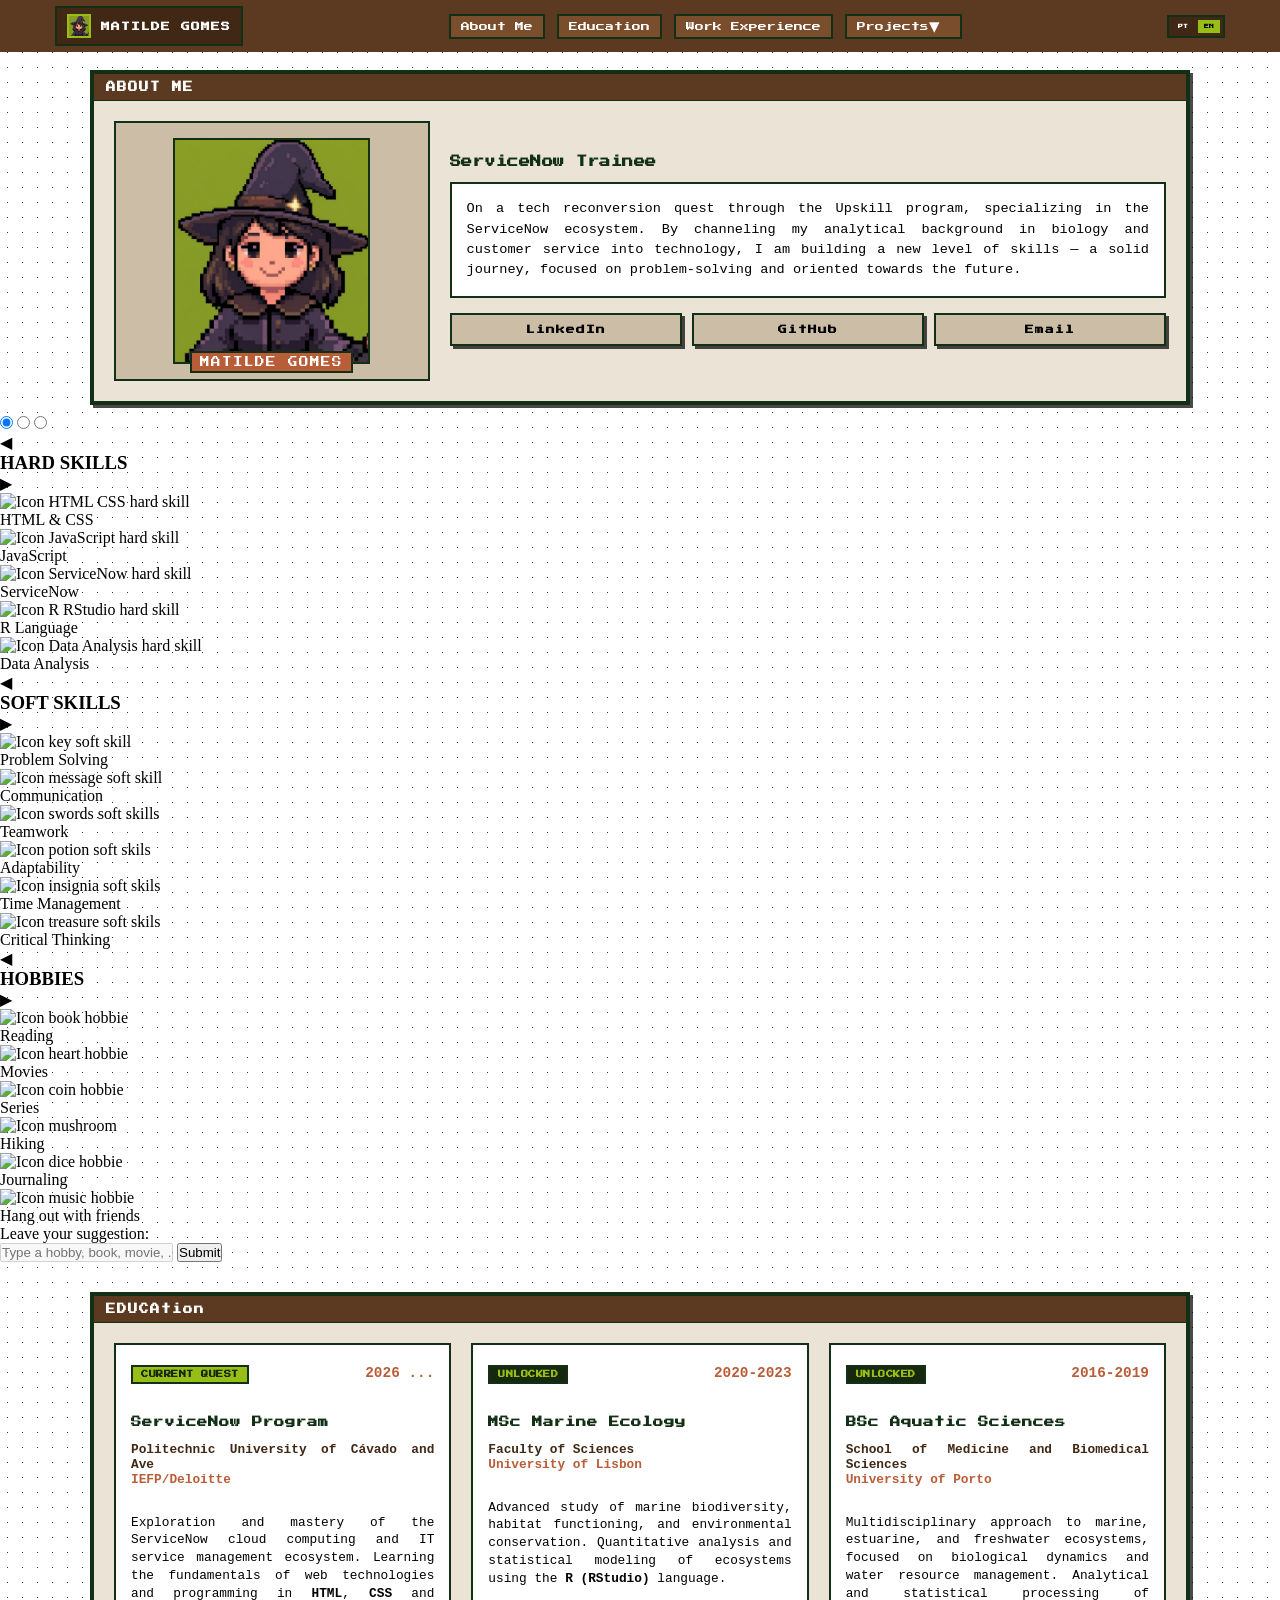
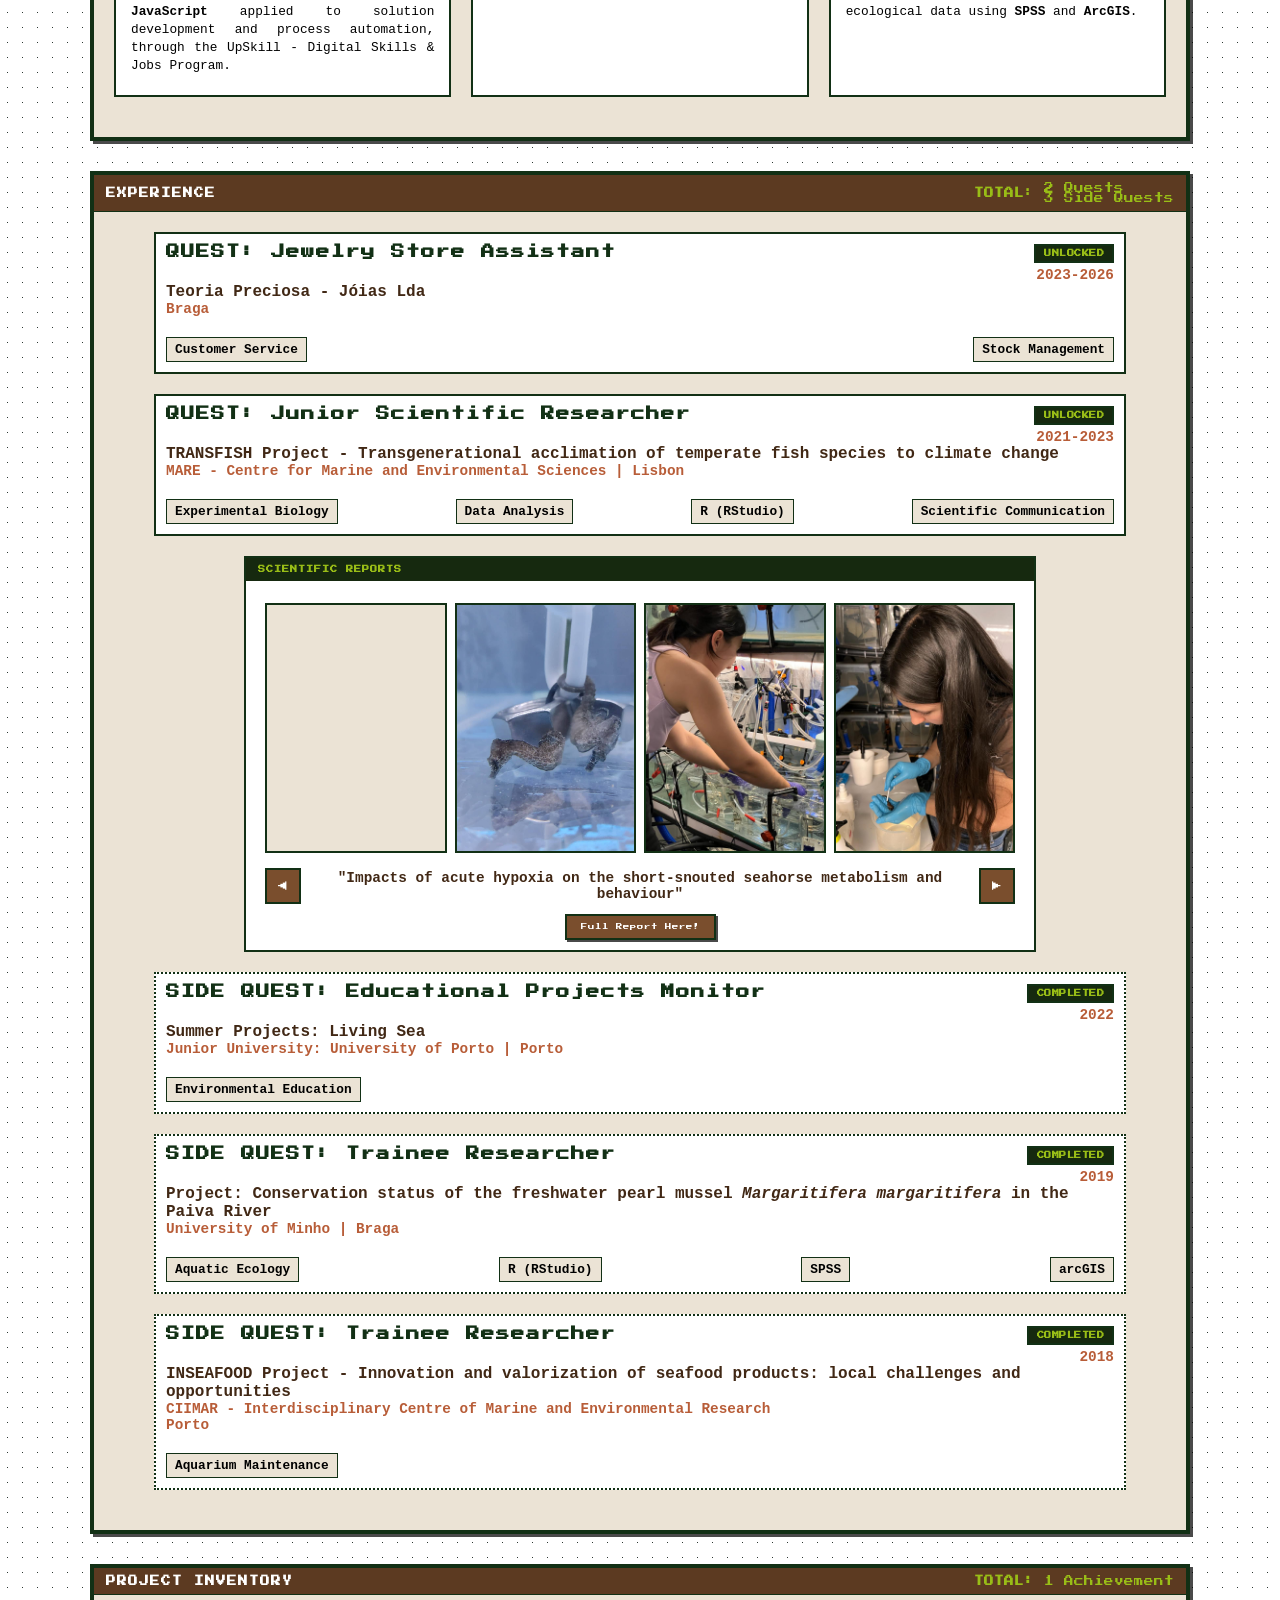
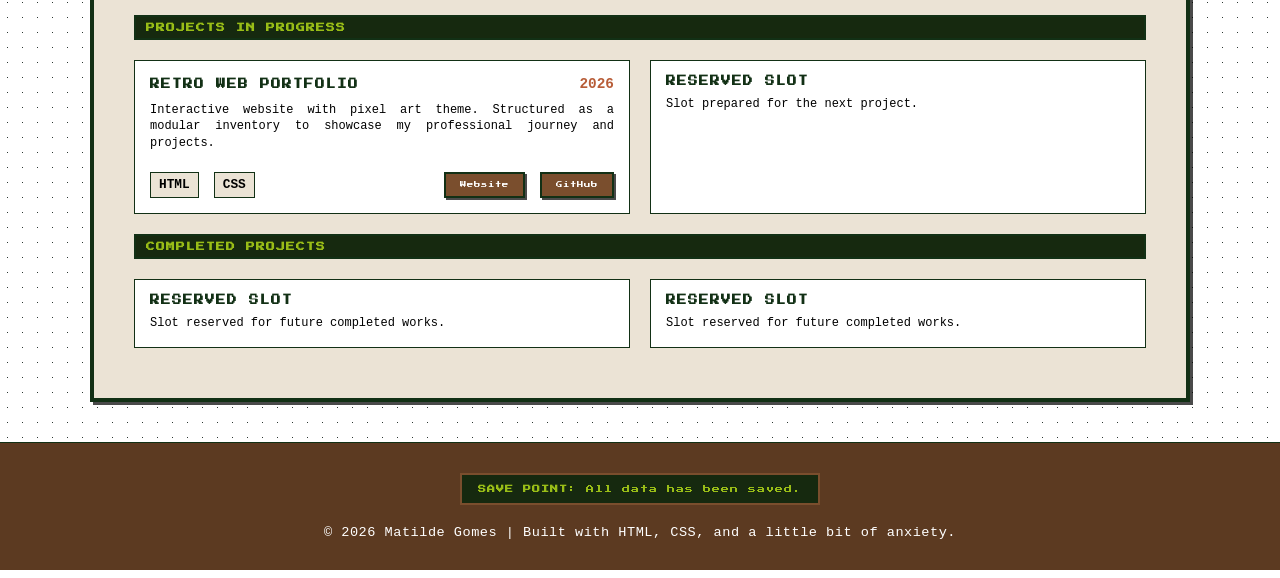
==== index-en.html @ 2640a4d0 "feat: add section skills and hobbies" ====
<!DOCTYPE html>
<html lang="en">

<head>
    <meta charset="UTF-8">
    <meta name="viewport" content="width=device-width, initial-scale=1.0">
    <title>Matilde Gomes | Profile</title>
    <link rel="icon" href="AvatarBruxa.png">
    <link href="https://fonts.googleapis.com/css2?family=Press+Start+2P&display=swap" rel="stylesheet">
    <link rel="stylesheet" href="style.css">
</head>

<body>

    <!-- HEADER -->
    <header class="site-header">
        <div class="header-container">

            <h1 class="header-name">
                <img src="AvatarBruxa.png" alt="Image Avatar Witch" class="header-avatar">
                MATILDE GOMES
            </h1>

            <!-- Navigation Menu  -->
            <nav class="header-nav">

                <!-- Mobile Menu -->
                <a href="#mobile-menu" class="menu-btn">MENU ☰</a>

                <div id="mobile-menu" class="nav-links-wrapper">

                    <a href="#" class="nav-link">About Me</a>
                    <a href="#education" class="nav-link">Education</a>
                    <a href="#experience" class="nav-link">Work Experience</a>

                    <!-- Projects Dropdown Menu -->
                    <div class="nav-dropdown">
                        <a href="#projects" class="nav-link dropdown">Projects <span class="dropdown-arrow">▾</span>
                        </a>
                        <div class="dropdown-menu">
                            <a href="#in-progress" class="dropdown-item">
                                <span>In Progress</span> <span class="item-counter">1</span>
                            </a>
                            <a href="#completed" class="dropdown-item">
                                <span>Completed</span> <span class="item-counter">0</span>
                            </a>
                        </div>
                    </div>
                </div>
            </nav>

            <!-- Languages -->
            <div class="header-lang">
                <a href="index.html" class="lang-btn-inactive">PT</a>
                <a href="index-en.html" class="lang-btn-active">EN</a>
            </div>
        </div>
    </header>

    <!-- ABOUT ME SECTION -->
    <section id="about-me" class="about-section">

        <div class="section-title">
            <h2>ABOUT ME</h2>
        </div>

        <div class="about-container">

            <div class="about-avatar-box">
                <div class="avatar-placeholder">
                    <img class="about-me-image" src="AvatarBruxa.png" lab="profile-picture">
                </div>
                <span class="avatar-tag">MATILDE GOMES</span>
            </div>

            <div class="about-content">
                <h3 class="about-name">ServiceNow Trainee</h3>

                <div class="about-bio-box">
                    <p>On a tech reconversion quest through the Upskill program, specializing in the ServiceNow
                        ecosystem.
                        By channeling my analytical background in biology and customer service into technology, I am
                        building
                        a new level of skills — a solid journey, focused on problem-solving and oriented towards the
                        future.</p>
                </div>

                <!-- Social Media -->
                <div class="about-links">
                    <a href="https://www.linkedin.com/in/matildegomes98/?locale=pt" target="_blank"
                        class="pixel-btn">LinkedIn</a>
                    <a href="https://github.com/mjuliana98g" target="_blank" class="pixel-btn">GitHub</a>
                    <a href="https://mail.google.com/mail/?view=cm&fs=1&to=m.juliana.98.g@gmail.com&&su=Contacto%20via%20Portfólio"
                        target="_blank" class="pixel-btn">Email</a>
                </div>
            </div>
        </div>
    </section>

    <!-- SKILLS SECTION --> 
        <section class="extra-skills-section" id="skills-section">
            <input type="radio" name="skills-slider" id="slide-hard" checked>
            <input type="radio" name="skills-slider" id="slide-soft">
            <input type="radio" name="skills-slider" id="slide-hobbies">
            <div class="skills-carousel-wrapper">
                <!-- hard skills -->
                <div class="skills-slide pane-hard">
                    <div class="pane-header">
                        <label for="slide-hobbies" class="slide-arrow" title="Previous">◀</label>
                        <h3>HARD SKILLS</h3>
                        <label for="slide-soft" class="slide-arrow" title="Next">▶</label>
                    </div>
                    <div class="skills-grid-box">
                        <div class="skill-item-wrapper">
                            <div class="skill-card-item">
                                <div class="skill-icon-box">
                                    <img src="HardSkills1.png" alt="Icon HTML CSS hard skill" class="skill-img">
                                </div>
                            </div>
                            <span class="skill-name">HTML & CSS</span>
                        </div>
                        <div class="skill-item-wrapper">
                            <div class="skill-card-item">
                                <div class="skill-icon-box">
                                    <img src="HardSkills2.png" alt="Icon JavaScript hard skill" class="skill-img">
                                </div>
                            </div>
                            <span class="skill-name">JavaScript</span>
                        </div>
                        <div class="skill-item-wrapper">
                            <div class="skill-card-item">
                                <div class="skill-icon-box">
                                    <img src="HardSkills3.png" alt="Icon ServiceNow hard skill" class="skill-img">
                                </div>
                            </div>
                            <span class="skill-name">ServiceNow</span>
                        </div>
                        <div class="skill-item-wrapper">
                            <div class="skill-card-item">
                                <div class="skill-icon-box">
                                    <img src="HardSkills4.png" alt="Icon R RStudio hard skill" class="skill-img">
                                </div>
                            </div>
                            <span class="skill-name">R Language</span>
                        </div>
                        <div class="skill-item-wrapper">
                            <div class="skill-card-item">
                                <div class="skill-icon-box">
                                    <img src="HardSkills5.png" alt="Icon Data Analysis hard skill" class="skill-img">
                                </div>
                            </div>
                            <span class="skill-name">Data Analysis</span>
                        </div>
                    </div>
                </div>
                <!-- soft skills -->
                <div class="skills-slide pane-soft">
                    <div class="pane-header">
                        <label for="slide-hard" class="slide-arrow" title="Previous">◀</label>
                        <h3>SOFT SKILLS</h3>
                        <label for="slide-hobbies" class="slide-arrow" title="Next">▶</label>
                    </div>
                    <div class="skills-grid-box">
                        <div class="skill-item-wrapper">
                            <div class="skill-card-item">
                                <div class="skill-icon-box">
                                    <img src="SoftSkill1.png" alt="Icon key soft skill" class="skill-img">
                                </div>
                            </div>
                            <span class="skill-name">Problem Solving</span>
                        </div>
                        <div class="skill-item-wrapper">
                            <div class="skill-card-item">
                                <div class="skill-icon-box"><img src="SoftSkill2.png" alt="Icon message soft skill"
                                        class="skill-img">
                                </div>
                            </div>
                            <span class="skill-name">Communication</span>
                        </div>
                        <div class="skill-item-wrapper">
                            <div class="skill-card-item">
                                <div class="skill-icon-box"><img src="SoftSkill3.png" alt="Icon swords soft skills"
                                        class="skill-img">
                                </div>
                            </div>
                            <span class="skill-name">Teamwork</span>
                        </div>
                        <div class="skill-item-wrapper">
                            <div class="skill-card-item">
                                <div class="skill-icon-box"><img src="SoftSkills4.png" alt="Icon potion soft skils"
                                        class="skill-img">
                                </div>
                            </div>
                            <span class="skill-name">Adaptability</span>
                        </div>
                        <div class="skill-item-wrapper">
                            <div class="skill-card-item">
                                <div class="skill-icon-box"><img src="SoftSkills5.png" alt="Icon insignia soft skils"
                                        class="skill-img">
                                </div>
                            </div>
                            <span class="skill-name">Time Management</span>
                        </div>
                        <div class="skill-item-wrapper">
                            <div class="skill-card-item">
                                <div class="skill-icon-box"><img src="SoftSkills6.png" alt="Icon treasure soft skils"
                                        class="skill-img">
                                </div>
                            </div>
                            <span class="skill-name">Critical Thinking</span>
                        </div>
                    </div>
                </div>
                <!-- hobbies -->
                <div class="skills-slide pane-hobbies">
                    <div class="pane-header">
                        <label for="slide-soft" class="slide-arrow" title="Previous">◀</label>
                        <h3>HOBBIES</h3>
                        <label for="slide-hard" class="slide-arrow" title="Next">▶</label>
                    </div>
                    <div class="skills-grid-box">
                        <div class="skill-item-wrapper">
                            <div class="skill-card-item">
                                <div class="skill-icon-box"><img src="Hobbie1.png" alt="Icon book hobbie"
                                        class="skill-img">
                                </div>
                            </div>
                            <span class="skill-name">Reading</span>
                        </div>
                        <div class="skill-item-wrapper">
                            <div class="skill-card-item">
                                <div class="skill-icon-box"><img src="Hobbie2.png" alt="Icon heart hobbie"
                                        class="skill-img">
                                </div>
                            </div>
                            <span class="skill-name">Movies</span>
                        </div>
                        <div class="skill-item-wrapper">
                            <div class="skill-card-item">
                                <div class="skill-icon-box"><img src="Hobbie3.png" alt="Icon coin hobbie"
                                        class="skill-img">
                                </div>
                            </div>
                            <span class="skill-name">Series</span>
                        </div>
                        <div class="skill-item-wrapper">
                            <div class="skill-card-item">
                                <div class="skill-icon-box"><img src="Hobbie4.png" alt="Icon mushroom"
                                        class="skill-img">
                                </div>
                            </div>
                            <span class="skill-name">Hiking</span>
                        </div>
                        <div class="skill-item-wrapper">
                            <div class="skill-card-item">
                                <div class="skill-icon-box"><img src="Hobbie5.png" alt="Icon dice hobbie"
                                        class="skill-img">
                                </div>
                            </div>
                            <span class="skill-name">Journaling</span>
                        </div>
                        <div class="skill-item-wrapper">
                            <div class="skill-card-item">
                                <div class="skill-icon-box"><img src="Hobbie6.png" alt="Icon music hobbie"
                                        class="skill-img">
                                </div>
                            </div>
                            <span class="skill-name">Hang out with friends</span>
                        </div>
                    </div>
                    <!-- Suggestions -->
                    <div class="suggestion-form-box">
                        <p class="suggestion-label">Leave your suggestion:</p>
                        <div class="suggestion-input-row">
                            <input type="text" placeholder="Type a hobby, book, movie, ..."
                                class="suggestion-text-input" disabled>
                            <button type="button" class="pixel-btn suggestion-submit-btn">Submit</button>
                        </div>
                    </div>
                </div>
            </div>
        </section>

    <section class="education-section" id="education">
        <div class="section-title">
            <h2>EDUCAtion</h2>
        </div>
        <div class="education-container">

            <!-- Card 1 -->
            <div class="education-card">

                <div class="education-card-container">
                    <p class="edu-tag-incomp">CURRENT QUEST</p>
                    <p class="edu-date">2026 ...</p>
                </div>
                <h3>ServiceNow Program</h3>
                <div class="inst-container">
                    <p class="edu-institution">Politechnic University of Cávado and Ave</p>
                    <p class="edu-institution-spec">IEFP/Deloitte</p>
                </div>
                <p class="edu-desc">Exploration and mastery of the ServiceNow cloud computing and IT
                    service management ecosystem. Learning the fundamentals of web technologies and
                    programming in <strong>HTML</strong>, <strong>CSS</strong> and <strong>JavaScript</strong> applied
                    to solution development and process automation, through the UpSkill - Digital Skills & Jobs Program.
                </p>
            </div>

            <!-- Card 2 -->
            <div class="education-card">
                <div class="education-card-container">
                    <p class="edu-tag-comp">UNLOCKED</p>
                    <p class="edu-date">2020-2023</p>
                </div>
                <h3>MSc Marine Ecology</h3>
                <div class="inst-container">
                    <p class="edu-institution">Faculty of Sciences</p>
                    <p class="edu-institution-spec">University of Lisbon</p>
                </div>
                <p class="edu-desc">Advanced study of marine biodiversity, habitat functioning, and environmental
                    conservation.
                    Quantitative analysis and statistical modeling of ecosystems using the <strong>R (RStudio)</strong>
                    language.</p>
            </div>

            <!-- Card 3 -->
            <div class="education-card">
                <div class="education-card-container">
                    <p class="edu-tag-comp">UNLOCKED</p>
                    <p class="edu-date">2016-2019</p>
                </div>
                <h3>BSc Aquatic Sciences</h3>
                <div class="inst-container">
                    <p class="edu-institution">School of Medicine and Biomedical Sciences</p>
                    <p class="edu-institution-spec">University of Porto</p>
                </div>
                <p class="edu-desc">Multidisciplinary approach to marine, estuarine, and freshwater
                    ecosystems, focused on biological dynamics and water resource management.
                    Analytical and statistical processing of ecological data using <strong>SPSS</strong> and
                    <strong>ArcGIS</strong>.
                </p>
            </div>
        </div>
    </section>

    <!-- EXPERIENCE SECTION -->
    <section class="experience-section" id="experience">
        <div class="section-title">
            <h2>EXPERIENCE</h2>
            <div class="title-comp">
                <p><strong>TOTAL</strong>:</p>
                <div class="title-comp2">
                    <p>2 Quests</p>
                    <p>3 Side Quests</p>
                </div>
            </div>
        </div>
        <div class="experience-container">
            <!-- Card 1 -->
            <div class="experience-card">
                <div class="experience-card-top">
                    <h3>QUEST: Jewelry Store Assistant</h3>
                    <div class="experience-card-meta">
                        <p class="edu-tag-comp">UNLOCKED</p>
                        <p class="edu-date">2023-2026</p>
                    </div>
                </div>
                <div class="inst-container">
                    <p class="exp-institution">Teoria Preciosa - Jóias Lda</p>
                    <p class="exp-institution-spec">Braga</p>
                </div>
                <div class="card-tags">
                    <p class="pixel-tag">Customer Service</p>
                    <p class="pixel-tag">Stock Management</p>
                </div>
            </div>
            <!-- Card 2 -->
            <div class="experience-card">
                <div class="experience-card-top">
                    <h3>QUEST: Junior Scientific Researcher</h3>
                    <div class="experience-card-meta">
                        <p class="edu-tag-comp">UNLOCKED</p>
                        <p class="edu-date">2021-2023</p>
                    </div>
                </div>
                <div class="inst-container">
                    <p class="exp-institution"><strong>TRANSFISH</strong> Project - Transgenerational acclimation of
                        temperate fish species to climate change</p>
                    <p class="exp-institution-spec">MARE - Centre for Marine and Environmental Sciences | Lisbon</p>
                </div>
                <div class="card-tags">
                    <p class="pixel-tag">Experimental Biology</p>
                    <p class="pixel-tag">Data Analysis</p>
                    <p class="pixel-tag">R (RStudio)</p>
                    <p class="pixel-tag">Scientific Communication</p>
                </div>
            </div>
            <!-- scientific reports -->
            <div class="scientific-articles-section">
                <h4 class="articles-section-title">SCIENTIFIC REPORTS</h4>
                <!-- hidden carousel control inputs -->
                <input type="radio" name="article-slider" id="article-1" checked>
                <input type="radio" name="article-slider" id="article-2">
                <div class="articles-carousel-container">
                    <div class="article-images-row">
                        <div class="article-image-box">
                            <video src="VID_seahorse.mp4" autoplay muted loop playsinline class="article-video"></video>
                        </div>
                        <div class="article-image-box">
                            <img src="seahorse.jpg" alt="Article 1 - Image 1" class="article-img">
                        </div>
                        <div class="article-image-box">
                            <img src="seahorse3.jpg" alt="Article 1 - Image 2" class="article-img">
                        </div>
                        <div class="article-image-box">
                            <img src="seahorse4.jpg" alt="Article 1 - Image 3" class="article-img">
                        </div>
                    </div>
                    <div class="article-slide slide-1">
                        <div class="article-title-row">
                            <label for="article-2" class="article-arrow" title="Previous Article">◀</label>
                            <h5 class="article-title">"Impacts of acute hypoxia on the short-snouted seahorse metabolism
                                and behaviour"</h5>
                            <label for="article-2" class="article-arrow" title="Next Article">▶</label>
                        </div>
                        <a href="https://www.sciencedirect.com/science/article/pii/S0048969723055183?via%3Dihub"
                            target="_blank" class="article-doi-box">
                            <span>Full Report Here!</span>
                        </a>
                    </div>
                    <div class="article-slide slide-2">
                        <div class="article-title-row">
                            <label for="article-1" class="article-arrow" title="Previous Article">◀</label>
                            <h5 class="article-title">"Physiological and behavioral responses of seahorse newborns to
                                acute hypoxia"</h5>
                            <label for="article-1" class="article-arrow" title="Next Article">▶</label>
                        </div>
                        <a href="https://www.sciencedirect.com/science/article/abs/pii/S0141113625004015"
                            target="_blank" class="article-doi-box">
                            <span>Full Report Here!</span>
                        </a>
                    </div>
                </div>
            </div>
            <!-- Card 3 -->
            <div class="experience-card side-quest">
                <div class="experience-card-top">
                    <h3>SIDE QUEST: Educational Projects Monitor</h3>
                    <div class="experience-card-meta">
                        <p class="edu-tag-comp">COMPLETED</p>
                        <p class="edu-date">2022</p>
                    </div>
                </div>
                <div class="inst-container">
                    <p class="exp-institution">Summer Projects: Living Sea</p>
                    <p class="exp-institution-spec">Junior University: University of Porto | Porto</p>
                </div>
                <div class="card-tags">
                    <p class="pixel-tag">Environmental Education</p>
                </div>
            </div>
            <!-- Card 4 -->
            <div class="experience-card side-quest">
                <div class="experience-card-top">
                    <h3>SIDE QUEST: Trainee Researcher</h3>
                    <div class="experience-card-meta">
                        <p class="edu-tag-comp">COMPLETED</p>
                        <p class="edu-date">2019</p>
                    </div>
                </div>
                <div class="inst-container">
                    <p class="exp-institution">Project: Conservation status of the freshwater pearl mussel
                        <i>Margaritifera margaritifera</i> in the Paiva River
                    </p>
                    <p class="exp-institution-spec">University of Minho | Braga</p>
                </div>
                <div class="card-tags">
                    <p class="pixel-tag">Aquatic Ecology</p>
                    <p class="pixel-tag">R (RStudio)</p>
                    <p class="pixel-tag">SPSS</p>
                    <p class="pixel-tag">arcGIS</p>
                </div>
            </div>
            <!-- Card 5 -->
            <div class="experience-card side-quest">
                <div class="experience-card-top">
                    <h3>SIDE QUEST: Trainee Researcher</h3>
                    <div class="experience-card-meta">
                        <p class="edu-tag-comp">COMPLETED</p>
                        <p class="edu-date">2018</p>
                    </div>
                </div>
                <div class="inst-container">
                    <p class="exp-institution"><strong>INSEAFOOD</strong> Project - Innovation and valorization of
                        seafood products: local challenges and opportunities</p>
                    <p class="exp-institution-spec">CIIMAR - Interdisciplinary Centre of Marine and Environmental
                        Research</p>
                    <p class="exp-institution-spec">Porto</p>
                </div>
                <div class="card-tags">
                    <p class="pixel-tag">Aquarium Maintenance</p>
                </div>
            </div>
        </div>
    </section>

    <!-- PROJECTS SECTION -->
        <section class="projects-section" id="projects">
            <div class="section-title">
                <h2>PROJECT INVENTORY</h2>
                <div class="title-comp">
                    <p><strong>TOTAL:</strong> 1 Achievement</p>
                </div>
            </div>
            <div class="projects-category-wrapper">
                <!-- in progress -->
                <div id="in-progress" class="project-category-title">
                    <h3>PROJECTS IN PROGRESS</h3>
                </div>
                <div class="projects-container">
                    <!-- SLOT 1-->
                    <div class="project-card">
                        <div class="project-card-header">
                            <h4 class="project-title">RETRO WEB PORTFOLIO</h4>
                            <p class="edu-date">2026</p>
                        </div>
                        <div class="project-info">
                            <p class="project-desc">Interactive website with pixel art theme. 
                                Structured as a modular inventory to showcase my professional journey and projects.</p>
                            <div class="card-tags">
                                <div class="card-web-tags">
                                    <span class="pixel-tag">HTML</span>
                                    <span class="pixel-tag">CSS</span>
                                </div>
                                <div class="card-web-tags">
                                    <a href="http://127.0.0.1:5500/matilde-gomes-portfolio/matilde-gomes-portfolio/index.html"
                                        target="_blank" class="article-doi-box">
                                        <span>Website</span>
                                    </a>
                                    <a href="https://github.com/mjuliana98g/matilde-gomes-portfolio" target="_blank"
                                        class="article-doi-box">
                                        <span>GitHub</span>
                                    </a>
                                </div>
                            </div>
                        </div>
                    </div>
                    <!-- SLOT 2-->
                    <div class="project-card">
                        <div class="project-card-header">
                            <h3 class="project-title">RESERVED SLOT</h3>
                        </div>
                        <div class="project-info">
                            <p class="project-desc">Slot prepared for the next project.</p>
                        </div>
                    </div>
                </div>
                <!-- completed -->
                <div id="completed" class="project-category-title">
                    <h3>COMPLETED PROJECTS</h3>
                </div>
                <div class="projects-container">
                    <!-- SLOT 3-->
                    <div class="project-card">
                        <div class="project-card-header">
                            <h3 class="project-title">RESERVED SLOT</h3>
                        </div>
                        <div class="project-info">
                            <p class="project-desc">Slot reserved for future completed works.</p>
                        </div>
                    </div>
                    <!-- SLOT 4-->
                    <div class="project-card">
                        <div class="project-card-header">
                            <h3 class="project-title">RESERVED SLOT</h3>
                        </div>
                        <div class="project-info">
                            <p class="project-desc">Slot reserved for future completed works.</p>
                        </div>
                    </div>
                </div>
            </div>
        </section>

    <!-- FOOTER -->
    <footer class="site-footer">
        <div class="footer-container">
            <p class="save-title"><strong>SAVE POINT</strong>: All data has been saved.</p>
            <p class="footer-copy">&copy; 2026 Matilde Gomes | Built with HTML, CSS, and a little bit of anxiety.</p>
        </div>
    </footer>

</body>

</html>
---- style.css ----
/* COLOR VARIABLES  */

:root {
    --dark-brown: #412815;
    --medium-brown: #5C3A21;
    --light-brown: #7a4e2d;
    --lime-green: #99bd17;
    --dark-green: #123015;
    --medium-green: #16290f;
    --light-green: #457236;
    --shadow: rgba(0, 0, 0, 0.711);
    --light-pink: #ebe3d5;
    --medium-pink: #ccbea6;
    --orange: #b85d38;
}

* {
    margin: 0;
    padding: 0;
    box-sizing: border-box;
    scroll-behavior: smooth;
}

body {
    background-color: white;
    background-image: radial-gradient(circle, #2d3732 0.5px, transparent 0.5px);
    background-size: 15px 15px;
}

/* --- HEADER --- */

.site-header {
    background-color: var(--medium-brown);
    font-family: 'Press Start 2P', monospace;
    position: fixed;
    top: 0;
    left: 0;
    width: 100%;
    z-index: 1000;
}

.header-container {
    max-width: 1200px;
    margin: 0 auto;
    padding: 6px 15px;
    display: flex;
    justify-content: space-between;
    align-items: center;
}

.header-avatar {
    width: 24px;
    display: block;
    border: 2px solid var(--lime-green);
}

.header-name {
    color: white;
    background-color: var(--dark-brown);
    font-size: 0.55rem;
    letter-spacing: 1px;
    padding: 6px 10px;
    border: 2px solid var(--dark-green);
    display: flex;
    align-items: center;
    gap: 10px;
}

.header-nav {
    display: flex;
    align-items: center;
    gap: 8px;
}

.nav-links-wrapper {
    display: flex;
    align-items: center;
    gap: 12px;
}

.nav-link {
    background-color: var(--light-brown);
    color: white;
    font-size: 0.55rem;
    text-decoration: none;
    padding: 6px 10px;
    border: 2px solid var(--dark-green);
    display: flex;
    align-items: center;
    justify-content: center;
    transition: transform 0.1s ease, box-shadow 0.1s ease;
}

.nav-link:hover {
    background-color: var(--lime-green);
    color: black;
    transform: translate(-1px, -1px);
    box-shadow: 3px 3px 0px var(--dark-green);
}

.nav-dropdown {
    position: relative;
}

.dropdown-arrow {
    margin-right: 10px;
    font-size: 1.3rem;
    line-height: 0;
    transform: translateY(-3px);
    transition: transform 0.6s ease;
}

.nav-dropdown:hover .dropdown-arrow {
    transform: translateY(3px) rotate(180deg);
}

.menu-btn {
    display: none;
}

.dropdown-menu {
    display: none;
    position: absolute;
    top: 100%;
    left: 0;
    background-color: var(--medium-green);
    min-width: 160px;
    z-index: 100;
    gap: 4px;
    padding: 6px;
}

.nav-dropdown:hover .dropdown-menu {
    display: flex;
    flex-direction: column;
}

.dropdown-item {
    background-color: var(--light-green);
    color: white;
    font-size: 0.50rem;
    padding: 8px 5px;
    text-decoration: none;
    display: flex;
    justify-content: space-between;
    align-items: center;
    transition: background-color 0.1s ease;
}

.dropdown-item:hover {
    background-color: var(--lime-green);
    color: black;
}

.item-counter {
    font-size: 0.7rem;
    background-color: var(--dark-green);
    color: var(--lime-green);
    padding: 2px 5px;
    border: 0.5px solid var(--lime-green);
}

.header-lang {
    display: flex;
    background-color: var(--dark-brown);
    border: 2px solid var(--dark-green);
    padding: 2px;
    gap: 2px;
}

.lang-btn-active {
    background-color: var(--lime-green);
    color: black;
    border: 1px solid var(--dark-brown);
    font-family: 'Press Start 2P', monospace;
    font-size: 0.30rem;
    padding: 4px 6px;
    cursor: pointer;
    font-weight: bold;
    text-decoration: none;
}

.lang-btn-inactive {
    background-color: transparent;
    color: white;
    border: 1px solid transparent;
    font-size: 0.30rem;
    padding: 4px 6px;
    cursor: pointer;
    font-weight: bold;
    font-family: 'Press Start 2P', monospace;
    text-decoration: none;
}

.lang-btn-inactive:hover {
    background-color: var(--light-brown);
    color: white;
}

/* Main */
/* Section About Me  */
.about-section {
    width: 100%;
    max-width: 1100px;
    margin: 70px auto 10px auto;
    background-color: var(--light-pink);
    border: 4px solid var(--dark-green);
    padding-bottom: 20px;
    box-shadow: 3px 3px 0px var(--shadow);
}

.section-title {
    background-color: var(--medium-brown);
    border-bottom: 1px solid var(--dark-green);
    padding: 8px 12px;
    margin-bottom: 20px;
}

.section-title h2 {
    color: white;
    font-family: 'Press Start 2P', monospace;
    font-size: 0.6rem;
    letter-spacing: 1px;
    margin: 0;
}

.about-container {
    display: flex;
    align-items: center;
    gap: 20px;
    margin: auto 20px;
}

.about-avatar-box {
    position: relative;
    background-color: var(--medium-pink);
    border: 2px solid var(--dark-green);
    width: 30%;
    height: 260px;
    display: flex;
    flex-direction: column;
    justify-content: center;
    align-items: center;
    flex-shrink: 0;
    padding: 15px;
}

.avatar-placeholder {
    width: 70%;
    height: 100%;
    border: 2px solid var(--dark-green);
    display: flex;
    justify-content: center;
    align-items: center;
    overflow: hidden;
    background-image: url('AvatarBruxa.png');
    background-size: cover;
    background-position: center;
    transition: background-image 0.2s ease;
}

.about-avatar-box:hover .avatar-placeholder {
    background-image: url('ProfilePicture.jpeg');
}

.about-me-image {
    display: none;
    width: 100%;
    height: 100%;
    object-fit: cover;
}

.avatar-tag {
    position: absolute;
    bottom: 6px;
    background-color: var(--orange);
    color: white;
    font-family: 'Press Start 2P', monospace;
    letter-spacing: 1px;
    font-size: 0.6rem;
    letter-spacing: 1px;
    padding: 4px 8px;
    border: 2px solid var(--dark-green);
}

.about-content {
    flex: 1;
    display: flex;
    flex-direction: column;
    gap: 15px;
}

.about-name {
    font-family: 'Press Start 2P', monospace;
    font-size: 0.7rem;
    color: var(--dark-green);
    letter-spacing: 0.5px;
}

.about-bio-box {
    background-color: white;
    border: 2px solid var(--dark-green);
    padding: 15px;
    color: black;
    font-family: monospace;
    font-size: 0.85rem;
    line-height: 1.5;
    text-align: justify;
}

.about-links {
    display: flex;
    gap: 10px;
}

.about-links .pixel-btn {
    flex: 1;
    background-color: var(--medium-pink);
    color: black;
    border: 2px solid var(--dark-green);
    padding: 10px;
    text-align: center;
    font-family: 'Press Start 2P', monospace;
    font-size: 0.55rem;
    letter-spacing: 1px;
    text-decoration: none;
    font-weight: bold;
    box-shadow: 3px 3px 0px var(--shadow);
    transition: transform 0.1s ease, box-shadow 0.1s ease;
}

.about-links .pixel-btn:hover {
    transform: translate(-1px, -1px);
    box-shadow: 4px 4px 0px var(--dark-green);
    background-color: var(--lime-green);
}

/* --- SECTION EDUCAÇÃO --- */

.education-section {
    width: 100%;
    max-width: 1100px;
    margin: 30px auto 10px auto;
    background-color: var(--light-pink);
    border: 4px solid var(--dark-green);
    box-shadow: 3px 3px 0px var(--shadow);
    padding-bottom: 20px;
    scroll-margin-top: 90px;
}

.education-container {
    display: grid;
    grid-template-columns: repeat(3, 1fr);
    gap: 20px;
    margin: 20px;
}

.education-card {
    background-color: white;
    border: 2px solid var(--dark-green);
    padding: 20px 15px;
    display: flex;
    flex-direction: column;
    gap: 12px;
    position: relative;
}

.education-card-container {
    display: flex;
    justify-content: space-between;
}

.edu-tag-comp {
    align-self: flex-start;
    background-color: var(--medium-green);
    color: var(--lime-green);
    font-family: 'Press Start 2P', monospace;
    font-size: 0.45rem;
    padding: 4px 8px;
    border: 2px solid var(--dark-green);
    font-weight: bold;
    letter-spacing: 0.5px;
}

.edu-tag-incomp {
    align-self: flex-start;
    background-color: var(--lime-green);
    color: var(--medium-green);
    font-family: 'Press Start 2P', monospace;
    font-size: 0.45rem;
    padding: 4px 8px;
    border: 2px solid var(--dark-green);
    font-weight: bold;
    letter-spacing: 0.5px;
}

.edu-date {
    font-family: monospace;
    font-size: 0.9rem;
    color: var(--orange);
    font-weight: bold;
}

.education-card h3 {
    margin-top: 20px;
    font-family: 'Press Start 2P', monospace;
    font-size: 0.65rem;
    color: var(--dark-green);
    line-height: 1.3;
    letter-spacing: 1px;
    text-align: justify;
}

.inst-container {
    display: flex;
    flex-direction: column;

}

.edu-institution {
    font-family: monospace;
    font-size: 0.8rem;
    font-weight: bold;
    color: var(--dark-brown);
    text-align: justify;
}

.edu-institution-spec {
    font-family: monospace;
    font-size: 0.8rem;
    font-weight: bold;
    color: var(--orange);
    text-align: justify;
}

.edu-desc {
    margin-top: 15px;
    font-family: monospace;
    font-size: 0.8rem;
    line-height: 1.4;
    color: black;
    text-align: justify;
}

/* --- SECTION EXPERIENCE --- */

.experience-section {
    width: 95%;
    max-width: 1100px;
    margin: 30px auto 10px auto;
    background-color: var(--light-pink);
    border: 4px solid var(--dark-green);
    box-shadow: 3px 3px 0px var(--shadow);
    padding-bottom: 20px;
}

.experience-section .section-title {
    display: flex;
    justify-content: space-between;
    align-items: center;
}

.title-comp {
    display: flex;
    align-items: center;
    gap: 10px;
    font-family: 'Press Start 2P', monospace;
    font-size: 0.6rem;
    color: var(--lime-green);
}

.experience-container {
    display: flex;
    flex-direction: column;
    gap: 20px;
    margin: 20px 60px;
}

.experience-card,
.experience-card.side-quest {
    display: flex;
    flex-direction: column;
    background-color: white;
    padding: 10px;
    border: 2px solid var(--dark-green);
}

.experience-card.side-quest {
    border: 2px dotted var(--dark-green);
}

.experience-card-top {
    display: flex;
    justify-content: space-between;
    align-items: flex-start;
    width: 100%;
    gap: 15px;
}

.experience-card h3 {
    font-family: 'Press Start 2P', monospace;
    font-size: 0.85rem;
    color: var(--dark-green);
    line-height: 1.3;
    letter-spacing: 1px;
}

.experience-card-meta {
    display: flex;
    flex-direction: column;
    align-items: flex-end;
    gap: 4px;
}

.experience-card-meta .edu-date {
    font-family: monospace;
    font-size: 0.9rem;
    color: var(--orange);
    font-weight: bold;
}

.exp-institution {
    font-family: monospace;
    font-size: 1rem;
    font-weight: bold;
    color: var(--dark-brown);
}

.exp-institution-spec {
    font-family: monospace;
    font-size: 0.9rem;
    font-weight: bold;
    color: var(--orange);
    text-align: justify;
}

.card-tags {
    display: flex;
    gap: 10px;
    margin-top: 20px;
    flex-wrap: wrap;
}

.pixel-tag {
    background-color: var(--light-pink);
    border: 1px solid var(--dark-green);
    font-family: monospace;
    font-size: 0.8rem;
    padding: 4px 8px;
    color: black;
    font-weight: bold;
}

/* --- Scientific Reports Section --- */

.scientific-articles-section {
    background-color: white;
    border: 2px solid var(--dark-green);
    display: flex;
    flex-direction: column;
    margin: auto 90px;
}

.articles-section-title {
    font-family: 'Press Start 2P', monospace;
    font-size: 0.45rem;
    background-color: var(--medium-green);
    color: var(--lime-green);
    padding: 8px 12px;
    margin-bottom: 12px;
    letter-spacing: 1px;
}

.scientific-articles-section input[type="radio"] {
    display: none;
}

.articles-carousel-container {
    display: flex;
    flex-direction: column;
    align-items: center;
    padding: 10px;
    gap: 15px;
    position: relative;
    overflow: hidden;
    width: 100%;
}

.article-images-row {
    display: grid;
    grid-template-columns: repeat(4, 1fr);
    align-items: center;
    justify-items: center;
    width: 100%;
    max-width: 750px;
    margin: 0 auto;
    gap: 8px;
}

.article-video,
.article-img {
    width: 100%;
    height: 100%;
    object-fit: cover;
}

.article-image-box {
    display: flex;
    justify-content: center;
    align-items: center;
    overflow: hidden;
    width: 100%;
    height: 250px;
    border: 2px solid var(--dark-green);
    background-color: var(--light-pink);
}

.article-slide {
    display: none;
    flex-direction: column;
    align-items: center;
    gap: 10px;
    text-align: center;
    width: 100%;
}

#article-1:checked~.articles-carousel-container .slide-1,
#article-2:checked~.articles-carousel-container .slide-2 {
    display: flex;
}

.article-title-row {
    display: grid;
    grid-template-columns: 36px 1fr 36px;
    align-items: center;
    justify-items: center;
    width: 100%;
    max-width: 750px;
    margin: 0 auto;
}

.article-title {
    font-family: monospace;
    font-size: 0.9rem;
    font-weight: bold;
    color: var(--dark-brown);
    text-align: center;
    width: 100%;
    padding: 0 10px;
}

.article-arrow {
    background-color: var(--light-brown);
    color: white;
    font-family: 'Press Start 2P', monospace;
    font-size: 0.60rem;
    width: 36px;
    height: 36px;
    display: flex;
    align-items: center;
    justify-content: center;
    border: 2px solid var(--dark-green);
    cursor: pointer;
    transition: transform 0.1s ease, background-color 0.1s ease;
}

.article-arrow:hover {
    background-color: var(--lime-green);
    color: black;
    transform: translate(-1px, -1px);
}

.article-doi-box {
    background-color: var(--light-brown);
    border: 2px solid var(--dark-green);
    padding: 8px 14px;
    color: white;
    font-family: 'Press Start 2P', monospace;
    font-size: 0.40rem;
    letter-spacing: 1px;
    text-decoration: none;
    box-shadow: 2px 2px 0px var(--shadow);
    transition: transform 0.1s ease, background-color 0.1s ease;
}

.article-doi-box:hover {
    background-color: var(--lime-green);
    color: black;
    transform: translate(-1px, -1px);
    box-shadow: 3px 3px 0px var(--dark-green);
}

/* --- PROJECTS SECTION --- */

.projects-section {
    width: 95%;
    max-width: 1100px;
    margin: 30px auto 10px auto;
    background-color: var(--light-pink);
    border: 4px solid var(--dark-green);
    box-shadow: 3px 3px 0px var(--shadow);
    padding-bottom: 30px;
    scroll-margin-top: 90px;
}

.projects-category-wrapper {
    display: flex;
    flex-direction: column;
    margin: 20px 40px;
    gap: 20px;
}

.section-title {
    display: flex;
    justify-content: space-between;
}

.project-category-title h3 {
    font-family: 'Press Start 2P', monospace;
    font-size: 0.55rem;
    color: var(--lime-green);
    background-color: var(--medium-green);
    padding: 6px 10px;
    border: 2px solid var(--dark-green);
    letter-spacing: 1px;
}

.projects-container {
    display: grid;
    grid-template-columns: repeat(2, 1fr);
    gap: 20px;
}

.project-card {
    display: flex;
    flex-direction: column;
    padding: 15px;
    background-color: white;
    border: 1.5px solid var(--dark-green);
}

.project-card-header {
    display: flex;
    justify-content: space-between;
    align-items: center;
    margin-bottom: 10px;
}

.project-title {
    font-family: 'Press Start 2P', monospace;
    font-size: 0.60rem;
    color: var(--dark-green);
    letter-spacing: 1px;
}

.card-tags {
    display: flex;
    justify-content: space-between;
    
}

.card-web-tags {
    display: flex;
    gap: 15px;
}

.project-desc {
    font-family: monospace;
    font-size: 0.75rem;
    line-height: 1.4;
    color: black;
    text-align: justify;
}

/* --- FOOTER --- */

.site-footer {
    background-color: var(--medium-brown);
    border-top: 1px solid var(--dark-green);
    width: 100%;
    margin-top: 40px;
}

.footer-container {
    max-width: 1100px;
    margin: 0 auto;
    display: flex;
    flex-direction: column;
    align-items: center;
    justify-content: center;
    padding: 30px 20px;
    gap: 20px;
}

.save-title {
    background-color: var(--medium-green);
    border: 2px solid var(--light-brown);
    color: var(--lime-green);
    font-family: 'Press Start 2P', monospace;
    font-size: 0.50rem;
    padding: 10px 16px;
    letter-spacing: 1px;
    text-align: center;
}

.footer-copy {
    font-family: monospace;
    font-size: 0.85rem;
    color: white;
    text-align: center;
    letter-spacing: 0.5px;
}

/* RESPONSIVE DESIGN  */

@media screen and (max-width: 767px) {

    /* Header */
    .header-container {
        margin: 0 10px;
        flex-wrap: wrap;
        align-items: baseline;
        justify-content: space-between;
        gap: 8px;
        padding: 10px 5px;
    }

    .header-name {
        font-size: 0.75rem;
        padding: 10px 12px;
        width: 100%;
        justify-content: center;
    }

    .header-nav {
        flex-grow: 1;
        flex-direction: column;
        align-items: stretch;
    }

    .menu-btn {
        display: flex;
        justify-content: center;
        align-items: center;
        background-color: var(--light-brown);
        color: white;
        font-size: 0.70rem;
        font-family: 'Press Start 2P', monospace;
        padding: 10px 12px;
        border: 2px solid var(--dark-green);
        cursor: pointer;
        text-align: center;
        text-decoration: none;
        width: 100%;
        transition: all 0.2s ease;
    }

    .menu-btn:hover {
        background-color: var(--lime-green);
        color: black;
        transform: translateY(-2px);
        box-shadow: 0 4px 0 var(--dark-green);
    }

    .menu-btn:active {
        transform: translateY(0);
        box-shadow: 0 2px 0 var(--dark-green);
    }

    .nav-links-wrapper {
        display: none;
    }

    .header-container:has(.nav-links-wrapper:target) .menu-btn {
        background-color: var(--lime-green);
        color: black;
        transform: translateY(-2px);
        box-shadow: 0 2px 0 var(--dark-green);
    }

    .nav-links-wrapper:target {
        display: flex;
        position: static;
        width: 100%;
        max-width: 100%;
        background-color: var(--dark-brown);
        border: 2px solid var(--lime-green);
        border-top: none;
        box-shadow: none;
        flex-direction: column;
        gap: 10px;
        padding: 15px 10px;
        margin-top: 0;
        z-index: 2000;
    }

    .nav-links-wrapper:target .nav-link {
        width: 100%;
        font-size: 0.7rem;
        padding: 10px;
        justify-content: space-between;
    }

    .nav-links-wrapper:target .nav-dropdown {
        width: 100%;
    }

    .nav-links-wrapper:target .dropdown-menu {
        position: static;
        top: 100%;
        left: 0;
        width: 100%;
        background-color: var(--medium-green);
    }

    /* Section About Me */
    .about-section {
        width: 92%;
        padding-bottom: 15px;
        margin: 130px auto 0 auto;
        scroll-margin-top: 140px;
    }

    .about-container {
        flex-direction: column;
        align-items: center;
        gap: 15px;
        margin: 15px;
    }

    .about-avatar-box {
        width: 100%;
        max-width: 200px;
        height: 220px;
    }

    .about-name {
        text-align: center;
        font-size: 0.6rem;
    }

    .about-links {
        flex-direction: column;
    }

    /* Section Education */
    .education-section {
        width: 92%;
        margin: 20px auto 0 auto;
        scroll-margin-top: 140px;
    }

    .education-container {
        grid-template-columns: 1fr;
        margin: 15px;
        gap: 15px;
    }

    /* Section Experience */
    .experience-section {
        width: calc(100% - 20px);
        margin: 20px auto 0 auto;
        scroll-margin-top: 140px;
    }

    .experience-container {
        margin: 15px;
        gap: 15px;
    }

    .experience-section .section-title {
        display: flex;
        flex-direction: row;
        justify-content: space-between;
        align-items: center;
        width: 100%;
    }

    .experience-card-top {
        flex-direction: column;
        align-items: flex-start;
        gap: 8px;
    }

    .experience-card-meta {
        align-items: flex-start;
        width: 100%;
        flex-direction: column;
        gap: 4px;
    }

    .scientific-articles-section {
        margin: 0;
    }

    .article-images-row {
        grid-template-columns: repeat(2, 1fr);
        max-width: 100%;
    }

    .article-image-box {
        height: 180px;
    }

    .article-title-row {
        max-width: 100%;
        padding: 0 5px;
    }

    .article-title {
        font-size: 0.75rem;
    }

    /* Footer */
    .site-footer {
        margin-top: 30px;
    }

    .footer-container {
        padding: 20px 10px;
        gap: 15px;
    }

    .save-title {
        font-size: 0.45rem;
        padding: 8px 12px;
    }

    .footer-copy {
        font-size: 0.75rem;
        padding: 0 10px;
    }

    /* Section Projects */
    .projects-section {
        width: calc(100% - 20px);
        margin: 20px auto 0 auto;
        scroll-margin-top: 140px;
    }

    .projects-category-wrapper {
        margin: 15px;
        gap: 15px;
    }

    .projects-container {
        grid-template-columns: 1fr;
        gap: 15px;
    }
}

@media screen and (min-width: 768px) and (max-width: 1200px) {

    /* Section About Me */
    .about-section {
        width: 90%;
        padding-bottom: 15px;
        margin: 120px auto 0 auto;
    }

    .about-container {
        gap: 15px;
        margin: 15px;
        align-items: center;
    }

    .about-avatar-box {
        width: 30%;
    }

    .education-section {
        width: 90%;
        margin: 30px auto 0 auto;
    }

    .education-container {
        display: flex;
        flex-direction: column;
        margin: 15px;
        gap: 15px;
    }

    /* Section Experience */
    .experience-section {
        width: 90%;
        margin: 30px auto 0 auto;
    }

    .experience-container {
        margin: 15px;
    }

    .experience-card-top {
        flex-direction: column;
        align-items: flex-start;
        gap: 8px;
    }

    .experience-card-meta {
        align-items: flex-start;
        width: 100%;
        flex-direction: column;
        gap: 4px;
    }

    .scientific-articles-section {
        margin: 0;
    }

    /* Footer */
    .site-footer {
        margin-top: 35px;
    }

    .footer-container {
        max-width: 90%;
        padding: 25px 15px;
    }

    /* Section Projects */
    .projects-section {
        width: 90%;
        margin: 30px auto 0 auto;
    }

    .projects-category-wrapper {
        margin: 15px;
        gap: 15px;
    }
}
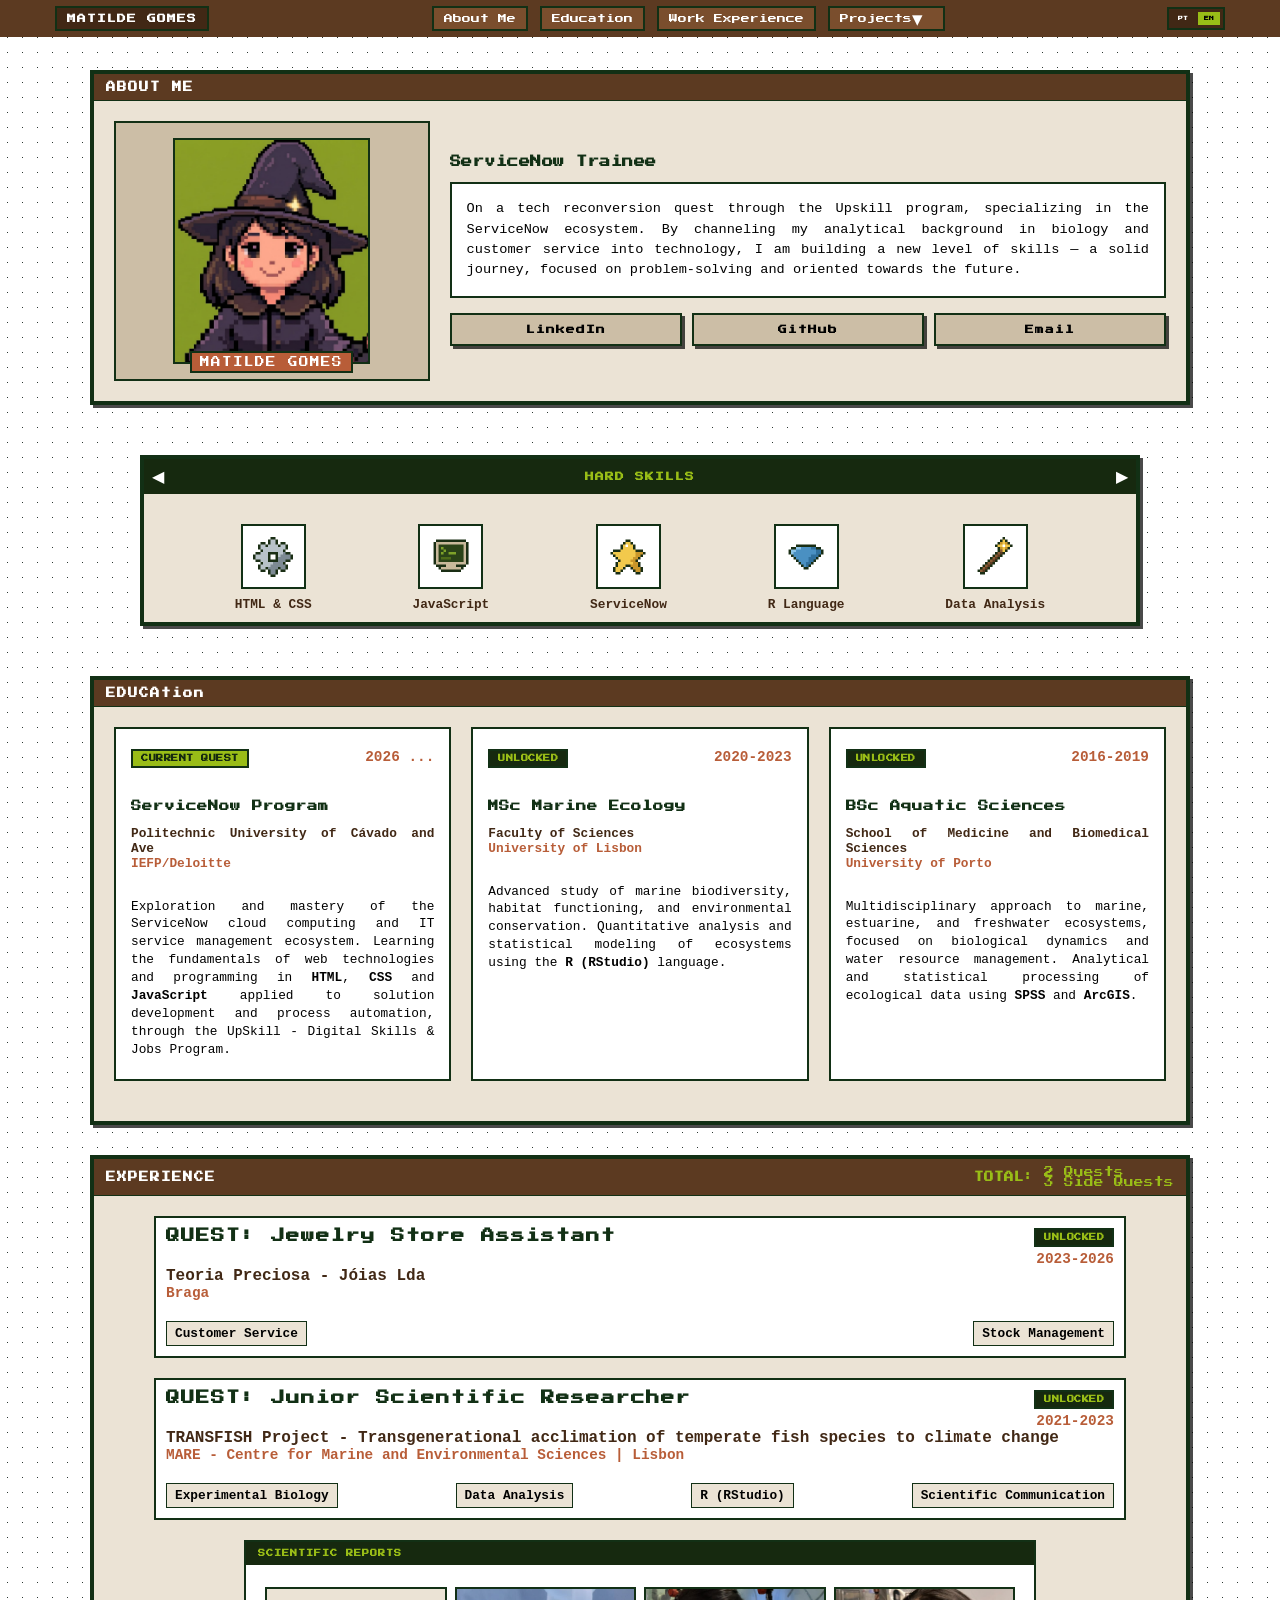
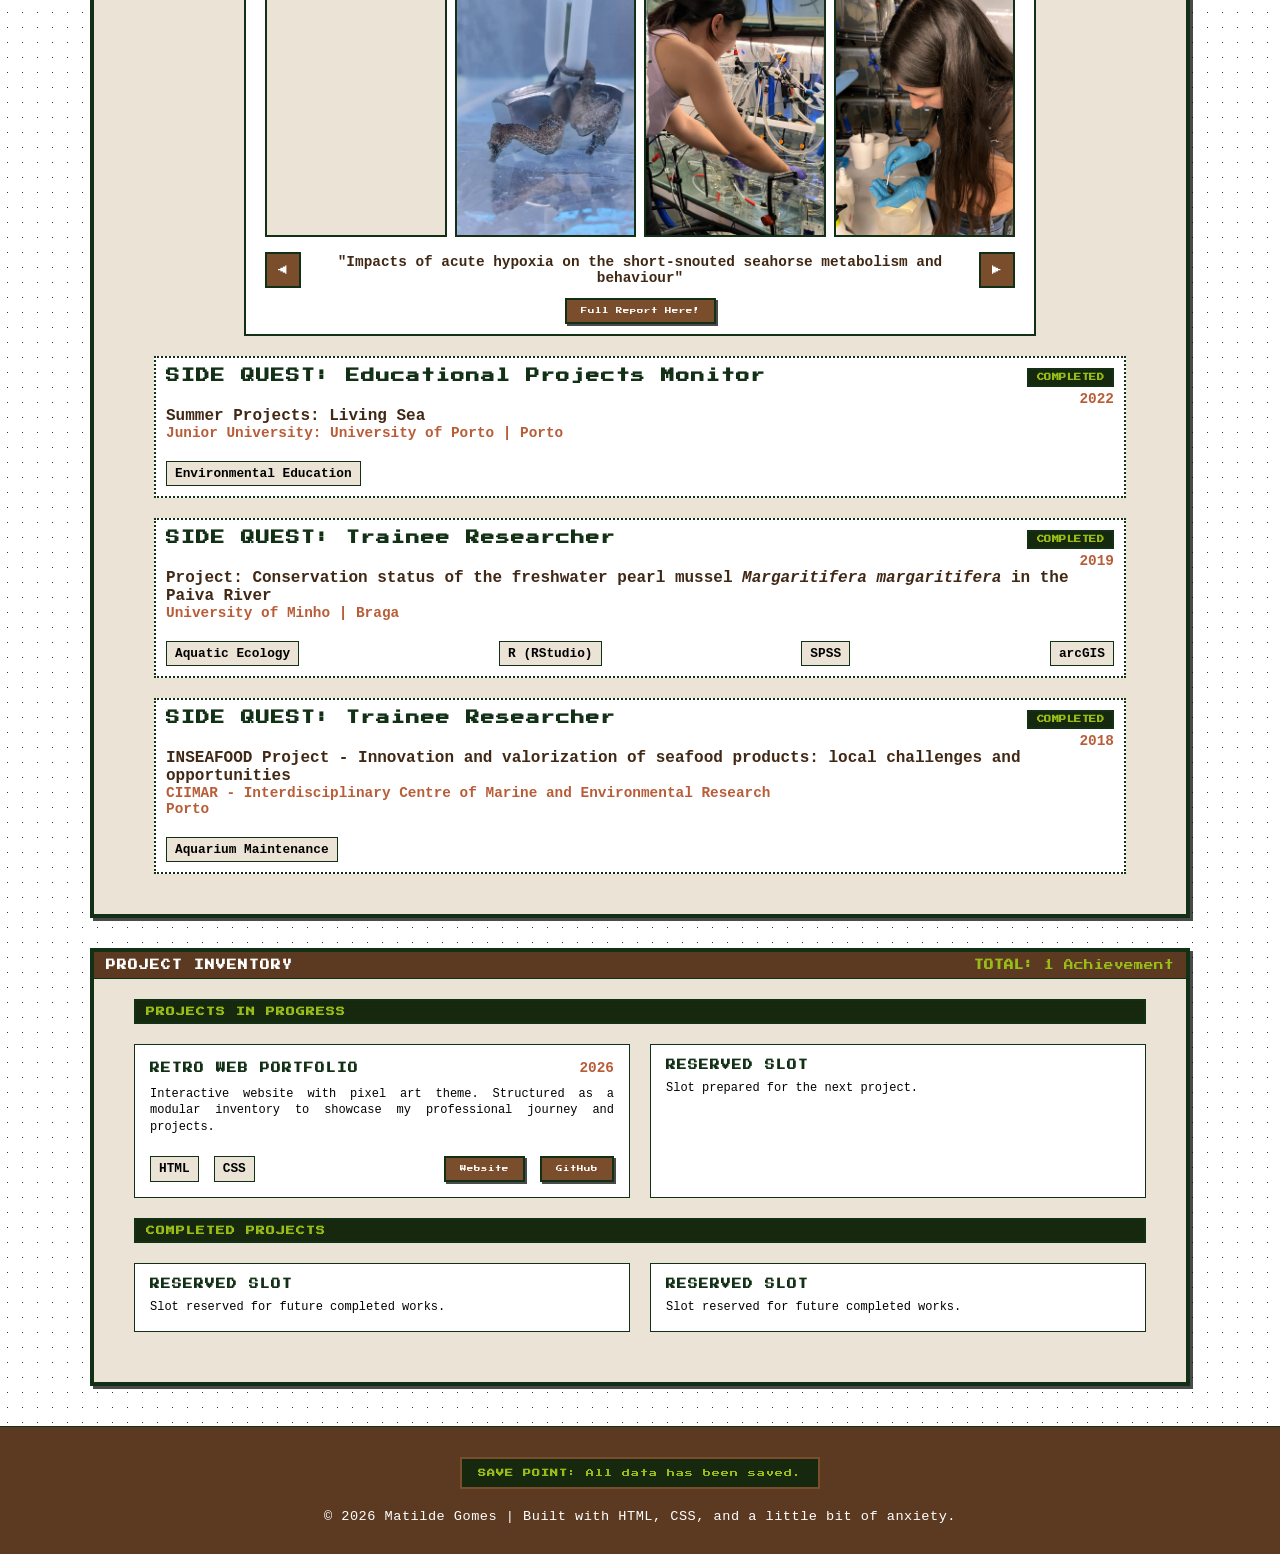
==== commit da1b5829: "chore: remove header icon" ====
--- a/index-en.html
+++ b/index-en.html
@@ -16,10 +16,7 @@
     <header class="site-header">
         <div class="header-container">
 
-            <h1 class="header-name">
-                <img src="AvatarBruxa.png" alt="Image Avatar Witch" class="header-avatar">
-                MATILDE GOMES
-            </h1>
+            <h1 class="header-name">MATILDE GOMES</h1>
 
             <!-- Navigation Menu  -->
             <nav class="header-nav">
--- a/style.css
+++ b/style.css
@@ -442,6 +442,164 @@
     text-align: justify;
 }
 
+/* SKILLS SECTION */
+
+.extra-skills-section {
+    width: 95%;
+    max-width: 1000px;
+    margin: 50px auto 50px auto;
+    background-color: var(--light-pink);
+    border: 4px solid var(--dark-green);
+    box-shadow: 3px 3px 0px var(--shadow);
+    scroll-margin-top: 90px;
+}
+
+.extra-skills-section input[type="radio"] {
+    display: none;
+}
+
+.skills-slide {
+    display: none;
+    flex-direction: column;
+    gap: 20px;
+}
+
+#slide-hard:checked~.skills-carousel-wrapper .pane-hard,
+#slide-soft:checked~.skills-carousel-wrapper .pane-soft,
+#slide-hobbies:checked~.skills-carousel-wrapper .pane-hobbies {
+    display: flex;
+}
+
+.pane-header {
+    display: flex;
+    justify-content: space-between;
+    align-items: center;
+    background-color: var(--medium-green);
+    padding: 8px 8px;
+}
+
+.pane-header h3 {
+    font-family: 'Press Start 2P', monospace;
+    font-size: 0.55rem;
+    color: var(--lime-green);
+    letter-spacing: 1px;
+}
+
+.skills-grid-box {
+    display: flex;
+    justify-content: space-evenly;
+    align-items: center;
+    gap: 20px 30px;
+    flex-wrap: wrap;
+    padding: 10px 20px;
+}
+
+.skill-item-wrapper {
+    display: flex;
+    flex-direction: column;
+    align-items: center;
+    gap: 8px;
+}
+
+.skill-card-item {
+    background-color: white;
+    border: 2px solid var(--dark-green);
+    padding: 10px;
+    display: flex;
+    justify-content: center;
+    align-items: center;
+    width: 65px;
+    height: 65px;
+}
+
+.skill-icon-box {
+    width: 40px;
+    height: 40px;
+    display: flex;
+    justify-content: center;
+    align-items: center;
+    overflow: hidden;
+}
+
+.skill-img {
+    width: 100%;
+    height: 100%;
+    object-fit: cover;
+}
+
+.skill-name {
+    font-family: monospace;
+    font-size: 0.80rem;
+    font-weight: bold;
+    color: var(--dark-brown);
+    text-align: center;
+}
+
+.suggestion-form-box {
+    border-top: 2px dashed var(--dark-green);
+    padding-top: 15px;
+    margin: 10px;
+    display: flex;
+    flex-direction: column;
+    gap: 8px;
+}
+
+.suggestion-label {
+    font-family: monospace;
+    font-size: 0.85rem;
+    font-weight: bold;
+    color: var(--dark-green);
+}
+
+.suggestion-input-row {
+    display: flex;
+    gap: 10px;
+}
+
+.suggestion-text-input {
+    flex: 1;
+    background-color: white;
+    border: 2px solid var(--dark-green);
+    padding: 8px;
+    font-family: monospace;
+    font-size: 0.8rem;
+    color: gray;
+}
+
+.suggestion-submit-btn {
+    background-color: var(--light-brown);
+    border: 2px solid var(--dark-green);
+    padding: 8px 14px;
+    color: white;
+    font-family: 'Press Start 2P', monospace;
+    font-size: 0.40rem;
+    letter-spacing: 1px;
+    text-decoration: none;
+    box-shadow: 2px 2px 0px var(--shadow);
+    transition: transform 0.1s ease, background-color 0.1s ease;
+}
+
+.suggestion-submit-btn:hover {
+    background-color: var(--lime-green);
+    color: black;
+    transform: translate(-1px, -1px);
+    box-shadow: 3px 3px 0px var(--dark-green);
+}
+
+.slide-arrow {
+    color: white;
+    display: flex;
+    align-items: center;
+    justify-content: center;
+    cursor: pointer;
+    transition: transform 0.1s ease, background-color 0.1s ease;
+}
+
+.slide-arrow:hover {
+    color: var(--lime-green);
+    transform: translate(-2px, -2px);
+}
+
 /* --- SECTION EXPERIENCE --- */
 
 .experience-section {
@@ -756,7 +914,7 @@
 .card-tags {
     display: flex;
     justify-content: space-between;
-    
+
 }
 
 .card-web-tags {
@@ -943,6 +1101,48 @@
         flex-direction: column;
     }
 
+    /* Section Extra Skills & Hobbies (Mobile) */
+    .extra-skills-section {
+        width: calc(100% - 20px);
+        margin: 20px auto 0 auto;
+        scroll-margin-top: 140px;
+    }
+
+    .skills-grid-box {
+        gap: 15px 10px;
+        padding: 10px 5px;
+    }
+
+    .skill-card-item {
+        width: 55px;
+        height: 55px;
+        padding: 6px;
+    }
+
+    .skill-icon-box {
+        width: 32px;
+        height: 32px;
+    }
+
+    .skill-name {
+        font-size: 0.7rem;
+    }
+
+    .suggestion-form-box {
+        margin: 10px 5px;
+    }
+
+    .suggestion-input-row {
+        flex-direction: column;
+        gap: 8px;
+    }
+
+    .suggestion-submit-btn {
+        width: 100%;
+        text-align: center;
+        padding: 10px;
+    }
+
     /* Section Education */
     .education-section {
         width: 92%;
@@ -1068,6 +1268,11 @@
         width: 30%;
     }
 
+    .extra-skills-section {
+        width: 90%;
+        margin: 30px auto 0 auto;
+    }
+
     .education-section {
         width: 90%;
         margin: 30px auto 0 auto;
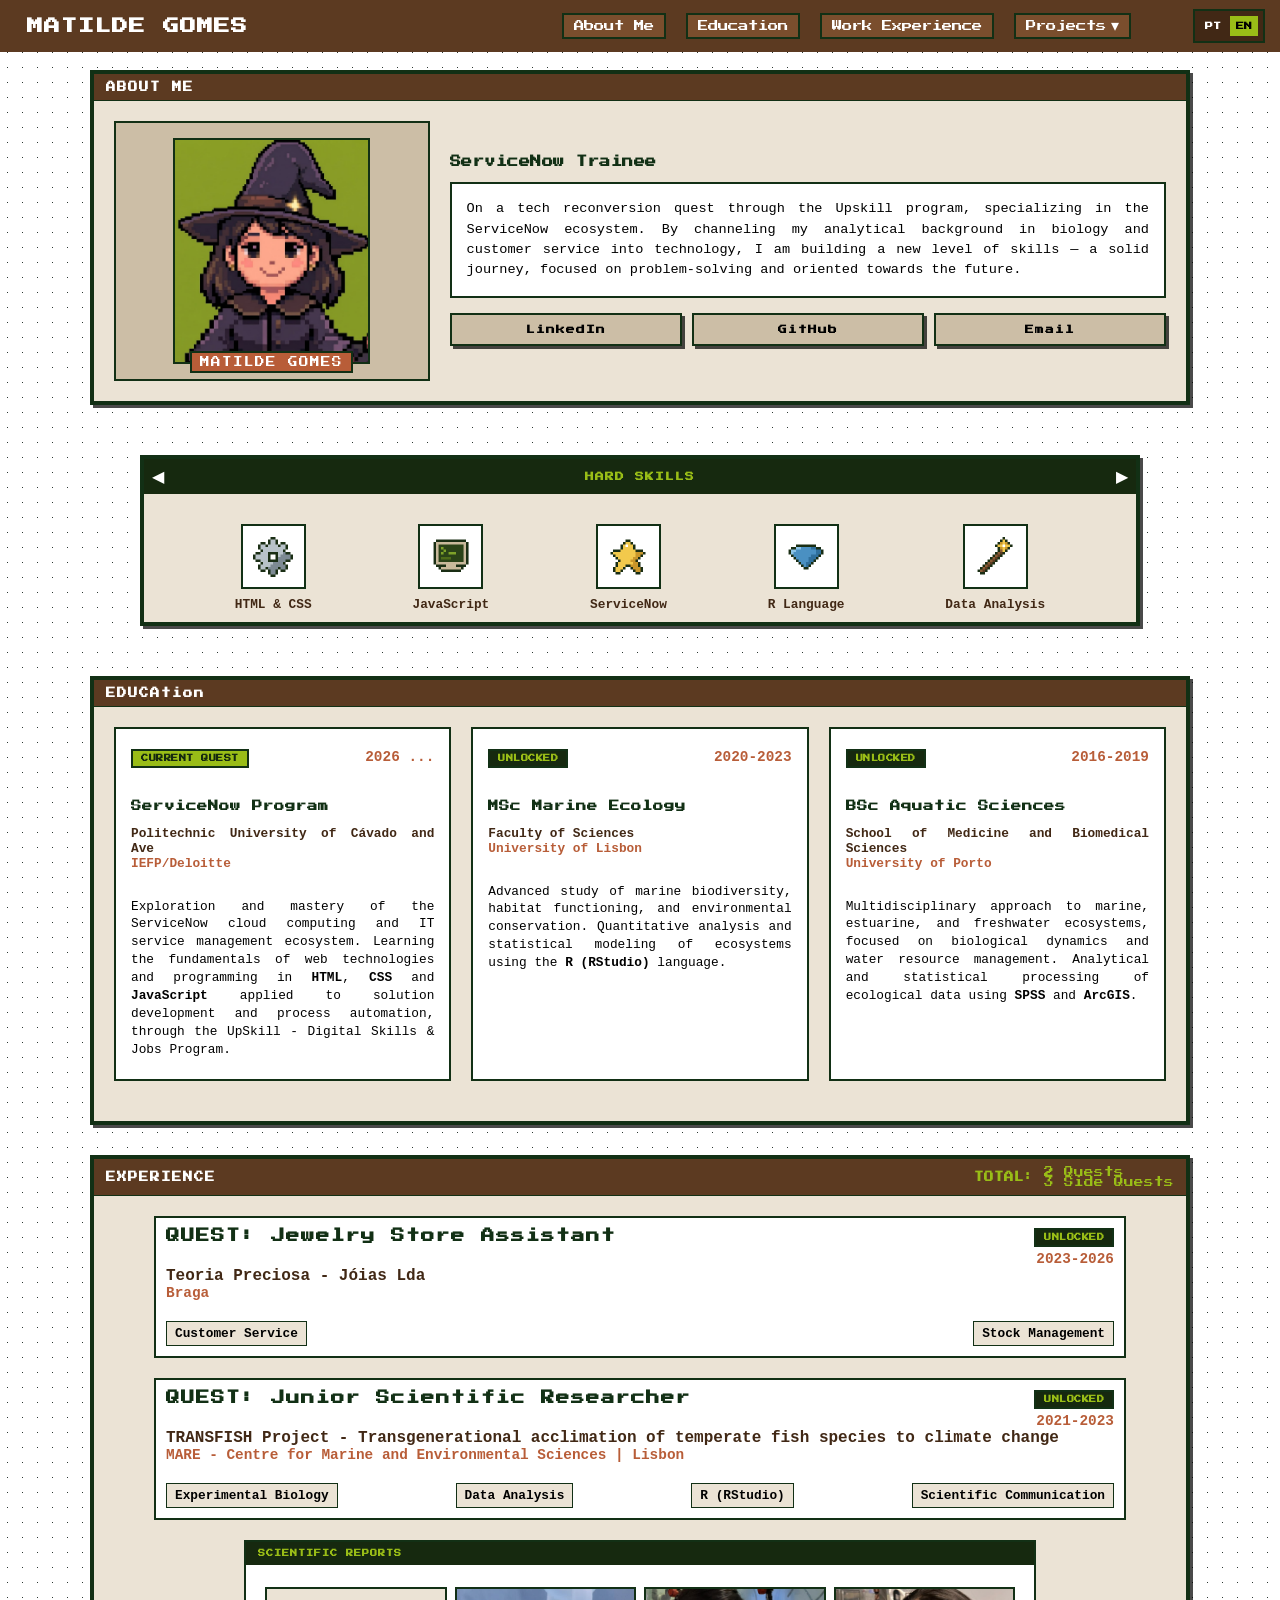
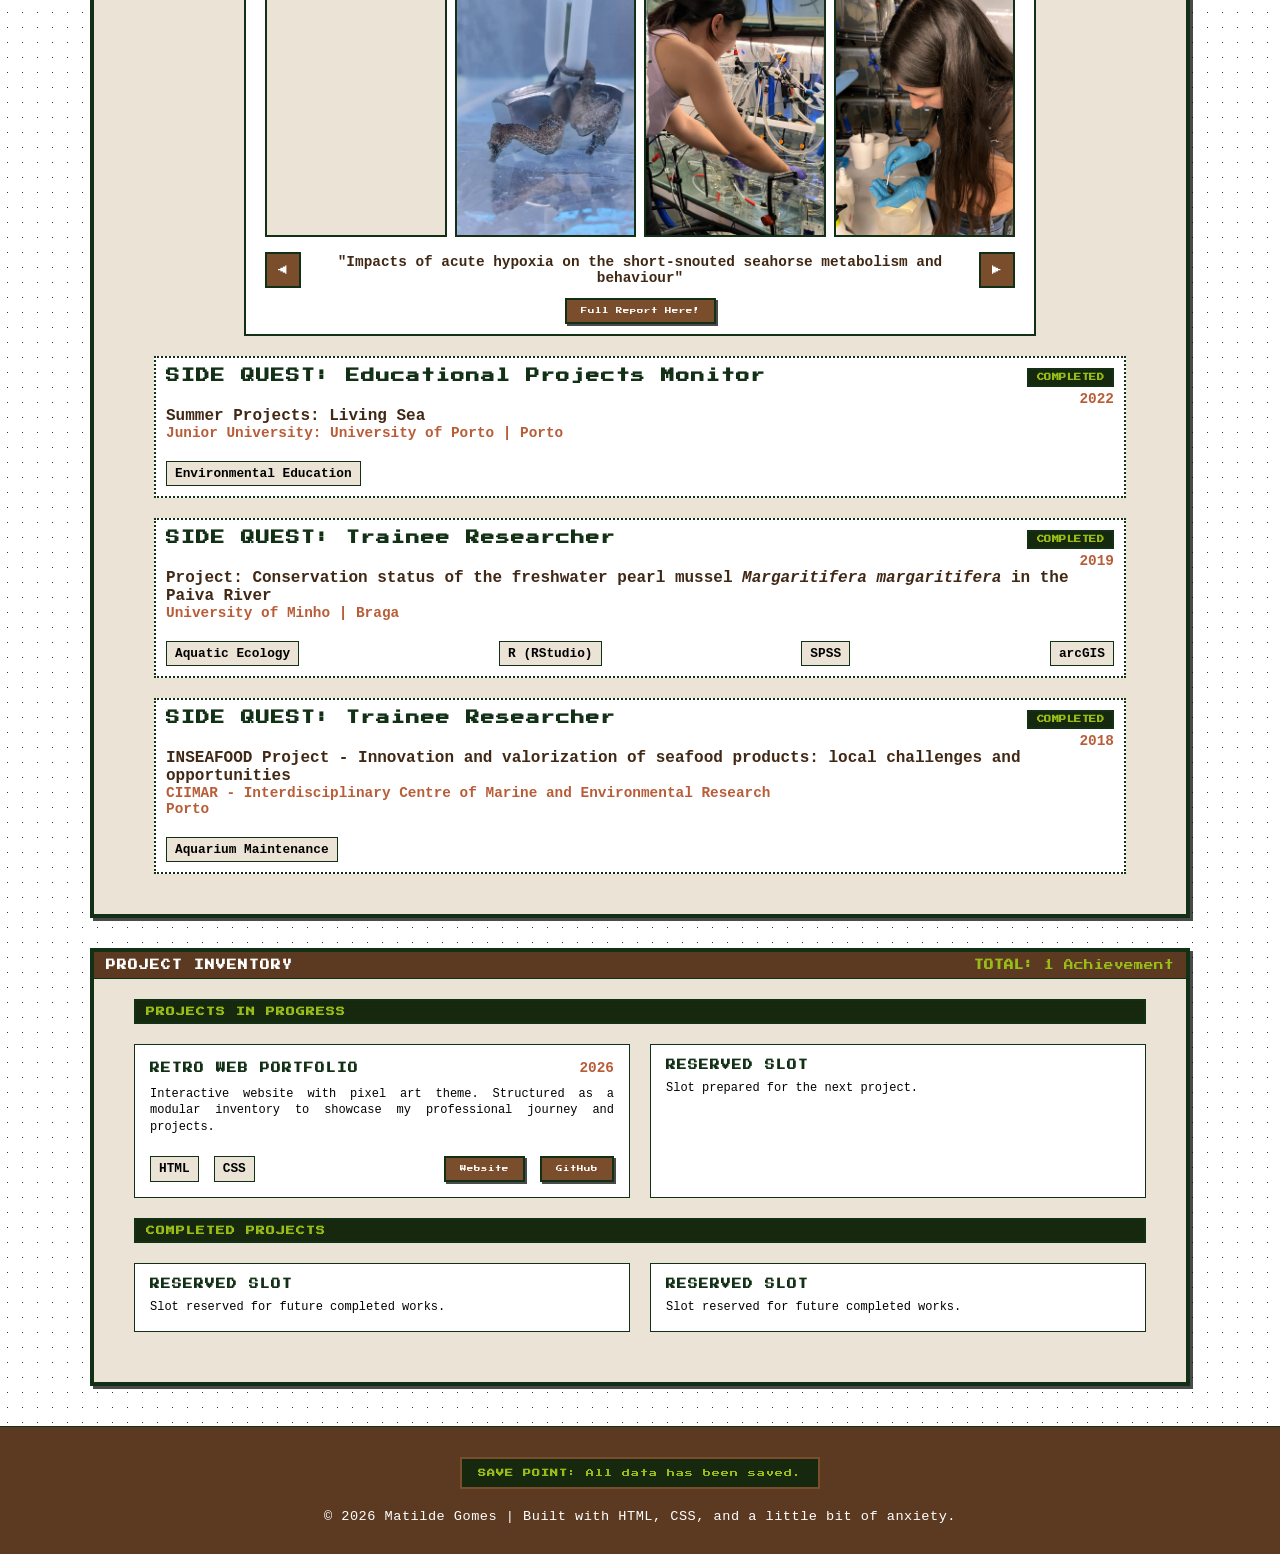
==== commit 13fa8f13: "chore: clean header code" ====
--- a/index-en.html
+++ b/index-en.html
@@ -11,25 +11,18 @@
 </head>
 
 <body>
-
     <!-- HEADER -->
     <header class="site-header">
         <div class="header-container">
-
             <h1 class="header-name">MATILDE GOMES</h1>
-
             <!-- Navigation Menu  -->
             <nav class="header-nav">
-
                 <!-- Mobile Menu -->
                 <a href="#mobile-menu" class="menu-btn">MENU ☰</a>
-
                 <div id="mobile-menu" class="nav-links-wrapper">
-
                     <a href="#" class="nav-link">About Me</a>
                     <a href="#education" class="nav-link">Education</a>
                     <a href="#experience" class="nav-link">Work Experience</a>
-
                     <!-- Projects Dropdown Menu -->
                     <div class="nav-dropdown">
                         <a href="#projects" class="nav-link dropdown">Projects <span class="dropdown-arrow">▾</span>
@@ -45,7 +38,6 @@
                     </div>
                 </div>
             </nav>
-
             <!-- Languages -->
             <div class="header-lang">
                 <a href="index.html" class="lang-btn-inactive">PT</a>
@@ -94,189 +86,185 @@
         </div>
     </section>
 
-    <!-- SKILLS SECTION --> 
-        <section class="extra-skills-section" id="skills-section">
-            <input type="radio" name="skills-slider" id="slide-hard" checked>
-            <input type="radio" name="skills-slider" id="slide-soft">
-            <input type="radio" name="skills-slider" id="slide-hobbies">
-            <div class="skills-carousel-wrapper">
-                <!-- hard skills -->
-                <div class="skills-slide pane-hard">
-                    <div class="pane-header">
-                        <label for="slide-hobbies" class="slide-arrow" title="Previous">◀</label>
-                        <h3>HARD SKILLS</h3>
-                        <label for="slide-soft" class="slide-arrow" title="Next">▶</label>
-                    </div>
-                    <div class="skills-grid-box">
-                        <div class="skill-item-wrapper">
-                            <div class="skill-card-item">
-                                <div class="skill-icon-box">
-                                    <img src="HardSkills1.png" alt="Icon HTML CSS hard skill" class="skill-img">
-                                </div>
-                            </div>
-                            <span class="skill-name">HTML & CSS</span>
-                        </div>
-                        <div class="skill-item-wrapper">
-                            <div class="skill-card-item">
-                                <div class="skill-icon-box">
-                                    <img src="HardSkills2.png" alt="Icon JavaScript hard skill" class="skill-img">
-                                </div>
-                            </div>
-                            <span class="skill-name">JavaScript</span>
-                        </div>
-                        <div class="skill-item-wrapper">
-                            <div class="skill-card-item">
-                                <div class="skill-icon-box">
-                                    <img src="HardSkills3.png" alt="Icon ServiceNow hard skill" class="skill-img">
-                                </div>
-                            </div>
-                            <span class="skill-name">ServiceNow</span>
-                        </div>
-                        <div class="skill-item-wrapper">
-                            <div class="skill-card-item">
-                                <div class="skill-icon-box">
-                                    <img src="HardSkills4.png" alt="Icon R RStudio hard skill" class="skill-img">
-                                </div>
-                            </div>
-                            <span class="skill-name">R Language</span>
-                        </div>
-                        <div class="skill-item-wrapper">
-                            <div class="skill-card-item">
-                                <div class="skill-icon-box">
-                                    <img src="HardSkills5.png" alt="Icon Data Analysis hard skill" class="skill-img">
-                                </div>
-                            </div>
-                            <span class="skill-name">Data Analysis</span>
-                        </div>
-                    </div>
-                </div>
-                <!-- soft skills -->
-                <div class="skills-slide pane-soft">
-                    <div class="pane-header">
-                        <label for="slide-hard" class="slide-arrow" title="Previous">◀</label>
-                        <h3>SOFT SKILLS</h3>
-                        <label for="slide-hobbies" class="slide-arrow" title="Next">▶</label>
-                    </div>
-                    <div class="skills-grid-box">
-                        <div class="skill-item-wrapper">
-                            <div class="skill-card-item">
-                                <div class="skill-icon-box">
-                                    <img src="SoftSkill1.png" alt="Icon key soft skill" class="skill-img">
-                                </div>
-                            </div>
-                            <span class="skill-name">Problem Solving</span>
-                        </div>
-                        <div class="skill-item-wrapper">
-                            <div class="skill-card-item">
-                                <div class="skill-icon-box"><img src="SoftSkill2.png" alt="Icon message soft skill"
-                                        class="skill-img">
-                                </div>
-                            </div>
-                            <span class="skill-name">Communication</span>
-                        </div>
-                        <div class="skill-item-wrapper">
-                            <div class="skill-card-item">
-                                <div class="skill-icon-box"><img src="SoftSkill3.png" alt="Icon swords soft skills"
-                                        class="skill-img">
-                                </div>
-                            </div>
-                            <span class="skill-name">Teamwork</span>
-                        </div>
-                        <div class="skill-item-wrapper">
-                            <div class="skill-card-item">
-                                <div class="skill-icon-box"><img src="SoftSkills4.png" alt="Icon potion soft skils"
-                                        class="skill-img">
-                                </div>
-                            </div>
-                            <span class="skill-name">Adaptability</span>
-                        </div>
-                        <div class="skill-item-wrapper">
-                            <div class="skill-card-item">
-                                <div class="skill-icon-box"><img src="SoftSkills5.png" alt="Icon insignia soft skils"
-                                        class="skill-img">
-                                </div>
-                            </div>
-                            <span class="skill-name">Time Management</span>
-                        </div>
-                        <div class="skill-item-wrapper">
-                            <div class="skill-card-item">
-                                <div class="skill-icon-box"><img src="SoftSkills6.png" alt="Icon treasure soft skils"
-                                        class="skill-img">
-                                </div>
-                            </div>
-                            <span class="skill-name">Critical Thinking</span>
-                        </div>
-                    </div>
-                </div>
-                <!-- hobbies -->
-                <div class="skills-slide pane-hobbies">
-                    <div class="pane-header">
-                        <label for="slide-soft" class="slide-arrow" title="Previous">◀</label>
-                        <h3>HOBBIES</h3>
-                        <label for="slide-hard" class="slide-arrow" title="Next">▶</label>
-                    </div>
-                    <div class="skills-grid-box">
-                        <div class="skill-item-wrapper">
-                            <div class="skill-card-item">
-                                <div class="skill-icon-box"><img src="Hobbie1.png" alt="Icon book hobbie"
-                                        class="skill-img">
-                                </div>
-                            </div>
-                            <span class="skill-name">Reading</span>
-                        </div>
-                        <div class="skill-item-wrapper">
-                            <div class="skill-card-item">
-                                <div class="skill-icon-box"><img src="Hobbie2.png" alt="Icon heart hobbie"
-                                        class="skill-img">
-                                </div>
-                            </div>
-                            <span class="skill-name">Movies</span>
-                        </div>
-                        <div class="skill-item-wrapper">
-                            <div class="skill-card-item">
-                                <div class="skill-icon-box"><img src="Hobbie3.png" alt="Icon coin hobbie"
-                                        class="skill-img">
-                                </div>
-                            </div>
-                            <span class="skill-name">Series</span>
-                        </div>
-                        <div class="skill-item-wrapper">
-                            <div class="skill-card-item">
-                                <div class="skill-icon-box"><img src="Hobbie4.png" alt="Icon mushroom"
-                                        class="skill-img">
-                                </div>
-                            </div>
-                            <span class="skill-name">Hiking</span>
-                        </div>
-                        <div class="skill-item-wrapper">
-                            <div class="skill-card-item">
-                                <div class="skill-icon-box"><img src="Hobbie5.png" alt="Icon dice hobbie"
-                                        class="skill-img">
-                                </div>
-                            </div>
-                            <span class="skill-name">Journaling</span>
-                        </div>
-                        <div class="skill-item-wrapper">
-                            <div class="skill-card-item">
-                                <div class="skill-icon-box"><img src="Hobbie6.png" alt="Icon music hobbie"
-                                        class="skill-img">
-                                </div>
-                            </div>
-                            <span class="skill-name">Hang out with friends</span>
-                        </div>
-                    </div>
-                    <!-- Suggestions -->
-                    <div class="suggestion-form-box">
-                        <p class="suggestion-label">Leave your suggestion:</p>
-                        <div class="suggestion-input-row">
-                            <input type="text" placeholder="Type a hobby, book, movie, ..."
-                                class="suggestion-text-input" disabled>
-                            <button type="button" class="pixel-btn suggestion-submit-btn">Submit</button>
-                        </div>
-                    </div>
-                </div>
-            </div>
-        </section>
+    <!-- SKILLS SECTION -->
+    <section class="extra-skills-section" id="skills-section">
+        <input type="radio" name="skills-slider" id="slide-hard" checked>
+        <input type="radio" name="skills-slider" id="slide-soft">
+        <input type="radio" name="skills-slider" id="slide-hobbies">
+        <div class="skills-carousel-wrapper">
+            <!-- hard skills -->
+            <div class="skills-slide pane-hard">
+                <div class="pane-header">
+                    <label for="slide-hobbies" class="slide-arrow" title="Previous">◀</label>
+                    <h3>HARD SKILLS</h3>
+                    <label for="slide-soft" class="slide-arrow" title="Next">▶</label>
+                </div>
+                <div class="skills-grid-box">
+                    <div class="skill-item-wrapper">
+                        <div class="skill-card-item">
+                            <div class="skill-icon-box">
+                                <img src="HardSkills1.png" alt="Icon HTML CSS hard skill" class="skill-img">
+                            </div>
+                        </div>
+                        <span class="skill-name">HTML & CSS</span>
+                    </div>
+                    <div class="skill-item-wrapper">
+                        <div class="skill-card-item">
+                            <div class="skill-icon-box">
+                                <img src="HardSkills2.png" alt="Icon JavaScript hard skill" class="skill-img">
+                            </div>
+                        </div>
+                        <span class="skill-name">JavaScript</span>
+                    </div>
+                    <div class="skill-item-wrapper">
+                        <div class="skill-card-item">
+                            <div class="skill-icon-box">
+                                <img src="HardSkills3.png" alt="Icon ServiceNow hard skill" class="skill-img">
+                            </div>
+                        </div>
+                        <span class="skill-name">ServiceNow</span>
+                    </div>
+                    <div class="skill-item-wrapper">
+                        <div class="skill-card-item">
+                            <div class="skill-icon-box">
+                                <img src="HardSkills4.png" alt="Icon R RStudio hard skill" class="skill-img">
+                            </div>
+                        </div>
+                        <span class="skill-name">R Language</span>
+                    </div>
+                    <div class="skill-item-wrapper">
+                        <div class="skill-card-item">
+                            <div class="skill-icon-box">
+                                <img src="HardSkills5.png" alt="Icon Data Analysis hard skill" class="skill-img">
+                            </div>
+                        </div>
+                        <span class="skill-name">Data Analysis</span>
+                    </div>
+                </div>
+            </div>
+            <!-- soft skills -->
+            <div class="skills-slide pane-soft">
+                <div class="pane-header">
+                    <label for="slide-hard" class="slide-arrow" title="Previous">◀</label>
+                    <h3>SOFT SKILLS</h3>
+                    <label for="slide-hobbies" class="slide-arrow" title="Next">▶</label>
+                </div>
+                <div class="skills-grid-box">
+                    <div class="skill-item-wrapper">
+                        <div class="skill-card-item">
+                            <div class="skill-icon-box">
+                                <img src="SoftSkill1.png" alt="Icon key soft skill" class="skill-img">
+                            </div>
+                        </div>
+                        <span class="skill-name">Problem Solving</span>
+                    </div>
+                    <div class="skill-item-wrapper">
+                        <div class="skill-card-item">
+                            <div class="skill-icon-box"><img src="SoftSkill2.png" alt="Icon message soft skill"
+                                    class="skill-img">
+                            </div>
+                        </div>
+                        <span class="skill-name">Communication</span>
+                    </div>
+                    <div class="skill-item-wrapper">
+                        <div class="skill-card-item">
+                            <div class="skill-icon-box"><img src="SoftSkill3.png" alt="Icon swords soft skills"
+                                    class="skill-img">
+                            </div>
+                        </div>
+                        <span class="skill-name">Teamwork</span>
+                    </div>
+                    <div class="skill-item-wrapper">
+                        <div class="skill-card-item">
+                            <div class="skill-icon-box"><img src="SoftSkills4.png" alt="Icon potion soft skils"
+                                    class="skill-img">
+                            </div>
+                        </div>
+                        <span class="skill-name">Adaptability</span>
+                    </div>
+                    <div class="skill-item-wrapper">
+                        <div class="skill-card-item">
+                            <div class="skill-icon-box"><img src="SoftSkills5.png" alt="Icon insignia soft skils"
+                                    class="skill-img">
+                            </div>
+                        </div>
+                        <span class="skill-name">Time Management</span>
+                    </div>
+                    <div class="skill-item-wrapper">
+                        <div class="skill-card-item">
+                            <div class="skill-icon-box"><img src="SoftSkills6.png" alt="Icon treasure soft skils"
+                                    class="skill-img">
+                            </div>
+                        </div>
+                        <span class="skill-name">Critical Thinking</span>
+                    </div>
+                </div>
+            </div>
+            <!-- hobbies -->
+            <div class="skills-slide pane-hobbies">
+                <div class="pane-header">
+                    <label for="slide-soft" class="slide-arrow" title="Previous">◀</label>
+                    <h3>HOBBIES</h3>
+                    <label for="slide-hard" class="slide-arrow" title="Next">▶</label>
+                </div>
+                <div class="skills-grid-box">
+                    <div class="skill-item-wrapper">
+                        <div class="skill-card-item">
+                            <div class="skill-icon-box"><img src="Hobbie1.png" alt="Icon book hobbie" class="skill-img">
+                            </div>
+                        </div>
+                        <span class="skill-name">Reading</span>
+                    </div>
+                    <div class="skill-item-wrapper">
+                        <div class="skill-card-item">
+                            <div class="skill-icon-box"><img src="Hobbie2.png" alt="Icon heart hobbie"
+                                    class="skill-img">
+                            </div>
+                        </div>
+                        <span class="skill-name">Movies</span>
+                    </div>
+                    <div class="skill-item-wrapper">
+                        <div class="skill-card-item">
+                            <div class="skill-icon-box"><img src="Hobbie3.png" alt="Icon coin hobbie" class="skill-img">
+                            </div>
+                        </div>
+                        <span class="skill-name">Series</span>
+                    </div>
+                    <div class="skill-item-wrapper">
+                        <div class="skill-card-item">
+                            <div class="skill-icon-box"><img src="Hobbie4.png" alt="Icon mushroom" class="skill-img">
+                            </div>
+                        </div>
+                        <span class="skill-name">Hiking</span>
+                    </div>
+                    <div class="skill-item-wrapper">
+                        <div class="skill-card-item">
+                            <div class="skill-icon-box"><img src="Hobbie5.png" alt="Icon dice hobbie" class="skill-img">
+                            </div>
+                        </div>
+                        <span class="skill-name">Journaling</span>
+                    </div>
+                    <div class="skill-item-wrapper">
+                        <div class="skill-card-item">
+                            <div class="skill-icon-box"><img src="Hobbie6.png" alt="Icon music hobbie"
+                                    class="skill-img">
+                            </div>
+                        </div>
+                        <span class="skill-name">Hang out with friends</span>
+                    </div>
+                </div>
+                <!-- Suggestions -->
+                <div class="suggestion-form-box">
+                    <p class="suggestion-label">Leave your suggestion:</p>
+                    <div class="suggestion-input-row">
+                        <input type="text" placeholder="Type a hobby, book, movie, ..." class="suggestion-text-input"
+                            disabled>
+                        <button type="button" class="pixel-btn suggestion-submit-btn">Submit</button>
+                    </div>
+                </div>
+            </div>
+        </div>
+    </section>
 
     <section class="education-section" id="education">
         <div class="section-title">
@@ -502,82 +490,82 @@
     </section>
 
     <!-- PROJECTS SECTION -->
-        <section class="projects-section" id="projects">
-            <div class="section-title">
-                <h2>PROJECT INVENTORY</h2>
-                <div class="title-comp">
-                    <p><strong>TOTAL:</strong> 1 Achievement</p>
-                </div>
-            </div>
-            <div class="projects-category-wrapper">
-                <!-- in progress -->
-                <div id="in-progress" class="project-category-title">
-                    <h3>PROJECTS IN PROGRESS</h3>
-                </div>
-                <div class="projects-container">
-                    <!-- SLOT 1-->
-                    <div class="project-card">
-                        <div class="project-card-header">
-                            <h4 class="project-title">RETRO WEB PORTFOLIO</h4>
-                            <p class="edu-date">2026</p>
-                        </div>
-                        <div class="project-info">
-                            <p class="project-desc">Interactive website with pixel art theme. 
-                                Structured as a modular inventory to showcase my professional journey and projects.</p>
-                            <div class="card-tags">
-                                <div class="card-web-tags">
-                                    <span class="pixel-tag">HTML</span>
-                                    <span class="pixel-tag">CSS</span>
-                                </div>
-                                <div class="card-web-tags">
-                                    <a href="http://127.0.0.1:5500/matilde-gomes-portfolio/matilde-gomes-portfolio/index.html"
-                                        target="_blank" class="article-doi-box">
-                                        <span>Website</span>
-                                    </a>
-                                    <a href="https://github.com/mjuliana98g/matilde-gomes-portfolio" target="_blank"
-                                        class="article-doi-box">
-                                        <span>GitHub</span>
-                                    </a>
-                                </div>
-                            </div>
-                        </div>
-                    </div>
-                    <!-- SLOT 2-->
-                    <div class="project-card">
-                        <div class="project-card-header">
-                            <h3 class="project-title">RESERVED SLOT</h3>
-                        </div>
-                        <div class="project-info">
-                            <p class="project-desc">Slot prepared for the next project.</p>
-                        </div>
-                    </div>
-                </div>
-                <!-- completed -->
-                <div id="completed" class="project-category-title">
-                    <h3>COMPLETED PROJECTS</h3>
-                </div>
-                <div class="projects-container">
-                    <!-- SLOT 3-->
-                    <div class="project-card">
-                        <div class="project-card-header">
-                            <h3 class="project-title">RESERVED SLOT</h3>
-                        </div>
-                        <div class="project-info">
-                            <p class="project-desc">Slot reserved for future completed works.</p>
-                        </div>
-                    </div>
-                    <!-- SLOT 4-->
-                    <div class="project-card">
-                        <div class="project-card-header">
-                            <h3 class="project-title">RESERVED SLOT</h3>
-                        </div>
-                        <div class="project-info">
-                            <p class="project-desc">Slot reserved for future completed works.</p>
-                        </div>
-                    </div>
-                </div>
-            </div>
-        </section>
+    <section class="projects-section" id="projects">
+        <div class="section-title">
+            <h2>PROJECT INVENTORY</h2>
+            <div class="title-comp">
+                <p><strong>TOTAL:</strong> 1 Achievement</p>
+            </div>
+        </div>
+        <div class="projects-category-wrapper">
+            <!-- in progress -->
+            <div id="in-progress" class="project-category-title">
+                <h3>PROJECTS IN PROGRESS</h3>
+            </div>
+            <div class="projects-container">
+                <!-- SLOT 1-->
+                <div class="project-card">
+                    <div class="project-card-header">
+                        <h4 class="project-title">RETRO WEB PORTFOLIO</h4>
+                        <p class="edu-date">2026</p>
+                    </div>
+                    <div class="project-info">
+                        <p class="project-desc">Interactive website with pixel art theme.
+                            Structured as a modular inventory to showcase my professional journey and projects.</p>
+                        <div class="card-tags">
+                            <div class="card-web-tags">
+                                <span class="pixel-tag">HTML</span>
+                                <span class="pixel-tag">CSS</span>
+                            </div>
+                            <div class="card-web-tags">
+                                <a href="http://127.0.0.1:5500/matilde-gomes-portfolio/matilde-gomes-portfolio/index.html"
+                                    target="_blank" class="article-doi-box">
+                                    <span>Website</span>
+                                </a>
+                                <a href="https://github.com/mjuliana98g/matilde-gomes-portfolio" target="_blank"
+                                    class="article-doi-box">
+                                    <span>GitHub</span>
+                                </a>
+                            </div>
+                        </div>
+                    </div>
+                </div>
+                <!-- SLOT 2-->
+                <div class="project-card">
+                    <div class="project-card-header">
+                        <h3 class="project-title">RESERVED SLOT</h3>
+                    </div>
+                    <div class="project-info">
+                        <p class="project-desc">Slot prepared for the next project.</p>
+                    </div>
+                </div>
+            </div>
+            <!-- completed -->
+            <div id="completed" class="project-category-title">
+                <h3>COMPLETED PROJECTS</h3>
+            </div>
+            <div class="projects-container">
+                <!-- SLOT 3-->
+                <div class="project-card">
+                    <div class="project-card-header">
+                        <h3 class="project-title">RESERVED SLOT</h3>
+                    </div>
+                    <div class="project-info">
+                        <p class="project-desc">Slot reserved for future completed works.</p>
+                    </div>
+                </div>
+                <!-- SLOT 4-->
+                <div class="project-card">
+                    <div class="project-card-header">
+                        <h3 class="project-title">RESERVED SLOT</h3>
+                    </div>
+                    <div class="project-info">
+                        <p class="project-desc">Slot reserved for future completed works.</p>
+                    </div>
+                </div>
+            </div>
+        </div>
+    </section>
 
     <!-- FOOTER -->
     <footer class="site-footer">
--- a/style.css
+++ b/style.css
@@ -1,5 +1,3 @@
-/* COLOR VARIABLES  */
-
 :root {
     --dark-brown: #412815;
     --medium-brown: #5C3A21;
@@ -34,68 +32,58 @@
     font-family: 'Press Start 2P', monospace;
     position: fixed;
     top: 0;
-    left: 0;
     width: 100%;
     z-index: 1000;
 }
 
 .header-container {
-    max-width: 1200px;
+    display: flex;
+    justify-content: space-between;
+    align-items: center;
     margin: 0 auto;
     padding: 6px 15px;
-    display: flex;
-    justify-content: space-between;
-    align-items: center;
-}
-
-.header-avatar {
-    width: 24px;
-    display: block;
-    border: 2px solid var(--lime-green);
+    max-width: 1400px;
 }
 
 .header-name {
+    display: flex;
+    justify-content: center;
+    align-items: center;
+    padding: 12px 12px;
     color: white;
-    background-color: var(--dark-brown);
-    font-size: 0.55rem;
+    font-size: 1rem;
     letter-spacing: 1px;
+}
+
+.header-nav {
+    margin-left: auto;
+    margin-right: 5%;
+}
+
+.nav-links-wrapper {
+    display: flex;
+    align-items: center;
+    gap: 20px;
+}
+
+.nav-link {
+    display: flex;
+    align-items: center;
+    justify-content: center;
     padding: 6px 10px;
-    border: 2px solid var(--dark-green);
-    display: flex;
-    align-items: center;
-    gap: 10px;
-}
-
-.header-nav {
-    display: flex;
-    align-items: center;
-    gap: 8px;
-}
-
-.nav-links-wrapper {
-    display: flex;
-    align-items: center;
-    gap: 12px;
-}
-
-.nav-link {
+    color: white;
+    font-size: 0.65rem;
+    text-decoration: none;
     background-color: var(--light-brown);
-    color: white;
-    font-size: 0.55rem;
-    text-decoration: none;
-    padding: 6px 10px;
-    border: 2px solid var(--dark-green);
-    display: flex;
-    align-items: center;
-    justify-content: center;
+    border: 2px solid var(--dark-green);
     transition: transform 0.1s ease, box-shadow 0.1s ease;
 }
 
 .nav-link:hover {
+    color: black;
     background-color: var(--lime-green);
-    color: black;
+    box-shadow: 3px 3px 0px var(--dark-green);
     transform: translate(-1px, -1px);
-    box-shadow: 3px 3px 0px var(--dark-green);
 }
 
 .nav-dropdown {
@@ -103,8 +91,8 @@
 }
 
 .dropdown-arrow {
-    margin-right: 10px;
-    font-size: 1.3rem;
+    margin-left: 5px;
+    font-size: 1rem;
     line-height: 0;
     transform: translateY(-3px);
     transition: transform 0.6s ease;
@@ -122,12 +110,11 @@
     display: none;
     position: absolute;
     top: 100%;
-    left: 0;
+    gap: 4px;
+    padding: 6px;
     background-color: var(--medium-green);
     min-width: 160px;
     z-index: 100;
-    gap: 4px;
-    padding: 6px;
 }
 
 .nav-dropdown:hover .dropdown-menu {
@@ -136,65 +123,66 @@
 }
 
 .dropdown-item {
+    display: flex;
+    justify-content: space-between;
+    align-items: center;
+    padding: 8px 5px;
+    color: white;
+    font-size: 0.55rem;
+    text-decoration: none;
     background-color: var(--light-green);
-    color: white;
-    font-size: 0.50rem;
-    padding: 8px 5px;
-    text-decoration: none;
-    display: flex;
-    justify-content: space-between;
-    align-items: center;
     transition: background-color 0.1s ease;
 }
 
 .dropdown-item:hover {
+    color: black;
     background-color: var(--lime-green);
-    color: black;
 }
 
 .item-counter {
+    padding: 5px 10px;
+    color: var(--lime-green);
     font-size: 0.7rem;
     background-color: var(--dark-green);
-    color: var(--lime-green);
-    padding: 2px 5px;
     border: 0.5px solid var(--lime-green);
 }
 
 .header-lang {
     display: flex;
+    justify-content: center;
+    align-items: center;
+    padding: 4px;
+    gap: 2px;
     background-color: var(--dark-brown);
     border: 2px solid var(--dark-green);
-    padding: 2px;
-    gap: 2px;
 }
 
 .lang-btn-active {
+    padding: 6px 6px;
+    color: black;
+    font-family: 'Press Start 2P', monospace;
+    font-size: 0.5rem;
+    font-weight: bold;
+    text-decoration: none;
     background-color: var(--lime-green);
-    color: black;
     border: 1px solid var(--dark-brown);
-    font-family: 'Press Start 2P', monospace;
-    font-size: 0.30rem;
-    padding: 4px 6px;
     cursor: pointer;
-    font-weight: bold;
+}
+
+.lang-btn-inactive {
+    padding: 6px 6px;
+    color: white;
+    font-size: 0.5rem;
+    font-weight: bold;
+    font-family: 'Press Start 2P', monospace;
     text-decoration: none;
-}
-
-.lang-btn-inactive {
-    background-color: transparent;
+    cursor: pointer;
+}
+
+.lang-btn-inactive:hover {
+    padding: 6px 6px;
     color: white;
-    border: 1px solid transparent;
-    font-size: 0.30rem;
-    padding: 4px 6px;
-    cursor: pointer;
-    font-weight: bold;
-    font-family: 'Press Start 2P', monospace;
-    text-decoration: none;
-}
-
-.lang-btn-inactive:hover {
     background-color: var(--light-brown);
-    color: white;
 }
 
 /* Main */
@@ -974,362 +962,367 @@
 @media screen and (max-width: 767px) {
 
     /* Header */
-    .header-container {
-        margin: 0 10px;
-        flex-wrap: wrap;
-        align-items: baseline;
-        justify-content: space-between;
-        gap: 8px;
-        padding: 10px 5px;
+        .header-container {
+            flex-wrap: wrap;
+            margin: 0 10px;
+            padding: 10px 5px;
+            gap: 6px;
+        }
+
+        .header-name {
+            justify-content: flex-start;
+            width: 100%;
+            padding: 10px 12px;
+            font-size: 1.1rem;
+        }
+
+        .header-nav {
+            flex-grow: 1;
+            margin: 0;
+            position: relative;
+        }
+
+        .menu-btn {
+            display: flex;
+            justify-content: center;
+            align-items: center;
+            padding: 10px 12px;
+            color: white;
+            font-size: 0.7rem;
+            text-decoration: none;
+            background-color: var(--light-brown);
+            border: 2px solid var(--dark-green);
+            transition: all 0.2s ease;
+        }
+
+        .menu-btn:hover {
+            color: black;
+            background-color: var(--lime-green);
+            box-shadow: 0 2px 0 var(--dark-green);
+            transform: translateY(-2px);
+        }
+
+        .nav-links-wrapper {
+            display: none;
+        }
+
+        .nav-links-wrapper:target {
+            display: flex;
+            flex-direction: column;
+            align-items: stretch;
+            gap: 10px;
+            padding: 15px 10px;
+            position: absolute;
+            top: 100%;
+            left: 0;
+            width: 100%;
+            background-color: var(--dark-brown);
+        }
+
+        .nav-link {
+            padding: 10px;
+            font-size: 0.7rem;
+            justify-content: space-between;
+        }
+
+        .dropdown-menu {
+            position: static;
+            background-color: var(--medium-green);
+        }
+
+        /* Section About Me */
+        .about-section {
+            width: 92%;
+            padding-bottom: 15px;
+            margin: 130px auto 0 auto;
+            scroll-margin-top: 140px;
+        }
+
+        .about-container {
+            flex-direction: column;
+            align-items: center;
+            gap: 15px;
+            margin: 15px;
+        }
+
+        .about-avatar-box {
+            width: 100%;
+            max-width: 200px;
+            height: 220px;
+        }
+
+        .about-name {
+            text-align: center;
+            font-size: 0.6rem;
+        }
+
+        .about-links {
+            flex-direction: column;
+        }
+
+        /* Section Extra Skills & Hobbies (Mobile) */
+        .extra-skills-section {
+            width: calc(100% - 20px);
+            margin: 20px auto 0 auto;
+            scroll-margin-top: 140px;
+        }
+
+        .skills-grid-box {
+            gap: 15px 10px;
+            padding: 10px 5px;
+        }
+
+        .skill-card-item {
+            width: 55px;
+            height: 55px;
+            padding: 6px;
+        }
+
+        .skill-icon-box {
+            width: 32px;
+            height: 32px;
+        }
+
+        .skill-name {
+            font-size: 0.7rem;
+        }
+
+        .suggestion-form-box {
+            margin: 10px 5px;
+        }
+
+        .suggestion-input-row {
+            flex-direction: column;
+            gap: 8px;
+        }
+
+        .suggestion-submit-btn {
+            width: 100%;
+            text-align: center;
+            padding: 10px;
+        }
+
+        /* Section Education */
+        .education-section {
+            width: 92%;
+            margin: 20px auto 0 auto;
+            scroll-margin-top: 140px;
+        }
+
+        .education-container {
+            grid-template-columns: 1fr;
+            margin: 15px;
+            gap: 15px;
+        }
+
+        /* Section Experience */
+        .experience-section {
+            width: calc(100% - 20px);
+            margin: 20px auto 0 auto;
+            scroll-margin-top: 140px;
+        }
+
+        .experience-container {
+            margin: 15px;
+            gap: 15px;
+        }
+
+        .experience-section .section-title {
+            display: flex;
+            flex-direction: row;
+            justify-content: space-between;
+            align-items: center;
+            width: 100%;
+        }
+
+        .experience-card-top {
+            flex-direction: column;
+            align-items: flex-start;
+            gap: 8px;
+        }
+
+        .experience-card-meta {
+            align-items: flex-start;
+            width: 100%;
+            flex-direction: column;
+            gap: 4px;
+        }
+
+        .scientific-articles-section {
+            margin: 0;
+        }
+
+        .article-images-row {
+            grid-template-columns: repeat(2, 1fr);
+            max-width: 100%;
+        }
+
+        .article-image-box {
+            height: 180px;
+        }
+
+        .article-title-row {
+            max-width: 100%;
+            padding: 0 5px;
+        }
+
+        .article-title {
+            font-size: 0.75rem;
+        }
+
+        /* Footer */
+        .site-footer {
+            margin-top: 30px;
+        }
+
+        .footer-container {
+            padding: 20px 10px;
+            gap: 15px;
+        }
+
+        .save-title {
+            font-size: 0.45rem;
+            padding: 8px 12px;
+        }
+
+        .footer-copy {
+            font-size: 0.75rem;
+            padding: 0 10px;
+        }
+
+        /* Section Projects */
+        .projects-section {
+            width: calc(100% - 20px);
+            margin: 20px auto 0 auto;
+            scroll-margin-top: 140px;
+        }
+
+        .projects-category-wrapper {
+            margin: 15px;
+            gap: 15px;
+        }
+
+        .projects-container {
+            grid-template-columns: 1fr;
+            gap: 15px;
+        }
     }
 
-    .header-name {
-        font-size: 0.75rem;
-        padding: 10px 12px;
-        width: 100%;
-        justify-content: center;
-    }
-
-    .header-nav {
-        flex-grow: 1;
-        flex-direction: column;
-        align-items: stretch;
-    }
-
-    .menu-btn {
-        display: flex;
-        justify-content: center;
-        align-items: center;
-        background-color: var(--light-brown);
-        color: white;
-        font-size: 0.70rem;
-        font-family: 'Press Start 2P', monospace;
-        padding: 10px 12px;
-        border: 2px solid var(--dark-green);
-        cursor: pointer;
-        text-align: center;
-        text-decoration: none;
-        width: 100%;
-        transition: all 0.2s ease;
-    }
-
-    .menu-btn:hover {
-        background-color: var(--lime-green);
-        color: black;
-        transform: translateY(-2px);
-        box-shadow: 0 4px 0 var(--dark-green);
-    }
-
-    .menu-btn:active {
-        transform: translateY(0);
-        box-shadow: 0 2px 0 var(--dark-green);
-    }
-
-    .nav-links-wrapper {
-        display: none;
-    }
-
-    .header-container:has(.nav-links-wrapper:target) .menu-btn {
-        background-color: var(--lime-green);
-        color: black;
-        transform: translateY(-2px);
-        box-shadow: 0 2px 0 var(--dark-green);
-    }
-
-    .nav-links-wrapper:target {
-        display: flex;
-        position: static;
-        width: 100%;
-        max-width: 100%;
-        background-color: var(--dark-brown);
-        border: 2px solid var(--lime-green);
-        border-top: none;
-        box-shadow: none;
-        flex-direction: column;
-        gap: 10px;
-        padding: 15px 10px;
-        margin-top: 0;
-        z-index: 2000;
-    }
-
-    .nav-links-wrapper:target .nav-link {
-        width: 100%;
-        font-size: 0.7rem;
-        padding: 10px;
-        justify-content: space-between;
-    }
-
-    .nav-links-wrapper:target .nav-dropdown {
-        width: 100%;
-    }
-
-    .nav-links-wrapper:target .dropdown-menu {
-        position: static;
-        top: 100%;
-        left: 0;
-        width: 100%;
-        background-color: var(--medium-green);
-    }
-
-    /* Section About Me */
-    .about-section {
-        width: 92%;
-        padding-bottom: 15px;
-        margin: 130px auto 0 auto;
-        scroll-margin-top: 140px;
-    }
-
-    .about-container {
-        flex-direction: column;
-        align-items: center;
-        gap: 15px;
-        margin: 15px;
-    }
-
-    .about-avatar-box {
-        width: 100%;
-        max-width: 200px;
-        height: 220px;
-    }
-
-    .about-name {
-        text-align: center;
-        font-size: 0.6rem;
-    }
-
-    .about-links {
-        flex-direction: column;
-    }
-
-    /* Section Extra Skills & Hobbies (Mobile) */
-    .extra-skills-section {
-        width: calc(100% - 20px);
-        margin: 20px auto 0 auto;
-        scroll-margin-top: 140px;
-    }
-
-    .skills-grid-box {
-        gap: 15px 10px;
-        padding: 10px 5px;
-    }
-
-    .skill-card-item {
-        width: 55px;
-        height: 55px;
-        padding: 6px;
-    }
-
-    .skill-icon-box {
-        width: 32px;
-        height: 32px;
-    }
-
-    .skill-name {
-        font-size: 0.7rem;
-    }
-
-    .suggestion-form-box {
-        margin: 10px 5px;
-    }
-
-    .suggestion-input-row {
-        flex-direction: column;
-        gap: 8px;
-    }
-
-    .suggestion-submit-btn {
-        width: 100%;
-        text-align: center;
-        padding: 10px;
-    }
-
-    /* Section Education */
-    .education-section {
-        width: 92%;
-        margin: 20px auto 0 auto;
-        scroll-margin-top: 140px;
-    }
-
-    .education-container {
-        grid-template-columns: 1fr;
-        margin: 15px;
-        gap: 15px;
-    }
-
-    /* Section Experience */
-    .experience-section {
-        width: calc(100% - 20px);
-        margin: 20px auto 0 auto;
-        scroll-margin-top: 140px;
-    }
-
-    .experience-container {
-        margin: 15px;
-        gap: 15px;
-    }
-
-    .experience-section .section-title {
-        display: flex;
-        flex-direction: row;
-        justify-content: space-between;
-        align-items: center;
-        width: 100%;
-    }
-
-    .experience-card-top {
-        flex-direction: column;
-        align-items: flex-start;
-        gap: 8px;
-    }
-
-    .experience-card-meta {
-        align-items: flex-start;
-        width: 100%;
-        flex-direction: column;
-        gap: 4px;
-    }
-
-    .scientific-articles-section {
-        margin: 0;
-    }
-
-    .article-images-row {
-        grid-template-columns: repeat(2, 1fr);
-        max-width: 100%;
-    }
-
-    .article-image-box {
-        height: 180px;
-    }
-
-    .article-title-row {
-        max-width: 100%;
-        padding: 0 5px;
-    }
-
-    .article-title {
-        font-size: 0.75rem;
-    }
-
-    /* Footer */
-    .site-footer {
-        margin-top: 30px;
-    }
-
-    .footer-container {
-        padding: 20px 10px;
-        gap: 15px;
-    }
-
-    .save-title {
-        font-size: 0.45rem;
-        padding: 8px 12px;
-    }
-
-    .footer-copy {
-        font-size: 0.75rem;
-        padding: 0 10px;
-    }
-
-    /* Section Projects */
-    .projects-section {
-        width: calc(100% - 20px);
-        margin: 20px auto 0 auto;
-        scroll-margin-top: 140px;
-    }
-
-    .projects-category-wrapper {
-        margin: 15px;
-        gap: 15px;
-    }
-
-    .projects-container {
-        grid-template-columns: 1fr;
-        gap: 15px;
-    }
-}
-
-@media screen and (min-width: 768px) and (max-width: 1200px) {
-
-    /* Section About Me */
-    .about-section {
-        width: 90%;
-        padding-bottom: 15px;
-        margin: 120px auto 0 auto;
-    }
-
-    .about-container {
-        gap: 15px;
-        margin: 15px;
-        align-items: center;
-    }
-
-    .about-avatar-box {
-        width: 30%;
-    }
-
-    .extra-skills-section {
-        width: 90%;
-        margin: 30px auto 0 auto;
-    }
-
-    .education-section {
-        width: 90%;
-        margin: 30px auto 0 auto;
-    }
-
-    .education-container {
-        display: flex;
-        flex-direction: column;
-        margin: 15px;
-        gap: 15px;
-    }
-
-    /* Section Experience */
-    .experience-section {
-        width: 90%;
-        margin: 30px auto 0 auto;
-    }
-
-    .experience-container {
-        margin: 15px;
-    }
-
-    .experience-card-top {
-        flex-direction: column;
-        align-items: flex-start;
-        gap: 8px;
-    }
-
-    .experience-card-meta {
-        align-items: flex-start;
-        width: 100%;
-        flex-direction: column;
-        gap: 4px;
-    }
-
-    .scientific-articles-section {
-        margin: 0;
-    }
-
-    /* Footer */
-    .site-footer {
-        margin-top: 35px;
-    }
-
-    .footer-container {
-        max-width: 90%;
-        padding: 25px 15px;
-    }
-
-    /* Section Projects */
-    .projects-section {
-        width: 90%;
-        margin: 30px auto 0 auto;
-    }
-
-    .projects-category-wrapper {
-        margin: 15px;
-        gap: 15px;
-    }
-}+    @media screen and (min-width: 768px) and (max-width: 1200px) {
+
+        /* Header  */
+        .header-container {
+            padding: 6px clamp(8px, 1.4vw, 15px);
+        }
+
+        .header-name {
+            font-size: clamp(0.7rem, 1.45vw, 1rem);
+            padding: 12px clamp(6px, 1.1vw, 12px);
+            white-space: nowrap;
+        }
+
+        .header-nav {
+            margin-right: clamp(20px, 6.4vw, 70px);
+        }
+
+        .nav-links-wrapper {
+            gap: clamp(8px, 1.8vw, 20px);
+        }
+
+        .nav-link {
+            font-size: clamp(0.5rem, 0.95vw, 0.65rem);
+            padding: 6px clamp(6px, 0.9vw, 10px);
+            white-space: nowrap;
+        }
+
+        .dropdown-arrow {
+            font-size: clamp(0.7rem, 1.45vw, 1rem);
+        }
+
+        .lang-btn-active,
+        .lang-btn-inactive {
+            font-size: clamp(0.4rem, 0.73vw, 0.5rem);
+        }
+
+        /* Section About Me */
+        .about-section {
+            width: 90%;
+            padding-bottom: 15px;
+            margin: 120px auto 0 auto;
+        }
+
+        .about-container {
+            gap: 15px;
+            margin: 15px;
+            align-items: center;
+        }
+
+        .about-avatar-box {
+            width: 30%;
+        }
+
+        .extra-skills-section {
+            width: 90%;
+            margin: 30px auto 0 auto;
+        }
+
+        .education-section {
+            width: 90%;
+            margin: 30px auto 0 auto;
+        }
+
+        .education-container {
+            display: flex;
+            flex-direction: column;
+            margin: 15px;
+            gap: 15px;
+        }
+
+        /* Section Experience */
+        .experience-section {
+            width: 90%;
+            margin: 30px auto 0 auto;
+        }
+
+        .experience-container {
+            margin: 15px;
+        }
+
+        .experience-card-top {
+            flex-direction: column;
+            align-items: flex-start;
+            gap: 8px;
+        }
+
+        .experience-card-meta {
+            align-items: flex-start;
+            width: 100%;
+            flex-direction: column;
+            gap: 4px;
+        }
+
+        .scientific-articles-section {
+            margin: 0;
+        }
+
+        /* Footer */
+        .site-footer {
+            margin-top: 35px;
+        }
+
+        .footer-container {
+            max-width: 90%;
+            padding: 25px 15px;
+        }
+
+        /* Section Projects */
+        .projects-section {
+            width: 90%;
+            margin: 30px auto 0 auto;
+        }
+
+        .projects-category-wrapper {
+            margin: 15px;
+            gap: 15px;
+        }
+    }
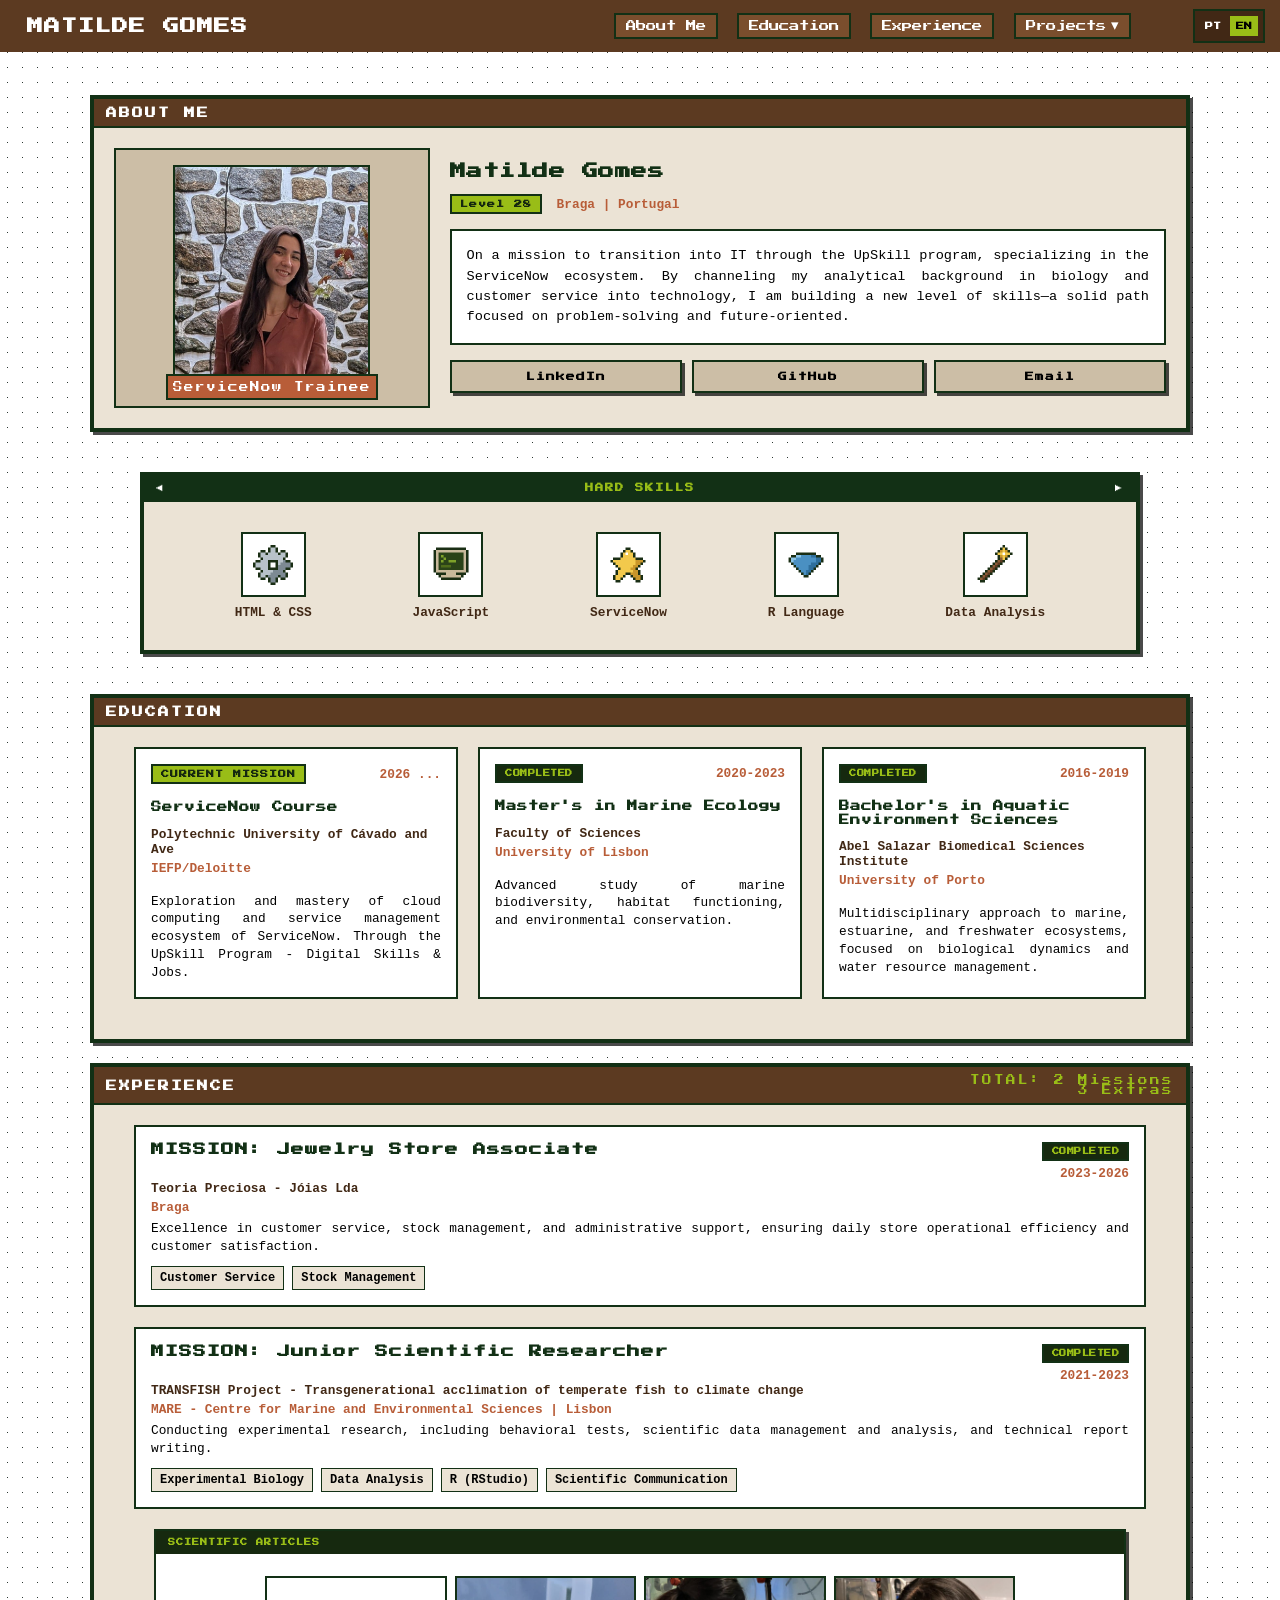
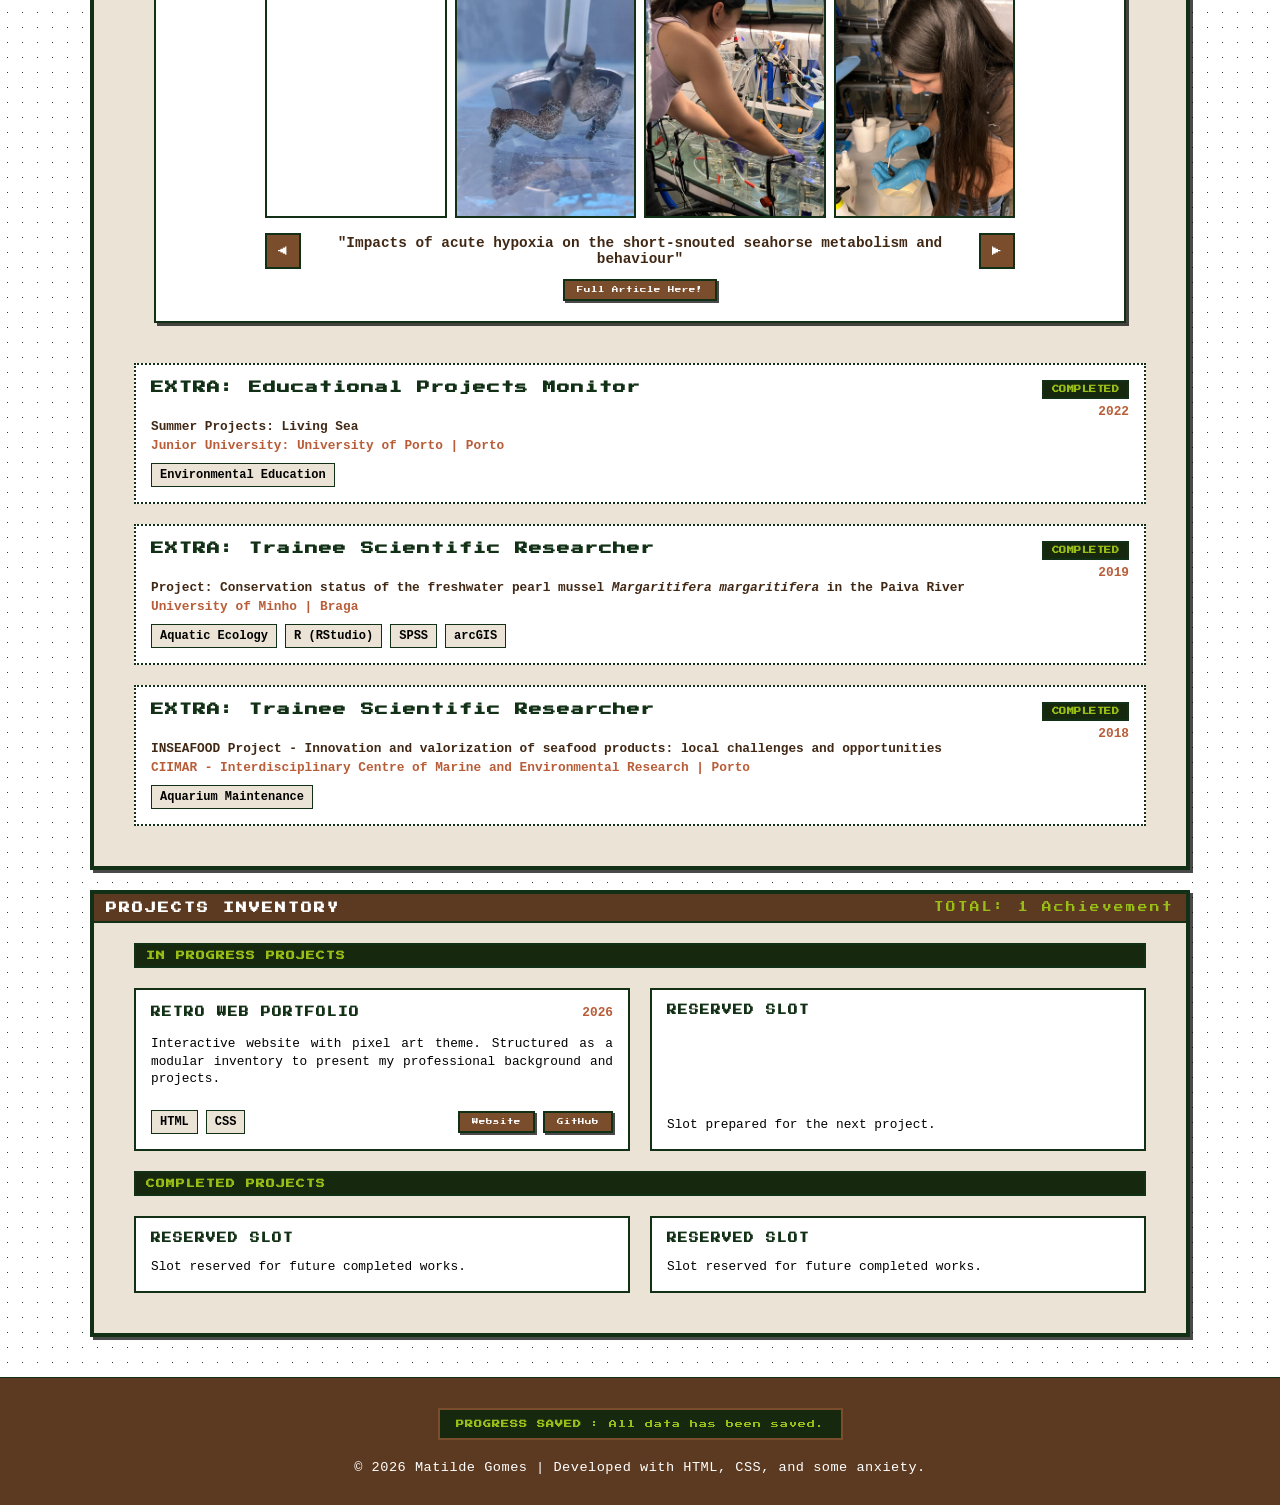
==== commit 71caee76: "chore: update index and index-en structure" ====
--- a/index-en.html
+++ b/index-en.html
@@ -11,7 +11,7 @@
 </head>
 
 <body>
-    <!-- HEADER -->
+   <!-- HEADER -->
     <header class="site-header">
         <div class="header-container">
             <h1 class="header-name">MATILDE GOMES</h1>
@@ -20,12 +20,12 @@
                 <!-- Mobile Menu -->
                 <a href="#mobile-menu" class="menu-btn">MENU ☰</a>
                 <div id="mobile-menu" class="nav-links-wrapper">
-                    <a href="#" class="nav-link">About Me</a>
+                    <a href="#about-me" class="nav-link">About Me</a>
                     <a href="#education" class="nav-link">Education</a>
-                    <a href="#experience" class="nav-link">Work Experience</a>
+                    <a href="#experience" class="nav-link">Experience</a>
                     <!-- Projects Dropdown Menu -->
                     <div class="nav-dropdown">
-                        <a href="#projects" class="nav-link dropdown">Projects <span class="dropdown-arrow">▾</span>
+                        <a href="#projects" class="nav-link">Projects<span class="dropdown-arrow">▾</span>
                         </a>
                         <div class="dropdown-menu">
                             <a href="#in-progress" class="dropdown-item">
@@ -39,542 +39,508 @@
                 </div>
             </nav>
             <!-- Languages -->
-            <div class="header-lang">
-                <a href="index.html" class="lang-btn-inactive">PT</a>
-                <a href="index-en.html" class="lang-btn-active">EN</a>
+            <div class="header-languages">
+                <a href="index.html" class="language-btn-inactive">PT</a>
+                <a href="index-en.html" class="language-btn-active">EN</a>
             </div>
         </div>
     </header>
-
-    <!-- ABOUT ME SECTION -->
-    <section id="about-me" class="about-section">
-
-        <div class="section-title">
-            <h2>ABOUT ME</h2>
-        </div>
-
-        <div class="about-container">
-
-            <div class="about-avatar-box">
-                <div class="avatar-placeholder">
-                    <img class="about-me-image" src="AvatarBruxa.png" lab="profile-picture">
-                </div>
-                <span class="avatar-tag">MATILDE GOMES</span>
-            </div>
-
-            <div class="about-content">
-                <h3 class="about-name">ServiceNow Trainee</h3>
-
-                <div class="about-bio-box">
-                    <p>On a tech reconversion quest through the Upskill program, specializing in the ServiceNow
-                        ecosystem.
-                        By channeling my analytical background in biology and customer service into technology, I am
-                        building
-                        a new level of skills — a solid journey, focused on problem-solving and oriented towards the
-                        future.</p>
-                </div>
-
-                <!-- Social Media -->
-                <div class="about-links">
-                    <a href="https://www.linkedin.com/in/matildegomes98/?locale=pt" target="_blank"
-                        class="pixel-btn">LinkedIn</a>
-                    <a href="https://github.com/mjuliana98g" target="_blank" class="pixel-btn">GitHub</a>
-                    <a href="https://mail.google.com/mail/?view=cm&fs=1&to=m.juliana.98.g@gmail.com&&su=Contacto%20via%20Portfólio"
-                        target="_blank" class="pixel-btn">Email</a>
-                </div>
-            </div>
-        </div>
-    </section>
-
-    <!-- SKILLS SECTION -->
-    <section class="extra-skills-section" id="skills-section">
-        <input type="radio" name="skills-slider" id="slide-hard" checked>
-        <input type="radio" name="skills-slider" id="slide-soft">
-        <input type="radio" name="skills-slider" id="slide-hobbies">
-        <div class="skills-carousel-wrapper">
-            <!-- hard skills -->
-            <div class="skills-slide pane-hard">
-                <div class="pane-header">
-                    <label for="slide-hobbies" class="slide-arrow" title="Previous">◀</label>
-                    <h3>HARD SKILLS</h3>
-                    <label for="slide-soft" class="slide-arrow" title="Next">▶</label>
-                </div>
-                <div class="skills-grid-box">
-                    <div class="skill-item-wrapper">
-                        <div class="skill-card-item">
-                            <div class="skill-icon-box">
-                                <img src="HardSkills1.png" alt="Icon HTML CSS hard skill" class="skill-img">
-                            </div>
-                        </div>
-                        <span class="skill-name">HTML & CSS</span>
-                    </div>
-                    <div class="skill-item-wrapper">
-                        <div class="skill-card-item">
-                            <div class="skill-icon-box">
-                                <img src="HardSkills2.png" alt="Icon JavaScript hard skill" class="skill-img">
-                            </div>
-                        </div>
-                        <span class="skill-name">JavaScript</span>
-                    </div>
-                    <div class="skill-item-wrapper">
-                        <div class="skill-card-item">
-                            <div class="skill-icon-box">
-                                <img src="HardSkills3.png" alt="Icon ServiceNow hard skill" class="skill-img">
-                            </div>
-                        </div>
-                        <span class="skill-name">ServiceNow</span>
-                    </div>
-                    <div class="skill-item-wrapper">
-                        <div class="skill-card-item">
-                            <div class="skill-icon-box">
-                                <img src="HardSkills4.png" alt="Icon R RStudio hard skill" class="skill-img">
-                            </div>
-                        </div>
-                        <span class="skill-name">R Language</span>
-                    </div>
-                    <div class="skill-item-wrapper">
-                        <div class="skill-card-item">
-                            <div class="skill-icon-box">
-                                <img src="HardSkills5.png" alt="Icon Data Analysis hard skill" class="skill-img">
-                            </div>
-                        </div>
-                        <span class="skill-name">Data Analysis</span>
-                    </div>
-                </div>
-            </div>
-            <!-- soft skills -->
-            <div class="skills-slide pane-soft">
-                <div class="pane-header">
-                    <label for="slide-hard" class="slide-arrow" title="Previous">◀</label>
-                    <h3>SOFT SKILLS</h3>
-                    <label for="slide-hobbies" class="slide-arrow" title="Next">▶</label>
-                </div>
-                <div class="skills-grid-box">
-                    <div class="skill-item-wrapper">
-                        <div class="skill-card-item">
-                            <div class="skill-icon-box">
-                                <img src="SoftSkill1.png" alt="Icon key soft skill" class="skill-img">
-                            </div>
-                        </div>
-                        <span class="skill-name">Problem Solving</span>
-                    </div>
-                    <div class="skill-item-wrapper">
-                        <div class="skill-card-item">
-                            <div class="skill-icon-box"><img src="SoftSkill2.png" alt="Icon message soft skill"
-                                    class="skill-img">
-                            </div>
-                        </div>
-                        <span class="skill-name">Communication</span>
-                    </div>
-                    <div class="skill-item-wrapper">
-                        <div class="skill-card-item">
-                            <div class="skill-icon-box"><img src="SoftSkill3.png" alt="Icon swords soft skills"
-                                    class="skill-img">
-                            </div>
-                        </div>
-                        <span class="skill-name">Teamwork</span>
-                    </div>
-                    <div class="skill-item-wrapper">
-                        <div class="skill-card-item">
-                            <div class="skill-icon-box"><img src="SoftSkills4.png" alt="Icon potion soft skils"
-                                    class="skill-img">
-                            </div>
-                        </div>
-                        <span class="skill-name">Adaptability</span>
-                    </div>
-                    <div class="skill-item-wrapper">
-                        <div class="skill-card-item">
-                            <div class="skill-icon-box"><img src="SoftSkills5.png" alt="Icon insignia soft skils"
-                                    class="skill-img">
-                            </div>
-                        </div>
-                        <span class="skill-name">Time Management</span>
-                    </div>
-                    <div class="skill-item-wrapper">
-                        <div class="skill-card-item">
-                            <div class="skill-icon-box"><img src="SoftSkills6.png" alt="Icon treasure soft skils"
-                                    class="skill-img">
-                            </div>
-                        </div>
-                        <span class="skill-name">Critical Thinking</span>
-                    </div>
-                </div>
-            </div>
-            <!-- hobbies -->
-            <div class="skills-slide pane-hobbies">
-                <div class="pane-header">
-                    <label for="slide-soft" class="slide-arrow" title="Previous">◀</label>
-                    <h3>HOBBIES</h3>
-                    <label for="slide-hard" class="slide-arrow" title="Next">▶</label>
-                </div>
-                <div class="skills-grid-box">
-                    <div class="skill-item-wrapper">
-                        <div class="skill-card-item">
-                            <div class="skill-icon-box"><img src="Hobbie1.png" alt="Icon book hobbie" class="skill-img">
-                            </div>
-                        </div>
-                        <span class="skill-name">Reading</span>
-                    </div>
-                    <div class="skill-item-wrapper">
-                        <div class="skill-card-item">
-                            <div class="skill-icon-box"><img src="Hobbie2.png" alt="Icon heart hobbie"
-                                    class="skill-img">
-                            </div>
-                        </div>
-                        <span class="skill-name">Movies</span>
-                    </div>
-                    <div class="skill-item-wrapper">
-                        <div class="skill-card-item">
-                            <div class="skill-icon-box"><img src="Hobbie3.png" alt="Icon coin hobbie" class="skill-img">
-                            </div>
-                        </div>
-                        <span class="skill-name">Series</span>
-                    </div>
-                    <div class="skill-item-wrapper">
-                        <div class="skill-card-item">
-                            <div class="skill-icon-box"><img src="Hobbie4.png" alt="Icon mushroom" class="skill-img">
-                            </div>
-                        </div>
-                        <span class="skill-name">Hiking</span>
-                    </div>
-                    <div class="skill-item-wrapper">
-                        <div class="skill-card-item">
-                            <div class="skill-icon-box"><img src="Hobbie5.png" alt="Icon dice hobbie" class="skill-img">
-                            </div>
-                        </div>
-                        <span class="skill-name">Journaling</span>
-                    </div>
-                    <div class="skill-item-wrapper">
-                        <div class="skill-card-item">
-                            <div class="skill-icon-box"><img src="Hobbie6.png" alt="Icon music hobbie"
-                                    class="skill-img">
-                            </div>
-                        </div>
-                        <span class="skill-name">Hang out with friends</span>
-                    </div>
-                </div>
-                <!-- Suggestions -->
-                <div class="suggestion-form-box">
-                    <p class="suggestion-label">Leave your suggestion:</p>
-                    <div class="suggestion-input-row">
-                        <input type="text" placeholder="Type a hobby, book, movie, ..." class="suggestion-text-input"
-                            disabled>
-                        <button type="button" class="pixel-btn suggestion-submit-btn">Submit</button>
-                    </div>
-                </div>
-            </div>
-        </div>
-    </section>
-
-    <section class="education-section" id="education">
-        <div class="section-title">
-            <h2>EDUCAtion</h2>
-        </div>
-        <div class="education-container">
-
-            <!-- Card 1 -->
-            <div class="education-card">
-
-                <div class="education-card-container">
-                    <p class="edu-tag-incomp">CURRENT QUEST</p>
-                    <p class="edu-date">2026 ...</p>
-                </div>
-                <h3>ServiceNow Program</h3>
-                <div class="inst-container">
-                    <p class="edu-institution">Politechnic University of Cávado and Ave</p>
-                    <p class="edu-institution-spec">IEFP/Deloitte</p>
-                </div>
-                <p class="edu-desc">Exploration and mastery of the ServiceNow cloud computing and IT
-                    service management ecosystem. Learning the fundamentals of web technologies and
-                    programming in <strong>HTML</strong>, <strong>CSS</strong> and <strong>JavaScript</strong> applied
-                    to solution development and process automation, through the UpSkill - Digital Skills & Jobs Program.
-                </p>
-            </div>
-
-            <!-- Card 2 -->
-            <div class="education-card">
-                <div class="education-card-container">
-                    <p class="edu-tag-comp">UNLOCKED</p>
-                    <p class="edu-date">2020-2023</p>
-                </div>
-                <h3>MSc Marine Ecology</h3>
-                <div class="inst-container">
-                    <p class="edu-institution">Faculty of Sciences</p>
-                    <p class="edu-institution-spec">University of Lisbon</p>
-                </div>
-                <p class="edu-desc">Advanced study of marine biodiversity, habitat functioning, and environmental
-                    conservation.
-                    Quantitative analysis and statistical modeling of ecosystems using the <strong>R (RStudio)</strong>
-                    language.</p>
-            </div>
-
-            <!-- Card 3 -->
-            <div class="education-card">
-                <div class="education-card-container">
-                    <p class="edu-tag-comp">UNLOCKED</p>
-                    <p class="edu-date">2016-2019</p>
-                </div>
-                <h3>BSc Aquatic Sciences</h3>
-                <div class="inst-container">
-                    <p class="edu-institution">School of Medicine and Biomedical Sciences</p>
-                    <p class="edu-institution-spec">University of Porto</p>
-                </div>
-                <p class="edu-desc">Multidisciplinary approach to marine, estuarine, and freshwater
-                    ecosystems, focused on biological dynamics and water resource management.
-                    Analytical and statistical processing of ecological data using <strong>SPSS</strong> and
-                    <strong>ArcGIS</strong>.
-                </p>
-            </div>
-        </div>
-    </section>
-
-    <!-- EXPERIENCE SECTION -->
-    <section class="experience-section" id="experience">
-        <div class="section-title">
-            <h2>EXPERIENCE</h2>
-            <div class="title-comp">
-                <p><strong>TOTAL</strong>:</p>
-                <div class="title-comp2">
-                    <p>2 Quests</p>
-                    <p>3 Side Quests</p>
-                </div>
-            </div>
-        </div>
-        <div class="experience-container">
-            <!-- Card 1 -->
-            <div class="experience-card">
-                <div class="experience-card-top">
-                    <h3>QUEST: Jewelry Store Assistant</h3>
-                    <div class="experience-card-meta">
-                        <p class="edu-tag-comp">UNLOCKED</p>
-                        <p class="edu-date">2023-2026</p>
-                    </div>
-                </div>
-                <div class="inst-container">
-                    <p class="exp-institution">Teoria Preciosa - Jóias Lda</p>
-                    <p class="exp-institution-spec">Braga</p>
-                </div>
-                <div class="card-tags">
-                    <p class="pixel-tag">Customer Service</p>
-                    <p class="pixel-tag">Stock Management</p>
-                </div>
-            </div>
-            <!-- Card 2 -->
-            <div class="experience-card">
-                <div class="experience-card-top">
-                    <h3>QUEST: Junior Scientific Researcher</h3>
-                    <div class="experience-card-meta">
-                        <p class="edu-tag-comp">UNLOCKED</p>
-                        <p class="edu-date">2021-2023</p>
-                    </div>
-                </div>
-                <div class="inst-container">
-                    <p class="exp-institution"><strong>TRANSFISH</strong> Project - Transgenerational acclimation of
-                        temperate fish species to climate change</p>
-                    <p class="exp-institution-spec">MARE - Centre for Marine and Environmental Sciences | Lisbon</p>
-                </div>
-                <div class="card-tags">
-                    <p class="pixel-tag">Experimental Biology</p>
-                    <p class="pixel-tag">Data Analysis</p>
-                    <p class="pixel-tag">R (RStudio)</p>
-                    <p class="pixel-tag">Scientific Communication</p>
-                </div>
-            </div>
-            <!-- scientific reports -->
-            <div class="scientific-articles-section">
-                <h4 class="articles-section-title">SCIENTIFIC REPORTS</h4>
-                <!-- hidden carousel control inputs -->
-                <input type="radio" name="article-slider" id="article-1" checked>
-                <input type="radio" name="article-slider" id="article-2">
-                <div class="articles-carousel-container">
-                    <div class="article-images-row">
-                        <div class="article-image-box">
-                            <video src="VID_seahorse.mp4" autoplay muted loop playsinline class="article-video"></video>
-                        </div>
-                        <div class="article-image-box">
-                            <img src="seahorse.jpg" alt="Article 1 - Image 1" class="article-img">
-                        </div>
-                        <div class="article-image-box">
-                            <img src="seahorse3.jpg" alt="Article 1 - Image 2" class="article-img">
-                        </div>
-                        <div class="article-image-box">
-                            <img src="seahorse4.jpg" alt="Article 1 - Image 3" class="article-img">
-                        </div>
-                    </div>
-                    <div class="article-slide slide-1">
-                        <div class="article-title-row">
-                            <label for="article-2" class="article-arrow" title="Previous Article">◀</label>
-                            <h5 class="article-title">"Impacts of acute hypoxia on the short-snouted seahorse metabolism
-                                and behaviour"</h5>
-                            <label for="article-2" class="article-arrow" title="Next Article">▶</label>
-                        </div>
-                        <a href="https://www.sciencedirect.com/science/article/pii/S0048969723055183?via%3Dihub"
-                            target="_blank" class="article-doi-box">
-                            <span>Full Report Here!</span>
-                        </a>
-                    </div>
-                    <div class="article-slide slide-2">
-                        <div class="article-title-row">
-                            <label for="article-1" class="article-arrow" title="Previous Article">◀</label>
-                            <h5 class="article-title">"Physiological and behavioral responses of seahorse newborns to
-                                acute hypoxia"</h5>
-                            <label for="article-1" class="article-arrow" title="Next Article">▶</label>
-                        </div>
-                        <a href="https://www.sciencedirect.com/science/article/abs/pii/S0141113625004015"
-                            target="_blank" class="article-doi-box">
-                            <span>Full Report Here!</span>
-                        </a>
-                    </div>
-                </div>
-            </div>
-            <!-- Card 3 -->
-            <div class="experience-card side-quest">
-                <div class="experience-card-top">
-                    <h3>SIDE QUEST: Educational Projects Monitor</h3>
-                    <div class="experience-card-meta">
-                        <p class="edu-tag-comp">COMPLETED</p>
-                        <p class="edu-date">2022</p>
-                    </div>
-                </div>
-                <div class="inst-container">
-                    <p class="exp-institution">Summer Projects: Living Sea</p>
-                    <p class="exp-institution-spec">Junior University: University of Porto | Porto</p>
-                </div>
-                <div class="card-tags">
-                    <p class="pixel-tag">Environmental Education</p>
-                </div>
-            </div>
-            <!-- Card 4 -->
-            <div class="experience-card side-quest">
-                <div class="experience-card-top">
-                    <h3>SIDE QUEST: Trainee Researcher</h3>
-                    <div class="experience-card-meta">
-                        <p class="edu-tag-comp">COMPLETED</p>
-                        <p class="edu-date">2019</p>
-                    </div>
-                </div>
-                <div class="inst-container">
-                    <p class="exp-institution">Project: Conservation status of the freshwater pearl mussel
-                        <i>Margaritifera margaritifera</i> in the Paiva River
+    <main>
+        <!-- SECTION ABOUT ME -->
+        <section id="about-me" class="section-box">
+            <div class="section-title">
+                <h2>ABOUT ME</h2>
+            </div>
+            <div class="about-container">
+                <div class="about-avatar-box">
+                    <div class="avatar-placeholder">
+                        <img class="avatar-photo" src="ProfilePicture.jpeg" alt="Profile Picture">
+                        <img class="avatar-icon" src="AvatarBruxa.png" alt="Avatar Picture">
+                    </div>
+                    <span class="profile-photo-tag">ServiceNow Trainee</span>
+                </div>
+                <div class="about-content">
+                    <h3>Matilde Gomes</h3>
+                    <div class="age-city-data">
+                        <span class="lime-green-box">Level 28</span>
+                        <span class="complementary-info">Braga | Portugal</span>
+                    </div>
+                    <p class="bio-box">On a mission to transition into IT through the UpSkill program,
+                        specializing in the ServiceNow ecosystem. By channeling my analytical background
+                        in biology and customer service into technology, I am building
+                        a new level of skills—a solid path focused on problem-solving
+                        and future-oriented.</p>
+                    <!-- Social Media -->
+                    <div class="about-links">
+                        <a href="https://www.linkedin.com/in/matildegomes98/?locale=en_US" target="_blank"
+                            class="social-media-btn">LinkedIn</a>
+                        <a href="https://github.com/mjuliana98g" target="_blank" class="social-media-btn">GitHub</a>
+                        <a href="https://mail.google.com/mail/?view=cm&fs=1&to=m.juliana.98.g@gmail.com&&su=Contact%20via%20Portfolio"
+                            target="_blank" class="social-media-btn">Email</a>
+                    </div>
+                </div>
+            </div>
+        </section>
+        <!-- SECTION SKILLS -->
+        <section class="skills-section">
+            <input type="radio" name="skills-slider" id="slide-hard-skills" checked>
+            <input type="radio" name="skills-slider" id="slide-soft-skills">
+            <input type="radio" name="skills-slider" id="slide-hobbies">
+            <div class="skills-carousel-wrapper">
+                <!-- hard skills -->
+                <div class="hard-skills">
+                    <div class="skills-header">
+                        <label for="slide-hobbies" class="slide-arrow" title="previous">◀</label>
+                        <h3>HARD SKILLS</h3>
+                        <label for="slide-soft-skills" class="slide-arrow" title="next">▶</label>
+                    </div>
+                    <div class="skills-grid-box">
+                        <div class="skill-item-wrapper">
+                            <div class="skill-card-item">
+                                <div class="skill-icon-box">
+                                    <img src="HardSkills1.png" alt="Icon HTML CSS hard skill" class="skill-img">
+                                </div>
+                            </div>
+                            <span class="skill-name">HTML & CSS</span>
+                        </div>
+                        <div class="skill-item-wrapper">
+                            <div class="skill-card-item">
+                                <div class="skill-icon-box">
+                                    <img src="HardSkills2.png" alt="Icon JavaScript hard skill" class="skill-img">
+                                </div>
+                            </div>
+                            <span class="skill-name">JavaScript</span>
+                        </div>
+                        <div class="skill-item-wrapper">
+                            <div class="skill-card-item">
+                                <div class="skill-icon-box">
+                                    <img src="HardSkills3.png" alt="Icon ServiceNow hard skill" class="skill-img">
+                                </div>
+                            </div>
+                            <span class="skill-name">ServiceNow</span>
+                        </div>
+                        <div class="skill-item-wrapper">
+                            <div class="skill-card-item">
+                                <div class="skill-icon-box">
+                                    <img src="HardSkills4.png" alt="Icon RStudio hard skill" class="skill-img">
+                                </div>
+                            </div>
+                            <span class="skill-name">R Language</span>
+                        </div>
+                        <div class="skill-item-wrapper">
+                            <div class="skill-card-item">
+                                <div class="skill-icon-box">
+                                    <img src="HardSkills5.png" alt="Icon Data Analysis hard skill" class="skill-img">
+                                </div>
+                            </div>
+                            <span class="skill-name">Data Analysis</span>
+                        </div>
+                    </div>
+                </div>
+                <!-- soft skills -->
+                <div class="soft-skills">
+                    <div class="skills-header">
+                        <label for="slide-hard-skills" class="slide-arrow" title="previous">◀</label>
+                        <h3>SOFT SKILLS</h3>
+                        <label for="slide-hobbies" class="slide-arrow" title="next">▶</label>
+                    </div>
+                    <div class="skills-grid-box">
+                        <div class="skill-item-wrapper">
+                            <div class="skill-card-item">
+                                <div class="skill-icon-box">
+                                    <img src="SoftSkill1.png" alt="Icon problem solving skill" class="skill-img">
+                                </div>
+                            </div>
+                            <span class="skill-name">Problem Solving</span>
+                        </div>
+                        <div class="skill-item-wrapper">
+                            <div class="skill-card-item">
+                                <div class="skill-icon-box"><img src="SoftSkill2.png" alt="Icon comunication soft skill"
+                                        class="skill-img">
+                                </div>
+                            </div>
+                            <span class="skill-name">Communication</span>
+                        </div>
+                        <div class="skill-item-wrapper">
+                            <div class="skill-card-item">
+                                <div class="skill-icon-box"><img src="SoftSkill3.png" alt="Icon team work soft skills"
+                                        class="skill-img">
+                                </div>
+                            </div>
+                            <span class="skill-name">Teamwork</span>
+                        </div>
+                        <div class="skill-item-wrapper">
+                            <div class="skill-card-item">
+                                <div class="skill-icon-box"><img src="SoftSkills4.png"
+                                        alt="Icon adaptability soft skills" class="skill-img">
+                                </div>
+                            </div>
+                            <span class="skill-name">Adaptability</span>
+                        </div>
+                        <div class="skill-item-wrapper">
+                            <div class="skill-card-item">
+                                <div class="skill-icon-box"><img src="SoftSkills5.png"
+                                        alt="Icon time management soft skills" class="skill-img">
+                                </div>
+                            </div>
+                            <span class="skill-name">Time Management</span>
+                        </div>
+                        <div class="skill-item-wrapper">
+                            <div class="skill-card-item">
+                                <div class="skill-icon-box"><img src="SoftSkills6.png"
+                                        alt="Icon critical thinking soft skills" class="skill-img">
+                                </div>
+                            </div>
+                            <span class="skill-name">Critical Thinking</span>
+                        </div>
+                    </div>
+                </div>
+                <!-- hobbies -->
+                <div class="hobbies">
+                    <div class="skills-header">
+                        <label for="slide-soft-skills" class="slide-arrow" title="previous">◀</label>
+                        <h3>HOBBIES</h3>
+                        <label for="slide-hard-skills" class="slide-arrow" title="next">▶</label>
+                    </div>
+                    <div class="skills-grid-box">
+                        <div class="skill-item-wrapper">
+                            <div class="skill-card-item">
+                                <div class="skill-icon-box"><img src="Hobbie1.png" alt="Icon books hobbie"
+                                        class="skill-img">
+                                </div>
+                            </div>
+                            <span class="skill-name">Books</span>
+                        </div>
+                        <div class="skill-item-wrapper">
+                            <div class="skill-card-item">
+                                <div class="skill-icon-box"><img src="Hobbie2.png" alt="Icon movies hobbie"
+                                        class="skill-img">
+                                </div>
+                            </div>
+                            <span class="skill-name">Movies</span>
+                        </div>
+                        <div class="skill-item-wrapper">
+                            <div class="skill-card-item">
+                                <div class="skill-icon-box"><img src="Hobbie3.png" alt="Icon series hobbie"
+                                        class="skill-img">
+                                </div>
+                            </div>
+                            <span class="skill-name">Series</span>
+                        </div>
+                        <div class="skill-item-wrapper">
+                            <div class="skill-card-item">
+                                <div class="skill-icon-box"><img src="Hobbie4.png" alt="Icon hiking hobbie"
+                                        class="skill-img">
+                                </div>
+                            </div>
+                            <span class="skill-name">Hiking</span>
+                        </div>
+                        <div class="skill-item-wrapper">
+                            <div class="skill-card-item">
+                                <div class="skill-icon-box"><img src="Hobbie5.png" alt="Icon journaling hobbie"
+                                        class="skill-img">
+                                </div>
+                            </div>
+                            <span class="skill-name">Journaling</span>
+                        </div>
+                        <div class="skill-item-wrapper">
+                            <div class="skill-card-item">
+                                <div class="skill-icon-box"><img src="Hobbie6.png" alt="Icon friends hobbie"
+                                        class="skill-img">
+                                </div>
+                            </div>
+                            <span class="skill-name">Socializing</span>
+                        </div>
+                    </div>
+                    <!-- Sugestions -->
+                    <div class="suggestion-form-box">
+                        <p class="suggestion-label">Leave your recommendation:</p>
+                        <div class="suggestion-input-row">
+                            <input type="text" placeholder="Write a book, movie, ..."
+                                class="suggestion-text-input" disabled>
+                            <button type="button" class="web-box">Send</button>
+                        </div>
+                    </div>
+                </div>
+            </div>
+        </section>
+        <!-- SECTION EDUCATION -->
+        <section class="section-box" id="education">
+            <div class="section-title">
+                <h2>EDUCATION</h2>
+            </div>
+            <div class="education-container">
+                <!-- Card 1 -->
+                <div class="education-card">
+                    <div class="education-card-container">
+                        <span class="lime-green-box">CURRENT MISSION</span>
+                        <span class="complementary-info">2026 ...</span>
+                    </div>
+                    <h3>ServiceNow Course</h3>
+                    <div class="institution-container">
+                        <p class="institution">Polytechnic University of Cávado and Ave</p>
+                        <p class="complementary-info">IEFP/Deloitte</p>
+                    </div>
+                    <p class="description">Exploration and mastery of cloud computing and service management ecosystem of ServiceNow. Through the UpSkill Program - Digital Skills & Jobs.</p>
+                </div>
+                <!-- Card 2 -->
+                <div class="education-card">
+                    <div class="education-card-container">
+                        <span class="dark-green-box">COMPLETED</span>
+                        <span class="complementary-info">2020-2023</span>
+                    </div>
+                    <h3>Master's in Marine Ecology</h3>
+                    <div class="institution-container">
+                        <p class="institution">Faculty of Sciences</p>
+                        <p class="complementary-info">University of Lisbon</p>
+                    </div>
+                    <p class="description">Advanced study of marine biodiversity, habitat functioning, and environmental conservation.</p>
+                </div>
+                <!-- Card 3 -->
+                <div class="education-card">
+                    <div class="education-card-container">
+                        <span class="dark-green-box">COMPLETED</span>
+                        <span class="complementary-info">2016-2019</span>
+                    </div>
+                    <h3>Bachelor's in Aquatic Environment Sciences</h3>
+                    <div class="institution-container">
+                        <p class="institution">Abel Salazar Biomedical Sciences Institute</p>
+                        <p class="complementary-info">University of Porto</p>
+                    </div>
+                    <p class="description">Multidisciplinary approach to marine, estuarine, and freshwater ecosystems, focused on biological dynamics and water resource management.
                     </p>
-                    <p class="exp-institution-spec">University of Minho | Braga</p>
-                </div>
-                <div class="card-tags">
-                    <p class="pixel-tag">Aquatic Ecology</p>
-                    <p class="pixel-tag">R (RStudio)</p>
-                    <p class="pixel-tag">SPSS</p>
-                    <p class="pixel-tag">arcGIS</p>
-                </div>
-            </div>
-            <!-- Card 5 -->
-            <div class="experience-card side-quest">
-                <div class="experience-card-top">
-                    <h3>SIDE QUEST: Trainee Researcher</h3>
-                    <div class="experience-card-meta">
-                        <p class="edu-tag-comp">COMPLETED</p>
-                        <p class="edu-date">2018</p>
-                    </div>
-                </div>
-                <div class="inst-container">
-                    <p class="exp-institution"><strong>INSEAFOOD</strong> Project - Innovation and valorization of
-                        seafood products: local challenges and opportunities</p>
-                    <p class="exp-institution-spec">CIIMAR - Interdisciplinary Centre of Marine and Environmental
-                        Research</p>
-                    <p class="exp-institution-spec">Porto</p>
-                </div>
-                <div class="card-tags">
-                    <p class="pixel-tag">Aquarium Maintenance</p>
-                </div>
-            </div>
-        </div>
-    </section>
-
-    <!-- PROJECTS SECTION -->
-    <section class="projects-section" id="projects">
-        <div class="section-title">
-            <h2>PROJECT INVENTORY</h2>
-            <div class="title-comp">
-                <p><strong>TOTAL:</strong> 1 Achievement</p>
-            </div>
-        </div>
-        <div class="projects-category-wrapper">
-            <!-- in progress -->
-            <div id="in-progress" class="project-category-title">
-                <h3>PROJECTS IN PROGRESS</h3>
-            </div>
-            <div class="projects-container">
-                <!-- SLOT 1-->
-                <div class="project-card">
-                    <div class="project-card-header">
-                        <h4 class="project-title">RETRO WEB PORTFOLIO</h4>
-                        <p class="edu-date">2026</p>
-                    </div>
-                    <div class="project-info">
-                        <p class="project-desc">Interactive website with pixel art theme.
-                            Structured as a modular inventory to showcase my professional journey and projects.</p>
-                        <div class="card-tags">
-                            <div class="card-web-tags">
-                                <span class="pixel-tag">HTML</span>
-                                <span class="pixel-tag">CSS</span>
-                            </div>
-                            <div class="card-web-tags">
-                                <a href="http://127.0.0.1:5500/matilde-gomes-portfolio/matilde-gomes-portfolio/index.html"
-                                    target="_blank" class="article-doi-box">
-                                    <span>Website</span>
-                                </a>
-                                <a href="https://github.com/mjuliana98g/matilde-gomes-portfolio" target="_blank"
-                                    class="article-doi-box">
-                                    <span>GitHub</span>
-                                </a>
-                            </div>
-                        </div>
-                    </div>
-                </div>
-                <!-- SLOT 2-->
-                <div class="project-card">
-                    <div class="project-card-header">
-                        <h3 class="project-title">RESERVED SLOT</h3>
-                    </div>
-                    <div class="project-info">
-                        <p class="project-desc">Slot prepared for the next project.</p>
-                    </div>
-                </div>
-            </div>
-            <!-- completed -->
-            <div id="completed" class="project-category-title">
-                <h3>COMPLETED PROJECTS</h3>
-            </div>
-            <div class="projects-container">
-                <!-- SLOT 3-->
-                <div class="project-card">
-                    <div class="project-card-header">
-                        <h3 class="project-title">RESERVED SLOT</h3>
-                    </div>
-                    <div class="project-info">
-                        <p class="project-desc">Slot reserved for future completed works.</p>
-                    </div>
-                </div>
-                <!-- SLOT 4-->
-                <div class="project-card">
-                    <div class="project-card-header">
-                        <h3 class="project-title">RESERVED SLOT</h3>
-                    </div>
-                    <div class="project-info">
-                        <p class="project-desc">Slot reserved for future completed works.</p>
-                    </div>
-                </div>
-            </div>
-        </div>
-    </section>
-
-    <!-- FOOTER -->
-    <footer class="site-footer">
-        <div class="footer-container">
-            <p class="save-title"><strong>SAVE POINT</strong>: All data has been saved.</p>
-            <p class="footer-copy">&copy; 2026 Matilde Gomes | Built with HTML, CSS, and a little bit of anxiety.</p>
-        </div>
-    </footer>
-
+                </div>
+            </div>
+        </section>
+        <!-- SECTION EXPERIENCE -->
+        <section class="section-box" id="experience">
+            <div class="section-title">
+                <h2>EXPERIENCE</h2>
+                <div class="title-complement">
+                    <span>TOTAL: 2 Missions</span>
+                    <span>3 Extras</span>
+                </div>
+            </div>
+            <div class="experience-container">
+                <!-- Card 1 -->
+                <div class="experience-card">
+                    <div class="experience-card-top">
+                        <h3>MISSION: Jewelry Store Associate</h3>
+                        <div class="experience-card-meta">
+                            <span class="dark-green-box">COMPLETED</span>
+                            <span class="complementary-info">2023-2026</span>
+                        </div>
+                    </div>
+                    <div class="institution-container">
+                        <p class="institution">Teoria Preciosa - Jóias Lda</p>
+                        <p class="complementary-info">Braga</p>
+                    </div>
+                    <p class="description">Excellence in customer service, stock management, and administrative support, ensuring daily store operational efficiency and customer satisfaction.</p>
+                    <div class="card-tags">
+                        <span class="grey-box">Customer Service</span>
+                        <span class="grey-box">Stock Management</span>
+                    </div>
+                </div>
+                <!-- Card 2 -->
+                <div class="experience-card">
+                    <div class="experience-card-top">
+                        <h3>MISSION: Junior Scientific Researcher</h3>
+                        <div class="experience-card-meta">
+                            <span class="dark-green-box">COMPLETED</span>
+                            <span class="complementary-info">2021-2023</span>
+                        </div>
+                    </div>
+                    <div class="institution-container">
+                        <p class="institution"><strong>TRANSFISH</strong> Project - Transgenerational acclimation of temperate fish to climate change</p>
+                        <p class="complementary-info">MARE - Centre for Marine and Environmental Sciences | Lisbon</p>
+                    </div>
+                    <p class="description">Conducting experimental research, including behavioral tests, scientific data management and analysis, and technical report writing.</p>
+                    <div class="card-tags">
+                        <span class="grey-box">Experimental Biology</span>
+                        <span class="grey-box">Data Analysis</span>
+                        <span class="grey-box">R (RStudio)</span>
+                        <span class="grey-box">Scientific Communication</span>
+                    </div>
+                </div>
+                <!-- scientific reports -->
+                <div class="reports-section">
+                    <h3 class="reports-title">SCIENTIFIC ARTICLES</h3>
+                    <!-- hidden carousel control inputs -->
+                    <input type="radio" name="report-slider" id="report-1" checked>
+                    <input type="radio" name="report-slider" id="report-2">
+                    <div class="reports-carousel-container">
+                        <div class="report-images-row">
+                            <video src="VID_seahorse.mp4" autoplay muted loop playsinline class="report-video"></video>
+                            <img src="seahorse.jpg" alt="Scientific report seahorse image" class="report-img">
+                            <img src="seahorse3.jpg" alt="Scientific report lab image" class="report-img">
+                            <img src="seahorse4.jpg" alt="Scientific report lab image 2" class="report-img">
+                        </div>
+                        <div class="report-slide">
+                            <div class="report-title-row">
+                                <label for="report-2" class="report-arrow" title="previous">◀</label>
+                                <h5 class="report-title">"Impacts of acute hypoxia on the short-snouted seahorse
+                                    metabolism and behaviour"</h5>
+                                <label for="report-2" class="report-arrow" title="next">▶</label>
+                            </div>
+                            <a href="https://www.sciencedirect.com/science/article/pii/S0048969723055183?via%3Dihub"
+                                target="_blank" class="web-box">
+                                <span>Full Article Here!</span>
+                            </a>
+                        </div>
+                        <div class="report-slide">
+                            <div class="report-title-row">
+                                <label for="report-1" class="report-arrow" title="previous">◀</label>
+                                <h5 class="report-title">"Physiological and behavioral responses of seahorse newborns
+                                    to acute hypoxia"</h5>
+                                <label for="report-1" class="report-arrow" title="next">▶</label>
+                            </div>
+                            <a href="https://www.sciencedirect.com/science/article/abs/pii/S0141113625004015"
+                                target="_blank" class="web-box">
+                                <span>Full Article Here!</span>
+                            </a>
+                        </div>
+                    </div>
+                </div>
+                <!-- Card 3 -->
+                <div class="experience-card-side-quest">
+                    <div class="experience-card-top">
+                        <h3>EXTRA: Educational Projects Monitor</h3>
+                        <div class="experience-card-meta">
+                            <span class="dark-green-box">COMPLETED</span>
+                            <span class="complementary-info">2022</span>
+                        </div>
+                    </div>
+                    <div class="institution-container">
+                        <p class="institution">Summer Projects: Living Sea</p>
+                        <p class="complementary-info">Junior University: University of Porto | Porto</p>
+                    </div>
+                    <div class="card-tags">
+                        <span class="grey-box">Environmental Education</span>
+                    </div>
+                </div>
+                <!-- Card 4 -->
+                <div class="experience-card-side-quest">
+                    <div class="experience-card-top">
+                        <h3>EXTRA: Trainee Scientific Researcher</h3>
+                        <div class="experience-card-meta">
+                            <span class="dark-green-box">COMPLETED</span>
+                            <span class="complementary-info">2019</span>
+                        </div>
+                    </div>
+                    <div class="institution-container">
+                        <p class="institution">Project: Conservation status of the freshwater pearl mussel <i>Margaritifera
+                                margaritifera</i> in the Paiva River</p>
+                        <p class="complementary-info">University of Minho | Braga</p>
+                    </div>
+                    <div class="card-tags">
+                        <span class="grey-box">Aquatic Ecology</span>
+                        <span class="grey-box">R (RStudio)</span>
+                        <span class="grey-box">SPSS</span>
+                        <span class="grey-box">arcGIS</span>
+                    </div>
+                </div>
+                <!-- Card 5 -->
+                <div class="experience-card-side-quest">
+                    <div class="experience-card-top">
+                        <h3>EXTRA: Trainee Scientific Researcher</h3>
+                        <div class="experience-card-meta">
+                            <span class="dark-green-box">COMPLETED</span>
+                            <span class="complementary-info">2018</span>
+                        </div>
+                    </div>
+                    <div class="institution-container">
+                        <p class="institution"><strong>INSEAFOOD</strong> Project - Innovation and valorization of
+                            seafood products: local challenges and opportunities</p>
+                        <p class="complementary-info">CIIMAR - Interdisciplinary Centre of Marine and Environmental Research | Porto</p>
+                    </div>
+                    <div class="card-tags">
+                        <span class="grey-box">Aquarium Maintenance</span>
+                    </div>
+                </div>
+            </div>
+        </section>
+        <!-- PROJECTS SECTION -->
+        <section class="section-box" id="projects">
+            <div class="section-title">
+                <h2>PROJECTS INVENTORY</h2>
+                <div class="title-complement">
+                    <span>TOTAL: 1 Achievement</span>
+                </div>
+            </div>
+            <div class="projects-category-wrapper">
+                <!-- in progress -->
+                <div id="in-progress" class="project-category-title">
+                    <h3>IN PROGRESS PROJECTS</h3>
+                </div>
+                <div class="projects-container">
+                    <!-- SLOT 1-->
+                    <div class="project-card">
+                        <div class="project-card-header">
+                            <h4 class="project-title">RETRO WEB PORTFOLIO</h4>
+                            <span class="complementary-info">2026</span>
+                        </div>
+                        <div class="project-info">
+                            <p class="description">Interactive website with pixel art theme.
+                                Structured as a modular inventory to present my
+                                professional background and projects.</p>
+                            <div class="card-tags-projects">
+                                <div class="card-web-tags-projects">
+                                    <span class="grey-box">HTML</span>
+                                    <span class="grey-box">CSS</span>
+                                </div>
+                                <div class="card-web-tags-projects">
+                                    <a href="#" target="_blank" class="web-box">
+                                        <span>Website</span>
+                                    </a>
+                                    <a href="https://github.com/mjuliana98g/matilde-gomes-portfolio" target="_blank"
+                                        class="web-box">
+                                        <span>GitHub</span>
+                                    </a>
+                                </div>
+                            </div>
+                        </div>
+                    </div>
+                    <!-- SLOT 2-->
+                    <div class="project-card">
+                        <div class="project-card-header">
+                            <h4 class="project-title">RESERVED SLOT</h4>
+                        </div>
+                        <div class="project-info">
+                            <p class="description">Slot prepared for the next project.</p>
+                        </div>
+                    </div>
+                </div>
+                <!-- completed -->
+                <div id="completed" class="project-category-title">
+                    <h3>COMPLETED PROJECTS</h3>
+                </div>
+                <div class="projects-container">
+                    <!-- SLOT 3-->
+                    <div class="project-card">
+                        <div class="project-card-header">
+                            <h4 class="project-title">RESERVED SLOT</h4>
+                        </div>
+                        <div class="project-info">
+                            <p class="description">Slot reserved for future completed works.</p>
+                        </div>
+                    </div>
+                    <!-- SLOT 4-->
+                    <div class="project-card">
+                        <div class="project-card-header">
+                            <h4 class="project-title">RESERVED SLOT</h4>
+                        </div>
+                        <div class="project-info">
+                            <p class="description">Slot reserved for future completed works.</p>
+                        </div>
+                    </div>
+                </div>
+            </div>
+        </section>
+        <!-- FOOTER -->
+        <footer class="site-footer">
+            <p class="save-title"><strong> PROGRESS SAVED </strong>: All data has been saved.</p>
+            <p class="footer-copy">&copy; 2026 Matilde Gomes | Developed with HTML, CSS, and some anxiety.</p>
+        </footer>
+    </main>
 </body>
-
 </html>
--- a/style.css
+++ b/style.css
@@ -1,4 +1,5 @@
 :root {
+    /* Colors */
     --dark-brown: #412815;
     --medium-brown: #5C3A21;
     --light-brown: #7a4e2d;
@@ -10,6 +11,14 @@
     --light-pink: #ebe3d5;
     --medium-pink: #ccbea6;
     --orange: #b85d38;
+
+    /* Fonts */
+    --font-pixel: 'Press Start 2P', monospace;
+    --font-mono: monospace;
+
+    /* Borders */
+    --border-pixel: 2px solid var(--dark-green);
+    --border-pixel-dotted: 2px dotted var(--dark-green);
 }
 
 * {
@@ -23,17 +32,17 @@
     background-color: white;
     background-image: radial-gradient(circle, #2d3732 0.5px, transparent 0.5px);
     background-size: 15px 15px;
+    padding-top: clamp(70px, 10vw, 95px);
 }
 
 /* --- HEADER --- */
-
 .site-header {
-    background-color: var(--medium-brown);
-    font-family: 'Press Start 2P', monospace;
     position: fixed;
     top: 0;
     width: 100%;
     z-index: 1000;
+    font-family: var(--font-pixel);
+    background-color: var(--medium-brown);
 }
 
 .header-container {
@@ -41,7 +50,7 @@
     justify-content: space-between;
     align-items: center;
     margin: 0 auto;
-    padding: 6px 15px;
+    padding: 6px clamp(10px, 1.5vw, 15px);
     max-width: 1400px;
 }
 
@@ -49,10 +58,11 @@
     display: flex;
     justify-content: center;
     align-items: center;
-    padding: 12px 12px;
+    padding: 12px;
     color: white;
-    font-size: 1rem;
+    font-size: clamp(0.7rem, 1.5vw, 1rem);
     letter-spacing: 1px;
+    white-space: nowrap;
 }
 
 .header-nav {
@@ -63,7 +73,7 @@
 .nav-links-wrapper {
     display: flex;
     align-items: center;
-    gap: 20px;
+    gap: clamp(10px, 1.5vw, 20px);
 }
 
 .nav-link {
@@ -72,11 +82,12 @@
     justify-content: center;
     padding: 6px 10px;
     color: white;
-    font-size: 0.65rem;
+    font-size: clamp(0.5rem, 0.9vw, 0.65rem);
     text-decoration: none;
     background-color: var(--light-brown);
-    border: 2px solid var(--dark-green);
+    border: var(--border-pixel);
     transition: transform 0.1s ease, box-shadow 0.1s ease;
+    white-space: nowrap;
 }
 
 .nav-link:hover {
@@ -92,7 +103,7 @@
 
 .dropdown-arrow {
     margin-left: 5px;
-    font-size: 1rem;
+    font-size: clamp(0.7rem, 1.2vw, 1rem);
     line-height: 0;
     transform: translateY(-3px);
     transition: transform 0.6s ease;
@@ -128,7 +139,7 @@
     align-items: center;
     padding: 8px 5px;
     color: white;
-    font-size: 0.55rem;
+    font-size: clamp(0.45rem, 0.8vw, 0.55rem);
     text-decoration: none;
     background-color: var(--light-green);
     transition: background-color 0.1s ease;
@@ -147,330 +158,308 @@
     border: 0.5px solid var(--lime-green);
 }
 
-.header-lang {
+.header-languages {
     display: flex;
     justify-content: center;
     align-items: center;
     padding: 4px;
     gap: 2px;
     background-color: var(--dark-brown);
-    border: 2px solid var(--dark-green);
-}
-
-.lang-btn-active {
-    padding: 6px 6px;
-    color: black;
-    font-family: 'Press Start 2P', monospace;
+    border: var(--border-pixel);
+}
+
+.language-btn-active,
+.language-btn-inactive {
+    padding: 6px;
     font-size: 0.5rem;
     font-weight: bold;
     text-decoration: none;
+    cursor: pointer;
+}
+
+.language-btn-active {
+    color: black;
     background-color: var(--lime-green);
     border: 1px solid var(--dark-brown);
-    cursor: pointer;
-}
-
-.lang-btn-inactive {
-    padding: 6px 6px;
+}
+
+.language-btn-inactive {
     color: white;
-    font-size: 0.5rem;
-    font-weight: bold;
-    font-family: 'Press Start 2P', monospace;
-    text-decoration: none;
-    cursor: pointer;
-}
-
-.lang-btn-inactive:hover {
-    padding: 6px 6px;
-    color: white;
+}
+
+.language-btn-inactive:hover {
     background-color: var(--light-brown);
 }
 
-/* Main */
-/* Section About Me  */
-.about-section {
-    width: 100%;
+/* MAIN */
+
+/* --- Global components --- */
+
+.section-box {
+    width: calc(100% - 40px);
     max-width: 1100px;
-    margin: 70px auto 10px auto;
-    background-color: var(--light-pink);
-    border: 4px solid var(--dark-green);
+    margin: 0 auto 20px auto;
     padding-bottom: 20px;
-    box-shadow: 3px 3px 0px var(--shadow);
-}
-
-.section-title {
-    background-color: var(--medium-brown);
-    border-bottom: 1px solid var(--dark-green);
-    padding: 8px 12px;
-    margin-bottom: 20px;
-}
-
-.section-title h2 {
-    color: white;
-    font-family: 'Press Start 2P', monospace;
-    font-size: 0.6rem;
-    letter-spacing: 1px;
-    margin: 0;
-}
-
-.about-container {
-    display: flex;
-    align-items: center;
-    gap: 20px;
-    margin: auto 20px;
-}
-
-.about-avatar-box {
-    position: relative;
-    background-color: var(--medium-pink);
-    border: 2px solid var(--dark-green);
-    width: 30%;
-    height: 260px;
-    display: flex;
-    flex-direction: column;
-    justify-content: center;
-    align-items: center;
-    flex-shrink: 0;
-    padding: 15px;
-}
-
-.avatar-placeholder {
-    width: 70%;
-    height: 100%;
-    border: 2px solid var(--dark-green);
-    display: flex;
-    justify-content: center;
-    align-items: center;
-    overflow: hidden;
-    background-image: url('AvatarBruxa.png');
-    background-size: cover;
-    background-position: center;
-    transition: background-image 0.2s ease;
-}
-
-.about-avatar-box:hover .avatar-placeholder {
-    background-image: url('ProfilePicture.jpeg');
-}
-
-.about-me-image {
-    display: none;
-    width: 100%;
-    height: 100%;
-    object-fit: cover;
-}
-
-.avatar-tag {
-    position: absolute;
-    bottom: 6px;
-    background-color: var(--orange);
-    color: white;
-    font-family: 'Press Start 2P', monospace;
-    letter-spacing: 1px;
-    font-size: 0.6rem;
-    letter-spacing: 1px;
-    padding: 4px 8px;
-    border: 2px solid var(--dark-green);
-}
-
-.about-content {
-    flex: 1;
-    display: flex;
-    flex-direction: column;
-    gap: 15px;
-}
-
-.about-name {
-    font-family: 'Press Start 2P', monospace;
-    font-size: 0.7rem;
-    color: var(--dark-green);
-    letter-spacing: 0.5px;
-}
-
-.about-bio-box {
-    background-color: white;
-    border: 2px solid var(--dark-green);
-    padding: 15px;
-    color: black;
-    font-family: monospace;
-    font-size: 0.85rem;
-    line-height: 1.5;
-    text-align: justify;
-}
-
-.about-links {
-    display: flex;
-    gap: 10px;
-}
-
-.about-links .pixel-btn {
-    flex: 1;
-    background-color: var(--medium-pink);
-    color: black;
-    border: 2px solid var(--dark-green);
-    padding: 10px;
-    text-align: center;
-    font-family: 'Press Start 2P', monospace;
-    font-size: 0.55rem;
-    letter-spacing: 1px;
-    text-decoration: none;
-    font-weight: bold;
-    box-shadow: 3px 3px 0px var(--shadow);
-    transition: transform 0.1s ease, box-shadow 0.1s ease;
-}
-
-.about-links .pixel-btn:hover {
-    transform: translate(-1px, -1px);
-    box-shadow: 4px 4px 0px var(--dark-green);
-    background-color: var(--lime-green);
-}
-
-/* --- SECTION EDUCAÇÃO --- */
-
-.education-section {
-    width: 100%;
-    max-width: 1100px;
-    margin: 30px auto 10px auto;
     background-color: var(--light-pink);
     border: 4px solid var(--dark-green);
     box-shadow: 3px 3px 0px var(--shadow);
-    padding-bottom: 20px;
     scroll-margin-top: 90px;
 }
 
-.education-container {
-    display: grid;
-    grid-template-columns: repeat(3, 1fr);
-    gap: 20px;
-    margin: 20px;
-}
-
-.education-card {
-    background-color: white;
-    border: 2px solid var(--dark-green);
-    padding: 20px 15px;
-    display: flex;
-    flex-direction: column;
-    gap: 12px;
-    position: relative;
-}
-
-.education-card-container {
+.section-title {
     display: flex;
     justify-content: space-between;
-}
-
-.edu-tag-comp {
+    align-items: center;
+    padding: 8px 12px;
+    margin-bottom: 20px;
+    color: white;
+    font-family: var(--font-pixel);
+    font-size: 0.45rem;
+    letter-spacing: 2px;
+    background-color: var(--medium-brown);
+    border-bottom: var(--border-pixel);
+}
+
+.lime-green-box {
     align-self: flex-start;
-    background-color: var(--medium-green);
+    padding: 4px 8px;
+    color: var(--medium-green);
+    font-family: var(--font-pixel);
+    font-size: 0.5rem;
+    font-weight: bold;
+    letter-spacing: 1px;
+    background-color: var(--lime-green);
+    border: var(--border-pixel);
+}
+
+.dark-green-box {
+    align-self: flex-start;
+    padding: 4px 8px;
     color: var(--lime-green);
-    font-family: 'Press Start 2P', monospace;
+    font-family: var(--font-pixel);
     font-size: 0.45rem;
-    padding: 4px 8px;
-    border: 2px solid var(--dark-green);
     font-weight: bold;
     letter-spacing: 0.5px;
-}
-
-.edu-tag-incomp {
-    align-self: flex-start;
-    background-color: var(--lime-green);
-    color: var(--medium-green);
-    font-family: 'Press Start 2P', monospace;
-    font-size: 0.45rem;
-    padding: 4px 8px;
-    border: 2px solid var(--dark-green);
+    background-color: var(--medium-green);
+    border: var(--border-pixel);
+}
+
+.complementary-info {
+    font-family: var(--font-mono);
+    font-size: 0.8rem;
     font-weight: bold;
-    letter-spacing: 0.5px;
-}
-
-.edu-date {
-    font-family: monospace;
-    font-size: 0.9rem;
     color: var(--orange);
-    font-weight: bold;
-}
-
-.education-card h3 {
-    margin-top: 20px;
-    font-family: 'Press Start 2P', monospace;
-    font-size: 0.65rem;
-    color: var(--dark-green);
-    line-height: 1.3;
-    letter-spacing: 1px;
-    text-align: justify;
-}
-
-.inst-container {
-    display: flex;
-    flex-direction: column;
-
-}
-
-.edu-institution {
-    font-family: monospace;
+}
+
+.institution {
+    font-family: var(--font-mono);
     font-size: 0.8rem;
     font-weight: bold;
     color: var(--dark-brown);
-    text-align: justify;
-}
-
-.edu-institution-spec {
-    font-family: monospace;
-    font-size: 0.8rem;
-    font-weight: bold;
-    color: var(--orange);
-    text-align: justify;
-}
-
-.edu-desc {
-    margin-top: 15px;
-    font-family: monospace;
+}
+
+.description {
+    margin-top: 5px;
+    font-family: var(--font-mono);
     font-size: 0.8rem;
     line-height: 1.4;
     color: black;
     text-align: justify;
 }
 
-/* SKILLS SECTION */
-
-.extra-skills-section {
-    width: 95%;
+.card-tags {
+    display: flex;
+    flex-wrap: wrap;
+    justify-content: flex-start;
+    margin-top: 10px;
+    gap: 8px;
+}
+
+.grey-box {
+    background-color: var(--light-pink);
+    border: 1px solid var(--dark-green);
+    font-family: var(--font-mono);
+    font-size: clamp(0.65rem, 1.2vw, 0.75rem);
+    padding: 4px 8px;
+    color: black;
+    font-weight: bold;
+}
+
+.title-complement {
+    display: flex;
+    flex-direction: column;
+    align-items: flex-end;
+    color: var(--lime-green);
+    font-family: var(--font-pixel);
+    font-size: clamp(0.45rem, 1.5vw, 0.6rem);
+    text-align: right;
+}
+
+/* --- SECTION ABOUT ME --- */
+
+.about-container {
+    display: flex;
+    align-items: center;
+    gap: 20px;
+    margin: 0 20px;
+}
+
+.about-avatar-box {
+    display: flex;
+    flex-direction: column;
+    justify-content: center;
+    align-items: center;
+    padding: 15px;
+    position: relative;
+    width: 30%;
+    min-width: 200px;
+    height: 260px;
+    background-color: var(--medium-pink);
+    border: var(--border-pixel);
+    flex-shrink: 0;
+}
+
+.avatar-placeholder {
+    display: flex;
+    justify-content: center;
+    align-items: center;
+    overflow: hidden;
+    width: 70%;
+    height: 100%;
+    border: var(--border-pixel);
+}
+
+.avatar-photo,
+.avatar-icon {
+    width: 100%;
+    height: 100%;
+    object-fit: cover;
+}
+
+.avatar-icon {
+    display: none;
+}
+
+.about-avatar-box:hover .avatar-photo {
+    display: none;
+}
+
+.about-avatar-box:hover .avatar-icon {
+    display: block;
+}
+
+.profile-photo-tag {
+    position: absolute;
+    bottom: 6px;
+    padding: 6px 5px;
+    color: white;
+    font-family: var(--font-pixel);
+    font-size: clamp(0.35rem, 1.5vw, 0.6rem);
+    letter-spacing: 1px;
+    white-space: nowrap;
+    background-color: var(--orange);
+    border: var(--border-pixel);
+}
+
+.about-content {
+    flex: 1;
+    display: flex;
+    flex-direction: column;
+    gap: 15px;
+    min-width: 0;
+}
+
+.about-content h3 {
+    font-family: var(--font-pixel);
+    color: var(--dark-green);
+    font-size: 1rem;
+    letter-spacing: 0.5px;
+}
+
+.age-city-data {
+    display: flex;
+    align-items: center;
+    gap: 15px;
+}
+
+.bio-box {
+    padding: 15px;
+    color: black;
+    font-family: var(--font-mono);
+    font-size: 0.85rem;
+    line-height: 1.5;
+    text-align: justify;
+    background-color: white;
+    border: var(--border-pixel);
+}
+
+.about-links {
+    display: flex;
+    gap: 10px;
+}
+
+.social-media-btn {
+    flex: 1;
+    padding: 10px;
+    color: black;
+    text-align: center;
+    font-family: var(--font-pixel);
+    font-size: 0.55rem;
+    font-weight: bold;
+    letter-spacing: 1px;
+    text-decoration: none;
+    background-color: var(--medium-pink);
+    border: var(--border-pixel);
+    box-shadow: 3px 3px 0px var(--shadow);
+    transition: transform 0.1s ease, box-shadow 0.1s ease;
+}
+
+.social-media-btn:hover {
+    background-color: var(--lime-green);
+    box-shadow: 4px 4px 0px var(--dark-green);
+    transform: translate(-1px, -1px);
+}
+
+/* --- SECTION SKILLS --- */
+
+.skills-section {
+    width: calc(100% - 40px);
     max-width: 1000px;
-    margin: 50px auto 50px auto;
+    margin: 40px auto 40px auto;
+    padding-bottom: 20px;
     background-color: var(--light-pink);
     border: 4px solid var(--dark-green);
     box-shadow: 3px 3px 0px var(--shadow);
     scroll-margin-top: 90px;
 }
 
-.extra-skills-section input[type="radio"] {
+.skills-section input[type="radio"] {
     display: none;
 }
 
-.skills-slide {
+.skills-carousel-wrapper>div {
     display: none;
     flex-direction: column;
     gap: 20px;
 }
 
-#slide-hard:checked~.skills-carousel-wrapper .pane-hard,
-#slide-soft:checked~.skills-carousel-wrapper .pane-soft,
-#slide-hobbies:checked~.skills-carousel-wrapper .pane-hobbies {
-    display: flex;
-}
-
-.pane-header {
+#slide-hard-skills:checked~.skills-carousel-wrapper .hard-skills,
+#slide-soft-skills:checked~.skills-carousel-wrapper .soft-skills,
+#slide-hobbies:checked~.skills-carousel-wrapper .hobbies {
+    display: flex;
+}
+
+.skills-header {
     display: flex;
     justify-content: space-between;
     align-items: center;
-    background-color: var(--medium-green);
-    padding: 8px 8px;
-}
-
-.pane-header h3 {
-    font-family: 'Press Start 2P', monospace;
-    font-size: 0.55rem;
+    padding: 8px 12px;
     color: var(--lime-green);
-    letter-spacing: 1px;
+    font-family: var(--font-pixel);
+    font-size: 0.45rem;
+    letter-spacing: 2px;
+    background-color: var(--dark-green);
+    border-bottom: var(--border-pixel);
 }
 
 .skills-grid-box {
@@ -516,7 +505,7 @@
 }
 
 .skill-name {
-    font-family: monospace;
+    font-family: var(--font-mono);
     font-size: 0.80rem;
     font-weight: bold;
     color: var(--dark-brown);
@@ -533,7 +522,7 @@
 }
 
 .suggestion-label {
-    font-family: monospace;
+    font-family: var(--font-mono);
     font-size: 0.85rem;
     font-weight: bold;
     color: var(--dark-green);
@@ -549,29 +538,9 @@
     background-color: white;
     border: 2px solid var(--dark-green);
     padding: 8px;
-    font-family: monospace;
+    font-family: var(--font-mono);
     font-size: 0.8rem;
     color: gray;
-}
-
-.suggestion-submit-btn {
-    background-color: var(--light-brown);
-    border: 2px solid var(--dark-green);
-    padding: 8px 14px;
-    color: white;
-    font-family: 'Press Start 2P', monospace;
-    font-size: 0.40rem;
-    letter-spacing: 1px;
-    text-decoration: none;
-    box-shadow: 2px 2px 0px var(--shadow);
-    transition: transform 0.1s ease, background-color 0.1s ease;
-}
-
-.suggestion-submit-btn:hover {
-    background-color: var(--lime-green);
-    color: black;
-    transform: translate(-1px, -1px);
-    box-shadow: 3px 3px 0px var(--dark-green);
 }
 
 .slide-arrow {
@@ -588,127 +557,106 @@
     transform: translate(-2px, -2px);
 }
 
-/* --- SECTION EXPERIENCE --- */
-
-.experience-section {
-    width: 95%;
-    max-width: 1100px;
-    margin: 30px auto 10px auto;
-    background-color: var(--light-pink);
-    border: 4px solid var(--dark-green);
-    box-shadow: 3px 3px 0px var(--shadow);
-    padding-bottom: 20px;
-}
-
-.experience-section .section-title {
+/* --- SECTION EDUCATION --- */
+
+.education-container {
+    display: grid;
+    grid-template-columns: repeat(3, 1fr);
+    gap: 20px;
+    margin: 20px 40px;
+}
+
+.education-card {
+    display: flex;
+    flex-direction: column;
+    gap: 12px;
+    padding: 15px;
+    position: relative;
+    background-color: white;
+    border: 2px solid var(--dark-green);
+    transition: transform 0.1s ease, box-shadow 0.1s ease;
+}
+
+.education-card-container {
     display: flex;
     justify-content: space-between;
     align-items: center;
 }
 
-.title-comp {
-    display: flex;
-    align-items: center;
-    gap: 10px;
-    font-family: 'Press Start 2P', monospace;
-    font-size: 0.6rem;
-    color: var(--lime-green);
-}
-
-.experience-container {
-    display: flex;
-    flex-direction: column;
-    gap: 20px;
-    margin: 20px 60px;
-}
-
-.experience-card,
-.experience-card.side-quest {
-    display: flex;
-    flex-direction: column;
-    background-color: white;
-    padding: 10px;
-    border: 2px solid var(--dark-green);
-}
-
-.experience-card.side-quest {
-    border: 2px dotted var(--dark-green);
-}
-
-.experience-card-top {
-    display: flex;
-    justify-content: space-between;
-    align-items: flex-start;
-    width: 100%;
-    gap: 15px;
-}
-
-.experience-card h3 {
-    font-family: 'Press Start 2P', monospace;
-    font-size: 0.85rem;
+.education-card h3 {
+    margin-top: 5px;
+    font-family: var(--font-pixel);
+    font-size: clamp(0.5rem, 1.5vw, 0.65rem);
     color: var(--dark-green);
     line-height: 1.3;
     letter-spacing: 1px;
 }
 
+.institution-container {
+    display: flex;
+    flex-direction: column;
+    gap: 4px;
+}
+
+/* --- SECTION EXPERIENCE --- */
+
+.experience-container {
+    display: flex;
+    flex-direction: column;
+    gap: 20px;
+    margin: 20px 40px;
+}
+
+.experience-card,
+.experience-card-side-quest {
+    display: flex;
+    flex-direction: column;
+    padding: 15px;
+    background-color: white;
+    border: var(--border-pixel);
+}
+
+.experience-card-side-quest {
+    border: var(--border-pixel-dotted);
+}
+
+.experience-card-top {
+    display: flex;
+    justify-content: space-between;
+    align-items: flex-start;
+}
+
+.experience-card h3,
+.experience-card-side-quest h3 {
+    color: var(--dark-green);
+    font-family: var(--font-pixel);
+    font-size: clamp(0.5rem, 1.6vw, 0.8rem);
+    line-height: 1.3;
+    letter-spacing: 1px;
+}
+
 .experience-card-meta {
     display: flex;
     flex-direction: column;
     align-items: flex-end;
-    gap: 4px;
-}
-
-.experience-card-meta .edu-date {
-    font-family: monospace;
-    font-size: 0.9rem;
-    color: var(--orange);
-    font-weight: bold;
-}
-
-.exp-institution {
-    font-family: monospace;
-    font-size: 1rem;
-    font-weight: bold;
-    color: var(--dark-brown);
-}
-
-.exp-institution-spec {
-    font-family: monospace;
-    font-size: 0.9rem;
-    font-weight: bold;
-    color: var(--orange);
-    text-align: justify;
-}
-
-.card-tags {
-    display: flex;
-    gap: 10px;
-    margin-top: 20px;
-    flex-wrap: wrap;
-}
-
-.pixel-tag {
-    background-color: var(--light-pink);
-    border: 1px solid var(--dark-green);
-    font-family: monospace;
-    font-size: 0.8rem;
-    padding: 4px 8px;
-    color: black;
-    font-weight: bold;
+    gap: 5px;
 }
 
 /* --- Scientific Reports Section --- */
 
-.scientific-articles-section {
+.reports-section {
+    width: calc(100% - 40px);
+    max-width: 1100px;
+    margin: 0 auto 20px auto;
+    display: flex;
+    flex-direction: column;
     background-color: white;
     border: 2px solid var(--dark-green);
-    display: flex;
-    flex-direction: column;
-    margin: auto 90px;
-}
-
-.articles-section-title {
-    font-family: 'Press Start 2P', monospace;
+    box-shadow: 3px 3px 0px var(--shadow);
+}
+
+.reports-title {
+    font-family: var(--font-pixel);
     font-size: 0.45rem;
     background-color: var(--medium-green);
     color: var(--lime-green);
@@ -717,22 +665,23 @@
     letter-spacing: 1px;
 }
 
-.scientific-articles-section input[type="radio"] {
+.reports-section input[type="radio"] {
     display: none;
 }
 
-.articles-carousel-container {
+.reports-carousel-container {
     display: flex;
     flex-direction: column;
     align-items: center;
     padding: 10px;
+    padding-bottom: 20px;
     gap: 15px;
     position: relative;
     overflow: hidden;
     width: 100%;
 }
 
-.article-images-row {
+.report-images-row {
     display: grid;
     grid-template-columns: repeat(4, 1fr);
     align-items: center;
@@ -743,25 +692,15 @@
     gap: 8px;
 }
 
-.article-video,
-.article-img {
+.report-video,
+.report-img {
     width: 100%;
-    height: 100%;
+    aspect-ratio: 3 / 4;
     object-fit: cover;
-}
-
-.article-image-box {
-    display: flex;
-    justify-content: center;
-    align-items: center;
-    overflow: hidden;
-    width: 100%;
-    height: 250px;
     border: 2px solid var(--dark-green);
-    background-color: var(--light-pink);
-}
-
-.article-slide {
+}
+
+.report-slide {
     display: none;
     flex-direction: column;
     align-items: center;
@@ -770,12 +709,12 @@
     width: 100%;
 }
 
-#article-1:checked~.articles-carousel-container .slide-1,
-#article-2:checked~.articles-carousel-container .slide-2 {
-    display: flex;
-}
-
-.article-title-row {
+#report-1:checked~.reports-carousel-container .report-images-row+.report-slide,
+#report-2:checked~.reports-carousel-container .report-slide+.report-slide {
+    display: flex;
+}
+
+.report-title-row {
     display: grid;
     grid-template-columns: 36px 1fr 36px;
     align-items: center;
@@ -785,8 +724,8 @@
     margin: 0 auto;
 }
 
-.article-title {
-    font-family: monospace;
+.report-title {
+    font-family: var(--font-mono);
     font-size: 0.9rem;
     font-weight: bold;
     color: var(--dark-brown);
@@ -795,154 +734,140 @@
     padding: 0 10px;
 }
 
-.article-arrow {
-    background-color: var(--light-brown);
-    color: white;
-    font-family: 'Press Start 2P', monospace;
-    font-size: 0.60rem;
+.report-arrow {
+    display: flex;
+    align-items: center;
+    justify-content: center;
     width: 36px;
     height: 36px;
-    display: flex;
-    align-items: center;
-    justify-content: center;
+    color: white;
+    font-family: var(--font-pixel);
+    font-size: 0.60rem;
+    background-color: var(--light-brown);
     border: 2px solid var(--dark-green);
     cursor: pointer;
     transition: transform 0.1s ease, background-color 0.1s ease;
 }
 
-.article-arrow:hover {
+.report-arrow:hover {
     background-color: var(--lime-green);
     color: black;
     transform: translate(-1px, -1px);
 }
 
-.article-doi-box {
+/* --- SECTION PROJECTS --- */
+
+.projects-category-wrapper {
+    display: flex;
+    flex-direction: column;
+    margin: 20px 40px;
+    gap: 20px;
+}
+
+.project-category-title h3 {
+    font-family: var(--font-pixel);
+    font-size: 0.55rem;
+    color: var(--lime-green);
+    background-color: var(--medium-green);
+    padding: 6px 10px;
+    border: var(--border-pixel);
+    letter-spacing: 1px;
+}
+
+.projects-container {
+    display: grid;
+    grid-template-columns: repeat(2, 1fr);
+    gap: 20px;
+}
+
+.project-card {
+    display: flex;
+    flex-direction: column;
+    justify-content: space-between;
+    padding: 15px;
+    background-color: white;
+    border: 2px solid var(--dark-green);
+    transition: transform 0.1s ease, box-shadow 0.1s ease;
+}
+
+.project-card-header {
+    display: flex;
+    justify-content: space-between;
+    align-items: center;
+    margin-bottom: 10px;
+}
+
+.project-title {
+    font-family: var(--font-pixel);
+    font-size: clamp(0.5rem, 1.4vw, 0.6rem);
+    color: var(--dark-green);
+    letter-spacing: 1px;
+}
+
+.project-info {
+    display: flex;
+    flex-direction: column;
+    gap: 12px;
+}
+
+.card-tags-projects {
+    display: flex;
+    flex-wrap: wrap;
+    justify-content: space-between;
+    align-items: center;
+    margin-top: 10px;
+    gap: 8px;
+}
+
+.card-web-tags-projects {
+    display: flex;
+    gap: 8px;
+    align-items: center;
+}
+
+.web-box {
     background-color: var(--light-brown);
     border: 2px solid var(--dark-green);
-    padding: 8px 14px;
+    padding: 6px 12px;
     color: white;
-    font-family: 'Press Start 2P', monospace;
+    font-family: var(--font-pixel);
     font-size: 0.40rem;
     letter-spacing: 1px;
     text-decoration: none;
     box-shadow: 2px 2px 0px var(--shadow);
     transition: transform 0.1s ease, background-color 0.1s ease;
-}
-
-.article-doi-box:hover {
+    display: inline-flex;
+    align-items: center;
+    justify-content: center;
+}
+
+.web-box:hover {
     background-color: var(--lime-green);
     color: black;
     transform: translate(-1px, -1px);
     box-shadow: 3px 3px 0px var(--dark-green);
 }
 
-/* --- PROJECTS SECTION --- */
-
-.projects-section {
-    width: 95%;
-    max-width: 1100px;
-    margin: 30px auto 10px auto;
-    background-color: var(--light-pink);
-    border: 4px solid var(--dark-green);
-    box-shadow: 3px 3px 0px var(--shadow);
-    padding-bottom: 30px;
-    scroll-margin-top: 90px;
-}
-
-.projects-category-wrapper {
-    display: flex;
-    flex-direction: column;
-    margin: 20px 40px;
-    gap: 20px;
-}
-
-.section-title {
-    display: flex;
-    justify-content: space-between;
-}
-
-.project-category-title h3 {
-    font-family: 'Press Start 2P', monospace;
-    font-size: 0.55rem;
-    color: var(--lime-green);
-    background-color: var(--medium-green);
-    padding: 6px 10px;
-    border: 2px solid var(--dark-green);
-    letter-spacing: 1px;
-}
-
-.projects-container {
-    display: grid;
-    grid-template-columns: repeat(2, 1fr);
-    gap: 20px;
-}
-
-.project-card {
-    display: flex;
-    flex-direction: column;
-    padding: 15px;
-    background-color: white;
-    border: 1.5px solid var(--dark-green);
-}
-
-.project-card-header {
-    display: flex;
-    justify-content: space-between;
-    align-items: center;
-    margin-bottom: 10px;
-}
-
-.project-title {
-    font-family: 'Press Start 2P', monospace;
-    font-size: 0.60rem;
-    color: var(--dark-green);
-    letter-spacing: 1px;
-}
-
-.card-tags {
-    display: flex;
-    justify-content: space-between;
-
-}
-
-.card-web-tags {
-    display: flex;
-    gap: 15px;
-}
-
-.project-desc {
-    font-family: monospace;
-    font-size: 0.75rem;
-    line-height: 1.4;
-    color: black;
-    text-align: justify;
-}
-
 /* --- FOOTER --- */
 
 .site-footer {
-    background-color: var(--medium-brown);
-    border-top: 1px solid var(--dark-green);
     width: 100%;
     margin-top: 40px;
-}
-
-.footer-container {
-    max-width: 1100px;
-    margin: 0 auto;
     display: flex;
     flex-direction: column;
     align-items: center;
     justify-content: center;
     padding: 30px 20px;
     gap: 20px;
+    background-color: var(--medium-brown);
+    border-top: 1px solid var(--dark-green);
 }
 
 .save-title {
     background-color: var(--medium-green);
     border: 2px solid var(--light-brown);
     color: var(--lime-green);
-    font-family: 'Press Start 2P', monospace;
+    font-family: var(--font-pixel);
     font-size: 0.50rem;
     padding: 10px 16px;
     letter-spacing: 1px;
@@ -950,7 +875,7 @@
 }
 
 .footer-copy {
-    font-family: monospace;
+    font-family: var(--font-mono);
     font-size: 0.85rem;
     color: white;
     text-align: center;
@@ -962,367 +887,349 @@
 @media screen and (max-width: 767px) {
 
     /* Header */
-        .header-container {
-            flex-wrap: wrap;
-            margin: 0 10px;
-            padding: 10px 5px;
-            gap: 6px;
-        }
-
-        .header-name {
-            justify-content: flex-start;
-            width: 100%;
-            padding: 10px 12px;
-            font-size: 1.1rem;
-        }
-
-        .header-nav {
-            flex-grow: 1;
-            margin: 0;
-            position: relative;
-        }
-
-        .menu-btn {
-            display: flex;
-            justify-content: center;
-            align-items: center;
-            padding: 10px 12px;
-            color: white;
-            font-size: 0.7rem;
-            text-decoration: none;
-            background-color: var(--light-brown);
-            border: 2px solid var(--dark-green);
-            transition: all 0.2s ease;
-        }
-
-        .menu-btn:hover {
-            color: black;
-            background-color: var(--lime-green);
-            box-shadow: 0 2px 0 var(--dark-green);
-            transform: translateY(-2px);
-        }
-
-        .nav-links-wrapper {
-            display: none;
-        }
-
-        .nav-links-wrapper:target {
-            display: flex;
-            flex-direction: column;
-            align-items: stretch;
-            gap: 10px;
-            padding: 15px 10px;
-            position: absolute;
-            top: 100%;
-            left: 0;
-            width: 100%;
-            background-color: var(--dark-brown);
-        }
-
-        .nav-link {
-            padding: 10px;
-            font-size: 0.7rem;
-            justify-content: space-between;
-        }
-
-        .dropdown-menu {
-            position: static;
-            background-color: var(--medium-green);
-        }
-
-        /* Section About Me */
-        .about-section {
-            width: 92%;
-            padding-bottom: 15px;
-            margin: 130px auto 0 auto;
-            scroll-margin-top: 140px;
-        }
-
-        .about-container {
-            flex-direction: column;
-            align-items: center;
-            gap: 15px;
-            margin: 15px;
-        }
-
-        .about-avatar-box {
-            width: 100%;
-            max-width: 200px;
-            height: 220px;
-        }
-
-        .about-name {
-            text-align: center;
-            font-size: 0.6rem;
-        }
-
-        .about-links {
-            flex-direction: column;
-        }
-
-        /* Section Extra Skills & Hobbies (Mobile) */
-        .extra-skills-section {
-            width: calc(100% - 20px);
-            margin: 20px auto 0 auto;
-            scroll-margin-top: 140px;
-        }
-
-        .skills-grid-box {
-            gap: 15px 10px;
-            padding: 10px 5px;
-        }
-
-        .skill-card-item {
-            width: 55px;
-            height: 55px;
-            padding: 6px;
-        }
-
-        .skill-icon-box {
-            width: 32px;
-            height: 32px;
-        }
-
-        .skill-name {
-            font-size: 0.7rem;
-        }
-
-        .suggestion-form-box {
-            margin: 10px 5px;
-        }
-
-        .suggestion-input-row {
-            flex-direction: column;
-            gap: 8px;
-        }
-
-        .suggestion-submit-btn {
-            width: 100%;
-            text-align: center;
-            padding: 10px;
-        }
-
-        /* Section Education */
-        .education-section {
-            width: 92%;
-            margin: 20px auto 0 auto;
-            scroll-margin-top: 140px;
-        }
-
-        .education-container {
-            grid-template-columns: 1fr;
-            margin: 15px;
-            gap: 15px;
-        }
-
-        /* Section Experience */
-        .experience-section {
-            width: calc(100% - 20px);
-            margin: 20px auto 0 auto;
-            scroll-margin-top: 140px;
-        }
-
-        .experience-container {
-            margin: 15px;
-            gap: 15px;
-        }
-
-        .experience-section .section-title {
-            display: flex;
-            flex-direction: row;
-            justify-content: space-between;
-            align-items: center;
-            width: 100%;
-        }
-
-        .experience-card-top {
-            flex-direction: column;
-            align-items: flex-start;
-            gap: 8px;
-        }
-
-        .experience-card-meta {
-            align-items: flex-start;
-            width: 100%;
-            flex-direction: column;
-            gap: 4px;
-        }
-
-        .scientific-articles-section {
-            margin: 0;
-        }
-
-        .article-images-row {
-            grid-template-columns: repeat(2, 1fr);
-            max-width: 100%;
-        }
-
-        .article-image-box {
-            height: 180px;
-        }
-
-        .article-title-row {
-            max-width: 100%;
-            padding: 0 5px;
-        }
-
-        .article-title {
-            font-size: 0.75rem;
-        }
-
-        /* Footer */
-        .site-footer {
-            margin-top: 30px;
-        }
-
-        .footer-container {
-            padding: 20px 10px;
-            gap: 15px;
-        }
-
-        .save-title {
-            font-size: 0.45rem;
-            padding: 8px 12px;
-        }
-
-        .footer-copy {
-            font-size: 0.75rem;
-            padding: 0 10px;
-        }
-
-        /* Section Projects */
+    .header-container {
+        flex-wrap: wrap;
+        margin: 0 10px;
+        padding: 10px 5px;
+        gap: 6px;
+    }
+
+    .header-name {
+        justify-content: flex-start;
+        width: 100%;
+        padding: 10px 12px;
+        font-size: 1.1rem;
+    }
+
+    .header-nav {
+        flex-grow: 1;
+        margin: 0;
+        position: relative;
+    }
+
+    .menu-btn {
+        display: flex;
+        justify-content: center;
+        align-items: center;
+        padding: 10px 12px;
+        color: white;
+        font-size: 0.7rem;
+        text-decoration: none;
+        background-color: var(--light-brown);
+        border: var(--border-pixel);
+        transition: all 0.2s ease;
+    }
+
+    .menu-btn:hover {
+        color: black;
+        background-color: var(--lime-green);
+        box-shadow: 0 2px 0 var(--dark-green);
+        transform: translateY(-2px);
+    }
+
+    .nav-links-wrapper {
+        display: none;
+    }
+
+    .nav-links-wrapper:target {
+        display: flex;
+        flex-direction: column;
+        align-items: stretch;
+        gap: 10px;
+        padding: 15px 10px;
+        position: absolute;
+        top: 100%;
+        left: 0;
+        width: 100%;
+        background-color: var(--dark-brown);
+    }
+
+    .nav-link {
+        padding: 10px;
+        font-size: 0.7rem;
+        justify-content: space-between;
+    }
+
+    .dropdown-menu {
+        position: static;
+        background-color: var(--medium-green);
+    }
+
+    .header-languages {
+        border: var(--border-pixel);
+    }
+
+    /* Section About Me */
+    .section-box {
+        width: calc(100% - 20px);
+        padding-bottom: 15px;
+    }
+
+    .about-container {
+        flex-direction: column;
+        align-items: center;
+        gap: 15px;
+        margin: 15px;
+    }
+
+    .about-avatar-box {
+        width: 70%;
+        min-width: 180px;
+        height: 180px;
+    }
+
+    /* Section Skills */
+    .skills-section {
+        width: calc(100% - 50px);
+    }
+
+    .skills-grid-box {
+        justify-content: center;
+        gap: 18px 14px;
+        padding: 10px 10px;
+    }
+
+    .skill-item-wrapper {
+        width: 74px;
+    }
+
+    .skill-card-item {
+        width: 55px;
+        height: 55px;
+        padding: 6px;
+    }
+
+    .skill-icon-box {
+        width: 32px;
+        height: 32px;
+    }
+
+    .skill-name {
+        font-size: 0.65rem;
+        line-height: 1.25;
+        word-break: break-word;
+        hyphens: auto;
+    }
+
+    .suggestion-form-box {
+        margin: 10px 5px;
+    }
+
+    .suggestion-input-row {
+        flex-direction: column;
+        gap: 8px;
+    }
+
+    .suggestion-form-box .web-box {
+        width: 100%;
+    }
+
+    /* Section Education */
+
+    .education-container {
+        grid-template-columns: 1fr;
+        margin: 15px;
+        gap: 15px;
+    }
+
+    /* Section Experience*/
+
+    .experience-container {
+        margin: 15px;
+        gap: 15px;
+    }
+
+    .experience-card-meta .dark-green-box {
+        display: none;
+    }
+
+    .experience-card-meta .complementary-info {
+        white-space: nowrap;
+        margin-bottom: 20px;
+    }
+
+    /* Section Scientific Reports */
+
+    .reports-section {
+        width: calc(100% - 20px);
+    }
+
+    .report-images-row {
+        grid-template-columns: repeat(2, 1fr);
+    }
+
+    .report-title-row {
+        grid-template-columns: 30px 1fr 30px;
+    }
+
+    .report-arrow {
+        width: 30px;
+        height: 30px;
+        font-size: 0.5rem;
+    }
+
+    .report-title {
+        font-size: 0.75rem;
+        padding: 0 6px;
+    }
+
+    /* Section Projects */
+
         .projects-section {
-            width: calc(100% - 20px);
-            margin: 20px auto 0 auto;
-            scroll-margin-top: 140px;
-        }
-
-        .projects-category-wrapper {
-            margin: 15px;
-            gap: 15px;
-        }
-
-        .projects-container {
-            grid-template-columns: 1fr;
-            gap: 15px;
-        }
-    }
-
-    @media screen and (min-width: 768px) and (max-width: 1200px) {
-
-        /* Header  */
-        .header-container {
-            padding: 6px clamp(8px, 1.4vw, 15px);
-        }
-
-        .header-name {
-            font-size: clamp(0.7rem, 1.45vw, 1rem);
-            padding: 12px clamp(6px, 1.1vw, 12px);
-            white-space: nowrap;
-        }
-
-        .header-nav {
-            margin-right: clamp(20px, 6.4vw, 70px);
-        }
-
-        .nav-links-wrapper {
-            gap: clamp(8px, 1.8vw, 20px);
-        }
-
-        .nav-link {
-            font-size: clamp(0.5rem, 0.95vw, 0.65rem);
-            padding: 6px clamp(6px, 0.9vw, 10px);
-            white-space: nowrap;
-        }
-
-        .dropdown-arrow {
-            font-size: clamp(0.7rem, 1.45vw, 1rem);
-        }
-
-        .lang-btn-active,
-        .lang-btn-inactive {
-            font-size: clamp(0.4rem, 0.73vw, 0.5rem);
-        }
-
-        /* Section About Me */
-        .about-section {
-            width: 90%;
-            padding-bottom: 15px;
-            margin: 120px auto 0 auto;
-        }
-
-        .about-container {
-            gap: 15px;
-            margin: 15px;
-            align-items: center;
-        }
-
-        .about-avatar-box {
-            width: 30%;
-        }
-
-        .extra-skills-section {
-            width: 90%;
-            margin: 30px auto 0 auto;
-        }
-
-        .education-section {
-            width: 90%;
-            margin: 30px auto 0 auto;
-        }
-
-        .education-container {
-            display: flex;
-            flex-direction: column;
-            margin: 15px;
-            gap: 15px;
-        }
-
-        /* Section Experience */
-        .experience-section {
-            width: 90%;
-            margin: 30px auto 0 auto;
-        }
-
-        .experience-container {
-            margin: 15px;
-        }
-
-        .experience-card-top {
-            flex-direction: column;
-            align-items: flex-start;
-            gap: 8px;
-        }
-
-        .experience-card-meta {
-            align-items: flex-start;
-            width: 100%;
-            flex-direction: column;
-            gap: 4px;
-        }
-
-        .scientific-articles-section {
-            margin: 0;
-        }
-
-        /* Footer */
-        .site-footer {
-            margin-top: 35px;
-        }
-
-        .footer-container {
-            max-width: 90%;
-            padding: 25px 15px;
-        }
-
-        /* Section Projects */
-        .projects-section {
-            width: 90%;
-            margin: 30px auto 0 auto;
-        }
-
-        .projects-category-wrapper {
-            margin: 15px;
-            gap: 15px;
-        }
-    }+        width: calc(100% - 20px);
+        margin: 20px auto 0 auto;
+    }
+
+    .projects-category-wrapper {
+        margin: 15px;
+        gap: 15px;
+    }
+
+    .projects-container {
+        grid-template-columns: 1fr;
+        gap: 15px;
+    }
+
+    #projects .section-title h2 {
+        font-size: clamp(0.35rem, 3.2vw, 0.45rem);
+        white-space: nowrap;
+    }
+
+    /* Footer */
+
+    .site-footer {
+        margin-top: 30px;
+        padding: 20px 10px;
+        gap: 15px;
+    }
+
+    .save-title {
+        font-size: 0.45rem;
+        padding: 8px 12px;
+    }
+
+    .footer-copy {
+        font-size: 0.75rem;
+        padding: 0 10px;
+    }
+}
+
+@media screen and (min-width: 768px) and (max-width: 1200px) {
+
+    /* Header */
+    .header-container {
+        padding: 6px clamp(8px, 1.4vw, 15px);
+    }
+
+    .header-name {
+        font-size: clamp(0.7rem, 1.45vw, 1rem);
+        padding: 12px clamp(6px, 1.1vw, 12px);
+        white-space: nowrap;
+    }
+
+    .header-nav {
+        margin-right: clamp(20px, 6.4vw, 70px);
+    }
+
+    .nav-links-wrapper {
+        gap: clamp(8px, 1.8vw, 20px);
+    }
+
+    .nav-link {
+        font-size: clamp(0.5rem, 0.95vw, 0.65rem);
+        padding: 6px clamp(6px, 0.9vw, 10px);
+        white-space: nowrap;
+    }
+
+    .dropdown-arrow {
+        font-size: clamp(0.7rem, 1.45vw, 1rem);
+    }
+
+    .language-btn-active,
+    .language-btn-inactive {
+        font-size: clamp(0.4rem, 0.73vw, 0.5rem);
+    }
+
+    /* Section About Me */
+    .section-box {
+        width: calc(100% - 40px);
+        padding-bottom: 15px;
+    }
+
+    .about-container {
+        gap: 15px;
+        margin: 15px;
+        align-items: center;
+    }
+
+    .about-avatar-box {
+        width: 30%;
+    }
+
+    /* Section Skills */
+    .skills-grid-box {
+        justify-content: center;
+        gap: 20px 24px;
+    }
+
+    .skill-item-wrapper {
+        width: 90px;
+    }
+
+    .skill-name {
+        line-height: 1.25;
+        word-break: break-word;
+        hyphens: auto;
+    }
+
+    /* Section education  */
+
+    .education-container {
+        display: grid;
+        grid-template-columns: repeat(2, 1fr);
+        margin: 15px;
+        gap: 15px;
+    }
+
+    /*  Section Experience */
+
+    .experience-container {
+        margin: 15px;
+        gap: 15px;
+    }
+
+    /* Section Scientific Reports */
+
+    .reports-carousel-container {
+        padding: 10px 15px 20px 15px;
+    }
+
+    .report-images-row,
+    .report-title-row {
+        max-width: 520px;
+    }
+
+    /*  Section Projects */
+
+    .projects-section {
+        width: 90%;
+        margin: 30px auto 0 auto;
+    }
+
+    .projects-category-wrapper {
+        margin: 15px;
+        gap: 15px;
+    }
+
+    .projects-container {
+        grid-template-columns: repeat(2, 1fr);
+        gap: 15px;
+    }
+
+    /* Footer */
+    
+    .site-footer {
+        margin-top: 35px;
+        padding: 25px 15px;
+    }
+}
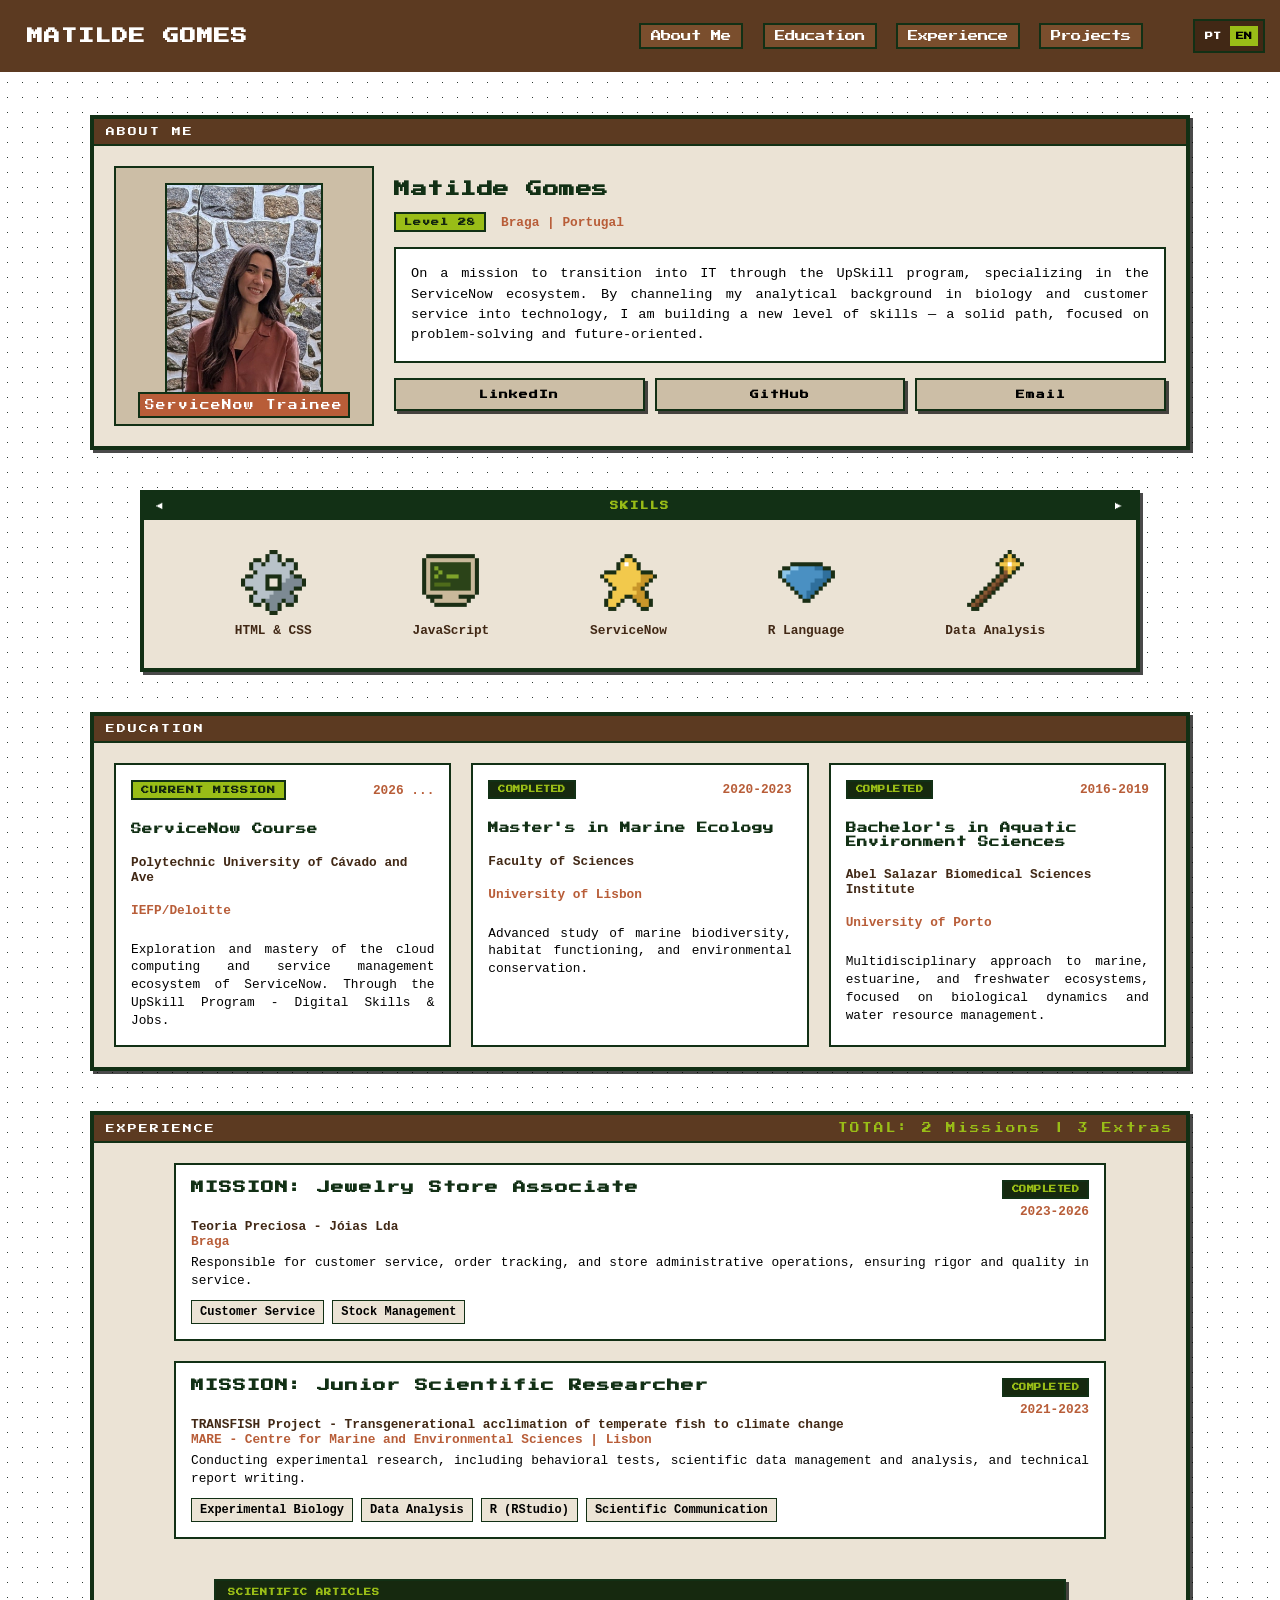
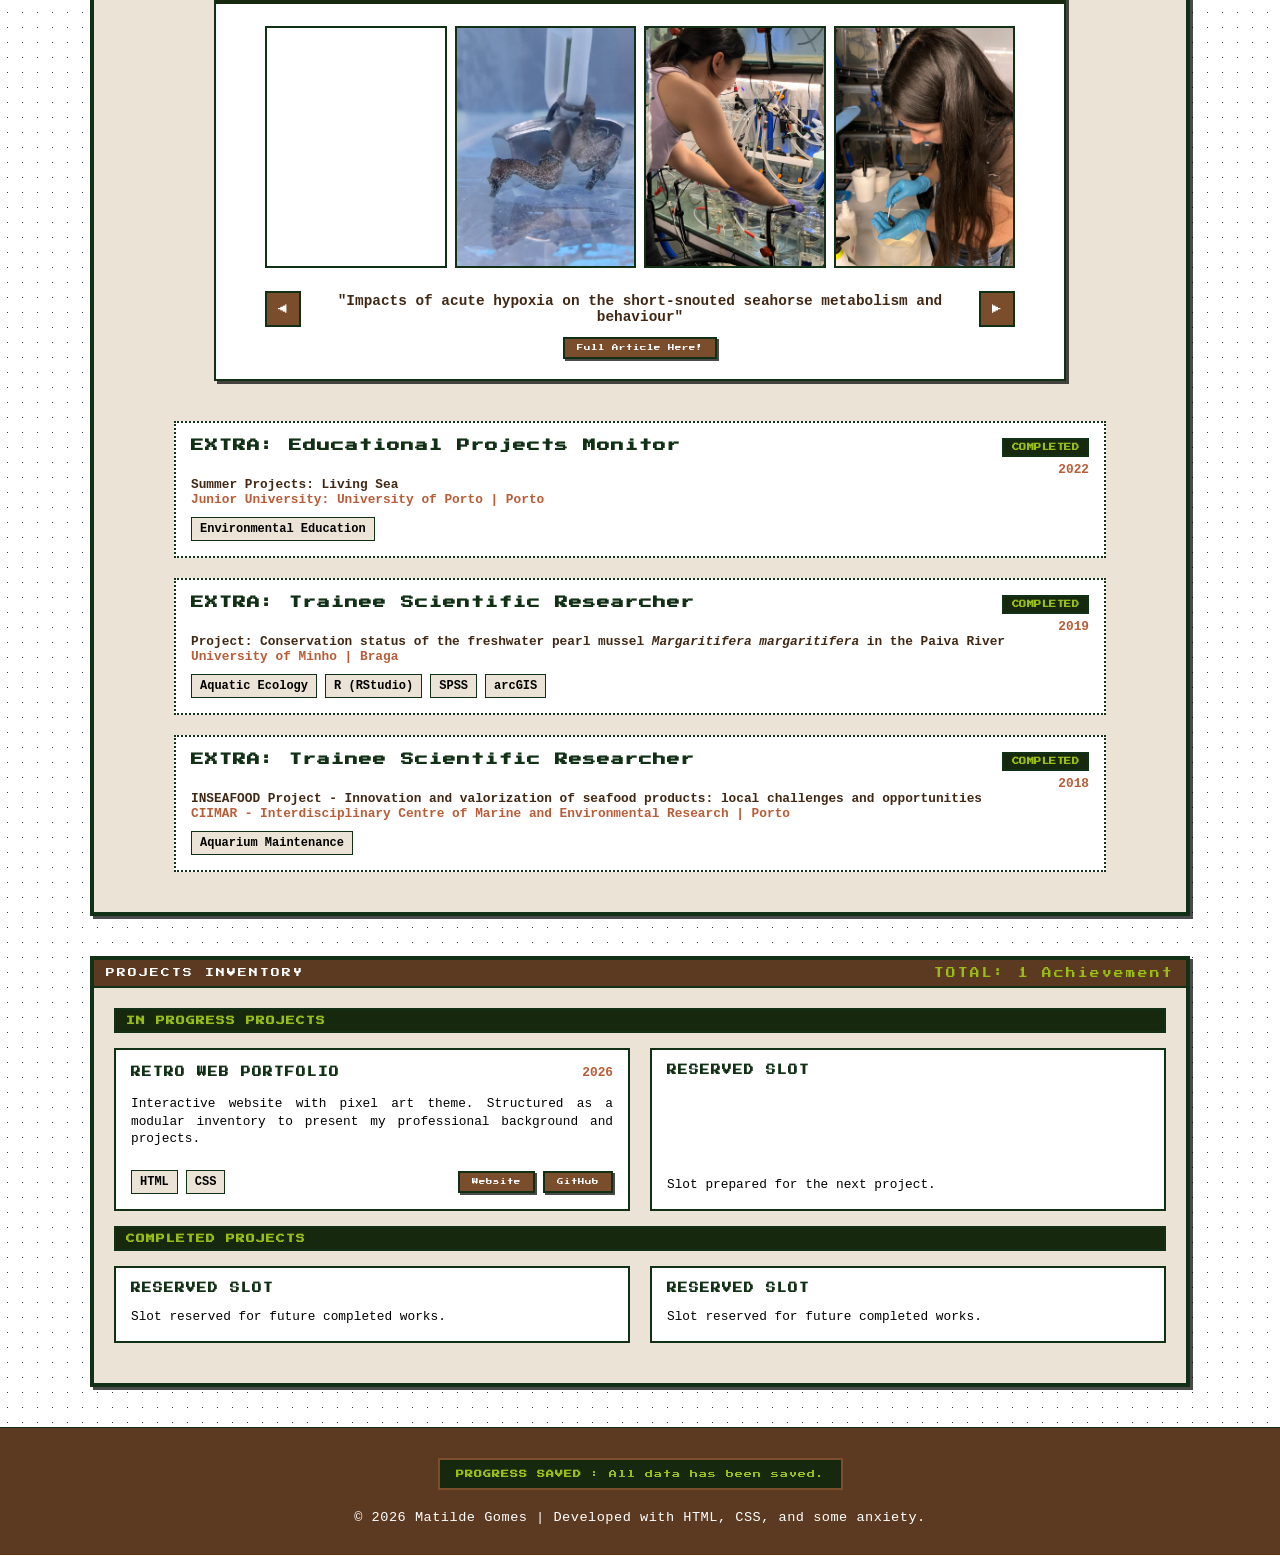
==== commit 2253d377: "chore: update html and css structure" ====
--- a/index-en.html
+++ b/index-en.html
@@ -11,31 +11,31 @@
 </head>
 
 <body>
-   <!-- HEADER -->
+    <!-- HEADER -->
     <header class="site-header">
         <div class="header-container">
             <h1 class="header-name">MATILDE GOMES</h1>
             <!-- Navigation Menu  -->
             <nav class="header-nav">
                 <!-- Mobile Menu -->
-                <a href="#mobile-menu" class="menu-btn">MENU ☰</a>
-                <div id="mobile-menu" class="nav-links-wrapper">
-                    <a href="#about-me" class="nav-link">About Me</a>
+                <a href="#menu" class="menu-btn-mobile">MENU ☰</a>
+                <div id="menu" class="nav-links-wrapper">
+                    <a href="#" class="nav-link">About Me</a>
                     <a href="#education" class="nav-link">Education</a>
                     <a href="#experience" class="nav-link">Experience</a>
-                    <!-- Projects Dropdown Menu -->
-                    <div class="nav-dropdown">
-                        <a href="#projects" class="nav-link">Projects<span class="dropdown-arrow">▾</span>
-                        </a>
+                    <details class="nav-dropdown">
+                        <summary class="nav-link">Projects</summary>
                         <div class="dropdown-menu">
                             <a href="#in-progress" class="dropdown-item">
-                                <span>In Progress</span> <span class="item-counter">1</span>
+                                <span>In Progress</span>
+                                <span class="item-counter">1</span>
                             </a>
                             <a href="#completed" class="dropdown-item">
-                                <span>Completed</span> <span class="item-counter">0</span>
+                                <span>Completed</span>
+                                <span class="item-counter">0</span>
                             </a>
                         </div>
-                    </div>
+                    </details>
                 </div>
             </nav>
             <!-- Languages -->
@@ -48,9 +48,7 @@
     <main>
         <!-- SECTION ABOUT ME -->
         <section id="about-me" class="section-box">
-            <div class="section-title">
-                <h2>ABOUT ME</h2>
-            </div>
+            <h2 class="section-title">ABOUT ME</h2>
             <div class="about-container">
                 <div class="about-avatar-box">
                     <div class="avatar-placeholder">
@@ -65,18 +63,19 @@
                         <span class="lime-green-box">Level 28</span>
                         <span class="complementary-info">Braga | Portugal</span>
                     </div>
-                    <p class="bio-box">On a mission to transition into IT through the UpSkill program,
+                    <p class="bio-box"> On a mission to transition into IT through the UpSkill program,
                         specializing in the ServiceNow ecosystem. By channeling my analytical background
                         in biology and customer service into technology, I am building
-                        a new level of skills—a solid path focused on problem-solving
+                        a new level of skills — a solid path, focused on problem-solving
                         and future-oriented.</p>
                     <!-- Social Media -->
                     <div class="about-links">
                         <a href="https://www.linkedin.com/in/matildegomes98/?locale=en_US" target="_blank"
-                            class="social-media-btn">LinkedIn</a>
-                        <a href="https://github.com/mjuliana98g" target="_blank" class="social-media-btn">GitHub</a>
+                            rel="noopener noreferrer" class="social-media-btn">LinkedIn</a>
+                        <a href="https://github.com/mjuliana98g" target="_blank" rel="noopener noreferrer"
+                            class="social-media-btn">GitHub</a>
                         <a href="https://mail.google.com/mail/?view=cm&fs=1&to=m.juliana.98.g@gmail.com&&su=Contact%20via%20Portfolio"
-                            target="_blank" class="social-media-btn">Email</a>
+                            target="_blank" rel="noopener noreferrer" class="social-media-btn">Email</a>
                     </div>
                 </div>
             </div>
@@ -91,50 +90,30 @@
                 <div class="hard-skills">
                     <div class="skills-header">
                         <label for="slide-hobbies" class="slide-arrow" title="previous">◀</label>
-                        <h3>HARD SKILLS</h3>
+                        <h3>SKILLS</h3>
                         <label for="slide-soft-skills" class="slide-arrow" title="next">▶</label>
                     </div>
                     <div class="skills-grid-box">
-                        <div class="skill-item-wrapper">
-                            <div class="skill-card-item">
-                                <div class="skill-icon-box">
-                                    <img src="HardSkills1.png" alt="Icon HTML CSS hard skill" class="skill-img">
-                                </div>
-                            </div>
-                            <span class="skill-name">HTML & CSS</span>
-                        </div>
-                        <div class="skill-item-wrapper">
-                            <div class="skill-card-item">
-                                <div class="skill-icon-box">
-                                    <img src="HardSkills2.png" alt="Icon JavaScript hard skill" class="skill-img">
-                                </div>
-                            </div>
-                            <span class="skill-name">JavaScript</span>
-                        </div>
-                        <div class="skill-item-wrapper">
-                            <div class="skill-card-item">
-                                <div class="skill-icon-box">
-                                    <img src="HardSkills3.png" alt="Icon ServiceNow hard skill" class="skill-img">
-                                </div>
-                            </div>
-                            <span class="skill-name">ServiceNow</span>
-                        </div>
-                        <div class="skill-item-wrapper">
-                            <div class="skill-card-item">
-                                <div class="skill-icon-box">
-                                    <img src="HardSkills4.png" alt="Icon RStudio hard skill" class="skill-img">
-                                </div>
-                            </div>
-                            <span class="skill-name">R Language</span>
-                        </div>
-                        <div class="skill-item-wrapper">
-                            <div class="skill-card-item">
-                                <div class="skill-icon-box">
-                                    <img src="HardSkills5.png" alt="Icon Data Analysis hard skill" class="skill-img">
-                                </div>
-                            </div>
-                            <span class="skill-name">Data Analysis</span>
-                        </div>
+                        <figure class="skill-item">
+                            <img src="HardSkills1.png" alt="HTML and CSS icon" class="skill-img">
+                            <figcaption class="skill-name">HTML & CSS</figcaption>
+                        </figure>
+                        <figure class="skill-item">
+                            <img src="HardSkills2.png" alt="JavaScript icon" class="skill-img">
+                            <figcaption class="skill-name">JavaScript</figcaption>
+                        </figure>
+                        <figure class="skill-item">
+                            <img src="HardSkills3.png" alt="ServiceNow icon" class="skill-img">
+                            <figcaption class="skill-name">ServiceNow</figcaption>
+                        </figure>
+                        <figure class="skill-item">
+                            <img src="HardSkills4.png" alt="R language icon" class="skill-img">
+                            <figcaption class="skill-name">R Language</figcaption>
+                        </figure>
+                        <figure class="skill-item">
+                            <img src="HardSkills5.png" alt="Data analysis icon" class="skill-img">
+                            <figcaption class="skill-name">Data Analysis</figcaption>
+                        </figure>
                     </div>
                 </div>
                 <!-- soft skills -->
@@ -145,54 +124,30 @@
                         <label for="slide-hobbies" class="slide-arrow" title="next">▶</label>
                     </div>
                     <div class="skills-grid-box">
-                        <div class="skill-item-wrapper">
-                            <div class="skill-card-item">
-                                <div class="skill-icon-box">
-                                    <img src="SoftSkill1.png" alt="Icon problem solving skill" class="skill-img">
-                                </div>
-                            </div>
-                            <span class="skill-name">Problem Solving</span>
-                        </div>
-                        <div class="skill-item-wrapper">
-                            <div class="skill-card-item">
-                                <div class="skill-icon-box"><img src="SoftSkill2.png" alt="Icon comunication soft skill"
-                                        class="skill-img">
-                                </div>
-                            </div>
-                            <span class="skill-name">Communication</span>
-                        </div>
-                        <div class="skill-item-wrapper">
-                            <div class="skill-card-item">
-                                <div class="skill-icon-box"><img src="SoftSkill3.png" alt="Icon team work soft skills"
-                                        class="skill-img">
-                                </div>
-                            </div>
-                            <span class="skill-name">Teamwork</span>
-                        </div>
-                        <div class="skill-item-wrapper">
-                            <div class="skill-card-item">
-                                <div class="skill-icon-box"><img src="SoftSkills4.png"
-                                        alt="Icon adaptability soft skills" class="skill-img">
-                                </div>
-                            </div>
-                            <span class="skill-name">Adaptability</span>
-                        </div>
-                        <div class="skill-item-wrapper">
-                            <div class="skill-card-item">
-                                <div class="skill-icon-box"><img src="SoftSkills5.png"
-                                        alt="Icon time management soft skills" class="skill-img">
-                                </div>
-                            </div>
-                            <span class="skill-name">Time Management</span>
-                        </div>
-                        <div class="skill-item-wrapper">
-                            <div class="skill-card-item">
-                                <div class="skill-icon-box"><img src="SoftSkills6.png"
-                                        alt="Icon critical thinking soft skills" class="skill-img">
-                                </div>
-                            </div>
-                            <span class="skill-name">Critical Thinking</span>
-                        </div>
+                        <figure class="skill-item">
+                            <img src="SoftSkill1.png" alt="Problem solving icon" class="skill-img">
+                            <figcaption class="skill-name">Problem Solving</figcaption>
+                        </figure>
+                        <figure class="skill-item">
+                            <img src="SoftSkill2.png" alt="Communication icon" class="skill-img">
+                            <figcaption class="skill-name">Communication</figcaption>
+                        </figure>
+                        <figure class="skill-item">
+                            <img src="SoftSkill3.png" alt="Teamwork icon" class="skill-img">
+                            <figcaption class="skill-name">Teamwork</figcaption>
+                        </figure>
+                        <figure class="skill-item">
+                            <img src="SoftSkills4.png" alt="Adaptability icon" class="skill-img">
+                            <figcaption class="skill-name">Adaptability</figcaption>
+                        </figure>
+                        <figure class="skill-item">
+                            <img src="SoftSkills5.png" alt="Time management icon" class="skill-img">
+                            <figcaption class="skill-name">Time Management</figcaption>
+                        </figure>
+                        <figure class="skill-item">
+                            <img src="SoftSkills6.png" alt="Critical thinking icon" class="skill-img">
+                            <figcaption class="skill-name">Critical Thinking</figcaption>
+                        </figure>
                     </div>
                 </div>
                 <!-- hobbies -->
@@ -203,61 +158,37 @@
                         <label for="slide-hard-skills" class="slide-arrow" title="next">▶</label>
                     </div>
                     <div class="skills-grid-box">
-                        <div class="skill-item-wrapper">
-                            <div class="skill-card-item">
-                                <div class="skill-icon-box"><img src="Hobbie1.png" alt="Icon books hobbie"
-                                        class="skill-img">
-                                </div>
-                            </div>
-                            <span class="skill-name">Books</span>
-                        </div>
-                        <div class="skill-item-wrapper">
-                            <div class="skill-card-item">
-                                <div class="skill-icon-box"><img src="Hobbie2.png" alt="Icon movies hobbie"
-                                        class="skill-img">
-                                </div>
-                            </div>
-                            <span class="skill-name">Movies</span>
-                        </div>
-                        <div class="skill-item-wrapper">
-                            <div class="skill-card-item">
-                                <div class="skill-icon-box"><img src="Hobbie3.png" alt="Icon series hobbie"
-                                        class="skill-img">
-                                </div>
-                            </div>
-                            <span class="skill-name">Series</span>
-                        </div>
-                        <div class="skill-item-wrapper">
-                            <div class="skill-card-item">
-                                <div class="skill-icon-box"><img src="Hobbie4.png" alt="Icon hiking hobbie"
-                                        class="skill-img">
-                                </div>
-                            </div>
-                            <span class="skill-name">Hiking</span>
-                        </div>
-                        <div class="skill-item-wrapper">
-                            <div class="skill-card-item">
-                                <div class="skill-icon-box"><img src="Hobbie5.png" alt="Icon journaling hobbie"
-                                        class="skill-img">
-                                </div>
-                            </div>
-                            <span class="skill-name">Journaling</span>
-                        </div>
-                        <div class="skill-item-wrapper">
-                            <div class="skill-card-item">
-                                <div class="skill-icon-box"><img src="Hobbie6.png" alt="Icon friends hobbie"
-                                        class="skill-img">
-                                </div>
-                            </div>
-                            <span class="skill-name">Socializing</span>
-                        </div>
-                    </div>
-                    <!-- Sugestions -->
+                        <figure class="skill-item">
+                            <img src="Hobbie1.png" alt="Books icon" class="skill-img">
+                            <figcaption class="skill-name">Books</figcaption>
+                        </figure>
+                        <figure class="skill-item">
+                            <img src="Hobbie2.png" alt="Movies icon" class="skill-img">
+                            <figcaption class="skill-name">Movies</figcaption>
+                        </figure>
+                        <figure class="skill-item">
+                            <img src="Hobbie3.png" alt="TV series icon" class="skill-img">
+                            <figcaption class="skill-name">Series</figcaption>
+                        </figure>
+                        <figure class="skill-item">
+                            <img src="Hobbie4.png" alt="Hiking icon" class="skill-img">
+                            <figcaption class="skill-name">Hiking</figcaption>
+                        </figure>
+                        <figure class="skill-item">
+                            <img src="Hobbie5.png" alt="Journaling icon" class="skill-img">
+                            <figcaption class="skill-name">Journaling</figcaption>
+                        </figure>
+                        <figure class="skill-item">
+                            <img src="Hobbie6.png" alt="Socializing icon" class="skill-img">
+                            <figcaption class="skill-name">Socializing</figcaption>
+                        </figure>
+                    </div>
+                    <!-- Suggestions -->
                     <div class="suggestion-form-box">
-                        <p class="suggestion-label">Leave your recommendation:</p>
+                        <label for="suggestion-input" class="suggestion-label">Leave your recommendation:</label>
                         <div class="suggestion-input-row">
-                            <input type="text" placeholder="Write a book, movie, ..."
-                                class="suggestion-text-input" disabled>
+                            <input type="text" id="suggestion-input" placeholder="Type a book, movie, series, ..."
+                                class="suggestion-text-input">
                             <button type="button" class="web-box">Send</button>
                         </div>
                     </div>
@@ -266,64 +197,55 @@
         </section>
         <!-- SECTION EDUCATION -->
         <section class="section-box" id="education">
-            <div class="section-title">
-                <h2>EDUCATION</h2>
-            </div>
+            <h2 class="section-title">EDUCATION</h2>
             <div class="education-container">
                 <!-- Card 1 -->
-                <div class="education-card">
+                <article class="education-card">
                     <div class="education-card-container">
                         <span class="lime-green-box">CURRENT MISSION</span>
                         <span class="complementary-info">2026 ...</span>
                     </div>
                     <h3>ServiceNow Course</h3>
-                    <div class="institution-container">
-                        <p class="institution">Polytechnic University of Cávado and Ave</p>
-                        <p class="complementary-info">IEFP/Deloitte</p>
-                    </div>
-                    <p class="description">Exploration and mastery of cloud computing and service management ecosystem of ServiceNow. Through the UpSkill Program - Digital Skills & Jobs.</p>
-                </div>
+                    <p class="institution">Polytechnic University of Cávado and Ave</p>
+                    <p class="complementary-info">IEFP/Deloitte</p>
+                    <p class="description">Exploration and mastery of the cloud computing and service management
+                        ecosystem of ServiceNow. Through the UpSkill Program - Digital Skills & Jobs.</p>
+                </article>
                 <!-- Card 2 -->
-                <div class="education-card">
+                <article class="education-card">
                     <div class="education-card-container">
                         <span class="dark-green-box">COMPLETED</span>
                         <span class="complementary-info">2020-2023</span>
                     </div>
                     <h3>Master's in Marine Ecology</h3>
-                    <div class="institution-container">
-                        <p class="institution">Faculty of Sciences</p>
-                        <p class="complementary-info">University of Lisbon</p>
-                    </div>
-                    <p class="description">Advanced study of marine biodiversity, habitat functioning, and environmental conservation.</p>
-                </div>
+                    <p class="institution">Faculty of Sciences</p>
+                    <p class="complementary-info">University of Lisbon</p>
+                    <p class="description">Advanced study of marine biodiversity, habitat functioning, and environmental
+                        conservation.</p>
+                </article>
                 <!-- Card 3 -->
-                <div class="education-card">
+                <article class="education-card">
                     <div class="education-card-container">
                         <span class="dark-green-box">COMPLETED</span>
                         <span class="complementary-info">2016-2019</span>
                     </div>
                     <h3>Bachelor's in Aquatic Environment Sciences</h3>
-                    <div class="institution-container">
-                        <p class="institution">Abel Salazar Biomedical Sciences Institute</p>
-                        <p class="complementary-info">University of Porto</p>
-                    </div>
-                    <p class="description">Multidisciplinary approach to marine, estuarine, and freshwater ecosystems, focused on biological dynamics and water resource management.
-                    </p>
-                </div>
+                    <p class="institution">Abel Salazar Biomedical Sciences Institute</p>
+                    <p class="complementary-info">University of Porto</p>
+                    <p class="description">Multidisciplinary approach to marine, estuarine, and freshwater ecosystems,
+                        focused on biological dynamics and water resource management.</p>
+                </article>
             </div>
         </section>
         <!-- SECTION EXPERIENCE -->
         <section class="section-box" id="experience">
             <div class="section-title">
                 <h2>EXPERIENCE</h2>
-                <div class="title-complement">
-                    <span>TOTAL: 2 Missions</span>
-                    <span>3 Extras</span>
-                </div>
+                <span class="title-complement">TOTAL: 2 Missions | 3 Extras</span>
             </div>
             <div class="experience-container">
                 <!-- Card 1 -->
-                <div class="experience-card">
+                <article class="experience-card">
                     <div class="experience-card-top">
                         <h3>MISSION: Jewelry Store Associate</h3>
                         <div class="experience-card-meta">
@@ -331,18 +253,17 @@
                             <span class="complementary-info">2023-2026</span>
                         </div>
                     </div>
-                    <div class="institution-container">
-                        <p class="institution">Teoria Preciosa - Jóias Lda</p>
-                        <p class="complementary-info">Braga</p>
-                    </div>
-                    <p class="description">Excellence in customer service, stock management, and administrative support, ensuring daily store operational efficiency and customer satisfaction.</p>
+                    <p class="institution">Teoria Preciosa - Jóias Lda</p>
+                    <p class="complementary-info">Braga</p>
+                    <p class="description">Responsible for customer service, order tracking, and store administrative
+                        operations, ensuring rigor and quality in service.</p>
                     <div class="card-tags">
                         <span class="grey-box">Customer Service</span>
                         <span class="grey-box">Stock Management</span>
                     </div>
-                </div>
+                </article>
                 <!-- Card 2 -->
-                <div class="experience-card">
+                <article class="experience-card">
                     <div class="experience-card-top">
                         <h3>MISSION: Junior Scientific Researcher</h3>
                         <div class="experience-card-meta">
@@ -350,18 +271,18 @@
                             <span class="complementary-info">2021-2023</span>
                         </div>
                     </div>
-                    <div class="institution-container">
-                        <p class="institution"><strong>TRANSFISH</strong> Project - Transgenerational acclimation of temperate fish to climate change</p>
-                        <p class="complementary-info">MARE - Centre for Marine and Environmental Sciences | Lisbon</p>
-                    </div>
-                    <p class="description">Conducting experimental research, including behavioral tests, scientific data management and analysis, and technical report writing.</p>
+                    <p class="institution"><strong>TRANSFISH</strong> Project - Transgenerational acclimation of
+                        temperate fish to climate change</p>
+                    <p class="complementary-info">MARE - Centre for Marine and Environmental Sciences | Lisbon</p>
+                    <p class="description">Conducting experimental research, including behavioral tests, scientific data
+                        management and analysis, and technical report writing.</p>
                     <div class="card-tags">
                         <span class="grey-box">Experimental Biology</span>
                         <span class="grey-box">Data Analysis</span>
                         <span class="grey-box">R (RStudio)</span>
                         <span class="grey-box">Scientific Communication</span>
                     </div>
-                </div>
+                </article>
                 <!-- scientific reports -->
                 <div class="reports-section">
                     <h3 class="reports-title">SCIENTIFIC ARTICLES</h3>
@@ -369,40 +290,45 @@
                     <input type="radio" name="report-slider" id="report-1" checked>
                     <input type="radio" name="report-slider" id="report-2">
                     <div class="reports-carousel-container">
-                        <div class="report-images-row">
-                            <video src="VID_seahorse.mp4" autoplay muted loop playsinline class="report-video"></video>
-                            <img src="seahorse.jpg" alt="Scientific report seahorse image" class="report-img">
-                            <img src="seahorse3.jpg" alt="Scientific report lab image" class="report-img">
-                            <img src="seahorse4.jpg" alt="Scientific report lab image 2" class="report-img">
-                        </div>
+                        <figure class="report-images-row">
+                            <video src="VID_seahorse.mp4" autoplay muted loop playsinline class="report-video">
+                                Your browser does not support video playback.
+                            </video>
+                            <img src="seahorse.jpg" alt="Seahorse photographed in a scientific research context"
+                                class="report-img">
+                            <img src="seahorse3.jpg" alt="Laboratory photographic record" class="report-img">
+                            <img src="seahorse4.jpg" alt="Laboratory photographic record, assay 2" class="report-img">
+                            <figcaption class="sr-only"></figcaption>
+                        </figure>
                         <div class="report-slide">
                             <div class="report-title-row">
                                 <label for="report-2" class="report-arrow" title="previous">◀</label>
-                                <h5 class="report-title">"Impacts of acute hypoxia on the short-snouted seahorse
-                                    metabolism and behaviour"</h5>
+                                <h4 class="report-title">"Impacts of acute hypoxia on the short-snouted seahorse
+                                    metabolism and behaviour"</h4>
                                 <label for="report-2" class="report-arrow" title="next">▶</label>
                             </div>
                             <a href="https://www.sciencedirect.com/science/article/pii/S0048969723055183?via%3Dihub"
-                                target="_blank" class="web-box">
+                                target="_blank" rel="noopener noreferrer" class="web-box">
                                 <span>Full Article Here!</span>
                             </a>
                         </div>
                         <div class="report-slide">
                             <div class="report-title-row">
                                 <label for="report-1" class="report-arrow" title="previous">◀</label>
-                                <h5 class="report-title">"Physiological and behavioral responses of seahorse newborns
-                                    to acute hypoxia"</h5>
+                                <h4 class="report-title">"Physiological and behavioral responses of seahorse
+                                    newborns
+                                    to acute hypoxia"</h4>
                                 <label for="report-1" class="report-arrow" title="next">▶</label>
                             </div>
                             <a href="https://www.sciencedirect.com/science/article/abs/pii/S0141113625004015"
-                                target="_blank" class="web-box">
+                                target="_blank" rel="noopener noreferrer" class="web-box">
                                 <span>Full Article Here!</span>
                             </a>
                         </div>
                     </div>
                 </div>
                 <!-- Card 3 -->
-                <div class="experience-card-side-quest">
+                <article class="experience-card-side-quest">
                     <div class="experience-card-top">
                         <h3>EXTRA: Educational Projects Monitor</h3>
                         <div class="experience-card-meta">
@@ -410,16 +336,14 @@
                             <span class="complementary-info">2022</span>
                         </div>
                     </div>
-                    <div class="institution-container">
-                        <p class="institution">Summer Projects: Living Sea</p>
-                        <p class="complementary-info">Junior University: University of Porto | Porto</p>
-                    </div>
+                    <p class="institution">Summer Projects: Living Sea</p>
+                    <p class="complementary-info">Junior University: University of Porto | Porto</p>
                     <div class="card-tags">
                         <span class="grey-box">Environmental Education</span>
                     </div>
-                </div>
+                </article>
                 <!-- Card 4 -->
-                <div class="experience-card-side-quest">
+                <article class="experience-card-side-quest">
                     <div class="experience-card-top">
                         <h3>EXTRA: Trainee Scientific Researcher</h3>
                         <div class="experience-card-meta">
@@ -427,20 +351,18 @@
                             <span class="complementary-info">2019</span>
                         </div>
                     </div>
-                    <div class="institution-container">
-                        <p class="institution">Project: Conservation status of the freshwater pearl mussel <i>Margaritifera
-                                margaritifera</i> in the Paiva River</p>
-                        <p class="complementary-info">University of Minho | Braga</p>
-                    </div>
+                    <p class="institution">Project: Conservation status of the freshwater pearl mussel <i>Margaritifera
+                            margaritifera</i> in the Paiva River</p>
+                    <p class="complementary-info">University of Minho | Braga</p>
                     <div class="card-tags">
                         <span class="grey-box">Aquatic Ecology</span>
                         <span class="grey-box">R (RStudio)</span>
                         <span class="grey-box">SPSS</span>
                         <span class="grey-box">arcGIS</span>
                     </div>
-                </div>
+                </article>
                 <!-- Card 5 -->
-                <div class="experience-card-side-quest">
+                <article class="experience-card-side-quest">
                     <div class="experience-card-top">
                         <h3>EXTRA: Trainee Scientific Researcher</h3>
                         <div class="experience-card-meta">
@@ -448,24 +370,21 @@
                             <span class="complementary-info">2018</span>
                         </div>
                     </div>
-                    <div class="institution-container">
-                        <p class="institution"><strong>INSEAFOOD</strong> Project - Innovation and valorization of
-                            seafood products: local challenges and opportunities</p>
-                        <p class="complementary-info">CIIMAR - Interdisciplinary Centre of Marine and Environmental Research | Porto</p>
-                    </div>
+                    <p class="institution"><strong>INSEAFOOD</strong> Project - Innovation and valorization of seafood
+                        products: local challenges and opportunities</p>
+                    <p class="complementary-info">CIIMAR - Interdisciplinary Centre of Marine and Environmental Research
+                        | Porto</p>
                     <div class="card-tags">
                         <span class="grey-box">Aquarium Maintenance</span>
                     </div>
-                </div>
+                </article>
             </div>
         </section>
         <!-- PROJECTS SECTION -->
         <section class="section-box" id="projects">
             <div class="section-title">
                 <h2>PROJECTS INVENTORY</h2>
-                <div class="title-complement">
-                    <span>TOTAL: 1 Achievement</span>
-                </div>
+                <span class="title-complement">TOTAL: 1 Achievement</span>
             </div>
             <div class="projects-category-wrapper">
                 <!-- in progress -->
@@ -474,7 +393,7 @@
                 </div>
                 <div class="projects-container">
                     <!-- SLOT 1-->
-                    <div class="project-card">
+                    <article class="project-card">
                         <div class="project-card-header">
                             <h4 class="project-title">RETRO WEB PORTFOLIO</h4>
                             <span class="complementary-info">2026</span>
@@ -489,26 +408,26 @@
                                     <span class="grey-box">CSS</span>
                                 </div>
                                 <div class="card-web-tags-projects">
-                                    <a href="#" target="_blank" class="web-box">
+                                    <a href="#" target="_blank" rel="noopener noreferrer" class="web-box">
                                         <span>Website</span>
                                     </a>
                                     <a href="https://github.com/mjuliana98g/matilde-gomes-portfolio" target="_blank"
-                                        class="web-box">
+                                        rel="noopener noreferrer" class="web-box">
                                         <span>GitHub</span>
                                     </a>
                                 </div>
                             </div>
                         </div>
-                    </div>
+                    </article>
                     <!-- SLOT 2-->
-                    <div class="project-card">
+                    <article class="project-card">
                         <div class="project-card-header">
                             <h4 class="project-title">RESERVED SLOT</h4>
                         </div>
                         <div class="project-info">
                             <p class="description">Slot prepared for the next project.</p>
                         </div>
-                    </div>
+                    </article>
                 </div>
                 <!-- completed -->
                 <div id="completed" class="project-category-title">
@@ -516,23 +435,23 @@
                 </div>
                 <div class="projects-container">
                     <!-- SLOT 3-->
-                    <div class="project-card">
+                    <article class="project-card">
                         <div class="project-card-header">
                             <h4 class="project-title">RESERVED SLOT</h4>
                         </div>
                         <div class="project-info">
                             <p class="description">Slot reserved for future completed works.</p>
                         </div>
-                    </div>
+                    </article>
                     <!-- SLOT 4-->
-                    <div class="project-card">
+                    <article class="project-card">
                         <div class="project-card-header">
                             <h4 class="project-title">RESERVED SLOT</h4>
                         </div>
                         <div class="project-info">
                             <p class="description">Slot reserved for future completed works.</p>
                         </div>
-                    </div>
+                    </article>
                 </div>
             </div>
         </section>
@@ -543,4 +462,5 @@
         </footer>
     </main>
 </body>
+
 </html>
--- a/style.css
+++ b/style.css
@@ -1,16 +1,17 @@
 :root {
     /* Colors */
     --dark-brown: #412815;
-    --medium-brown: #5C3A21;
+    --medium-brown: #5c3a21;
     --light-brown: #7a4e2d;
     --lime-green: #99bd17;
     --dark-green: #123015;
     --medium-green: #16290f;
     --light-green: #457236;
-    --shadow: rgba(0, 0, 0, 0.711);
     --light-pink: #ebe3d5;
     --medium-pink: #ccbea6;
     --orange: #b85d38;
+    --background-dot: #2d3732;
+    --shadow: rgba(0, 0, 0, 0.711);
 
     /* Fonts */
     --font-pixel: 'Press Start 2P', monospace;
@@ -19,23 +20,29 @@
     /* Borders */
     --border-pixel: 2px solid var(--dark-green);
     --border-pixel-dotted: 2px dotted var(--dark-green);
+}
+
+/* Global */
+
+html {
+    scroll-behavior: smooth;
 }
 
 * {
     margin: 0;
     padding: 0;
     box-sizing: border-box;
-    scroll-behavior: smooth;
 }
 
 body {
+    padding-top: clamp(70px, 10vw, 95px);
     background-color: white;
-    background-image: radial-gradient(circle, #2d3732 0.5px, transparent 0.5px);
+    background-image: radial-gradient(circle, var(--background-dot) 0.5px, transparent 0.5px);
     background-size: 15px 15px;
-    padding-top: clamp(70px, 10vw, 95px);
-}
-
-/* --- HEADER --- */
+}
+
+/* Header */
+
 .site-header {
     position: fixed;
     top: 0;
@@ -49,15 +56,14 @@
     display: flex;
     justify-content: space-between;
     align-items: center;
-    margin: 0 auto;
+    max-width: 1400px;
+    margin: 10px auto;
     padding: 6px clamp(10px, 1.5vw, 15px);
-    max-width: 1400px;
 }
 
 .header-name {
-    display: flex;
-    justify-content: center;
-    align-items: center;
+    display: grid;
+    place-items: center;
     padding: 12px;
     color: white;
     font-size: clamp(0.7rem, 1.5vw, 1rem);
@@ -67,12 +73,11 @@
 
 .header-nav {
     margin-left: auto;
-    margin-right: 5%;
+    margin-right: 4%;
 }
 
 .nav-links-wrapper {
     display: flex;
-    align-items: center;
     gap: clamp(10px, 1.5vw, 20px);
 }
 
@@ -84,16 +89,16 @@
     color: white;
     font-size: clamp(0.5rem, 0.9vw, 0.65rem);
     text-decoration: none;
+    white-space: nowrap;
     background-color: var(--light-brown);
     border: var(--border-pixel);
-    transition: transform 0.1s ease, box-shadow 0.1s ease;
-    white-space: nowrap;
+    transition: transform 0.1s ease, box-shadow 0.1s ease, background-color 0.1s ease, color 0.1s ease;
 }
 
 .nav-link:hover {
     color: black;
     background-color: var(--lime-green);
-    box-shadow: 3px 3px 0px var(--dark-green);
+    box-shadow: 3px 3px 0 var(--dark-green);
     transform: translate(-1px, -1px);
 }
 
@@ -101,36 +106,30 @@
     position: relative;
 }
 
-.dropdown-arrow {
-    margin-left: 5px;
-    font-size: clamp(0.7rem, 1.2vw, 1rem);
-    line-height: 0;
-    transform: translateY(-3px);
-    transition: transform 0.6s ease;
-}
-
-.nav-dropdown:hover .dropdown-arrow {
-    transform: translateY(3px) rotate(180deg);
-}
-
-.menu-btn {
-    display: none;
+.nav-dropdown summary {
+    list-style: none;
+    cursor: pointer;
+}
+
+.nav-dropdown:hover>.dropdown-menu {
+    display: flex;
+}
+
+.nav-dropdown:hover {
+    z-index: 1001;
 }
 
 .dropdown-menu {
     display: none;
+    flex-direction: column;
     position: absolute;
     top: 100%;
+    left: 0;
+    min-width: 160px;
     gap: 4px;
     padding: 6px;
     background-color: var(--medium-green);
-    min-width: 160px;
-    z-index: 100;
-}
-
-.nav-dropdown:hover .dropdown-menu {
-    display: flex;
-    flex-direction: column;
+    z-index: 1000;
 }
 
 .dropdown-item {
@@ -142,7 +141,7 @@
     font-size: clamp(0.45rem, 0.8vw, 0.55rem);
     text-decoration: none;
     background-color: var(--light-green);
-    transition: background-color 0.1s ease;
+    transition: background-color 0.1s ease, color 0.1s ease;
 }
 
 .dropdown-item:hover {
@@ -158,12 +157,16 @@
     border: 0.5px solid var(--lime-green);
 }
 
+.menu-btn-mobile {
+    display: none;
+}
+
 .header-languages {
     display: flex;
     justify-content: center;
     align-items: center;
+    gap: 2px;
     padding: 4px;
-    gap: 2px;
     background-color: var(--dark-brown);
     border: var(--border-pixel);
 }
@@ -191,79 +194,80 @@
     background-color: var(--light-brown);
 }
 
-/* MAIN */
-
-/* --- Global components --- */
+/*Main global components */
 
 .section-box {
     width: calc(100% - 40px);
     max-width: 1100px;
-    margin: 0 auto 20px auto;
+    margin: 20px auto 40px;
     padding-bottom: 20px;
     background-color: var(--light-pink);
     border: 4px solid var(--dark-green);
-    box-shadow: 3px 3px 0px var(--shadow);
-    scroll-margin-top: 90px;
+    box-shadow: 3px 3px 0 var(--shadow);
+    scroll-margin-top: 100px;
 }
 
 .section-title {
     display: flex;
     justify-content: space-between;
     align-items: center;
+    gap: 20px;
     padding: 8px 12px;
     margin-bottom: 20px;
     color: white;
     font-family: var(--font-pixel);
-    font-size: 0.45rem;
+    font-size: 0.55rem;
+    font-weight: normal;
     letter-spacing: 2px;
     background-color: var(--medium-brown);
     border-bottom: var(--border-pixel);
 }
 
+.lime-green-box,
+.dark-green-box {
+    align-self: flex-start;
+    font-family: var(--font-pixel);
+    font-weight: bold;
+}
+
 .lime-green-box {
-    align-self: flex-start;
     padding: 4px 8px;
     color: var(--medium-green);
-    font-family: var(--font-pixel);
     font-size: 0.5rem;
-    font-weight: bold;
     letter-spacing: 1px;
     background-color: var(--lime-green);
     border: var(--border-pixel);
 }
 
 .dark-green-box {
-    align-self: flex-start;
     padding: 4px 8px;
     color: var(--lime-green);
-    font-family: var(--font-pixel);
     font-size: 0.45rem;
-    font-weight: bold;
     letter-spacing: 0.5px;
     background-color: var(--medium-green);
     border: var(--border-pixel);
 }
 
 .complementary-info {
+    color: var(--orange);
     font-family: var(--font-mono);
     font-size: 0.8rem;
     font-weight: bold;
-    color: var(--orange);
 }
 
 .institution {
+    color: var(--dark-brown);
     font-family: var(--font-mono);
     font-size: 0.8rem;
     font-weight: bold;
-    color: var(--dark-brown);
 }
 
 .description {
     margin-top: 5px;
+    color: black;
     font-family: var(--font-mono);
     font-size: 0.8rem;
     line-height: 1.4;
-    color: black;
     text-align: justify;
 }
 
@@ -271,18 +275,18 @@
     display: flex;
     flex-wrap: wrap;
     justify-content: flex-start;
+    gap: 8px;
     margin-top: 10px;
-    gap: 8px;
 }
 
 .grey-box {
+    padding: 4px 8px;
+    color: black;
+    font-family: var(--font-mono);
+    font-size: clamp(0.65rem, 1.2vw, 0.75rem);
+    font-weight: bold;
     background-color: var(--light-pink);
     border: 1px solid var(--dark-green);
-    font-family: var(--font-mono);
-    font-size: clamp(0.65rem, 1.2vw, 0.75rem);
-    padding: 4px 8px;
-    color: black;
-    font-weight: bold;
 }
 
 .title-complement {
@@ -293,9 +297,32 @@
     font-family: var(--font-pixel);
     font-size: clamp(0.45rem, 1.5vw, 0.6rem);
     text-align: right;
-}
-
-/* --- SECTION ABOUT ME --- */
+    margin-left: auto;
+}
+
+.web-box {
+    display: inline-grid;
+    place-items: center;
+    padding: 6px 12px;
+    color: white;
+    font-family: var(--font-pixel);
+    font-size: 0.4rem;
+    letter-spacing: 1px;
+    text-decoration: none;
+    background-color: var(--light-brown);
+    border: var(--border-pixel);
+    box-shadow: 2px 2px 0 var(--shadow);
+    transition: transform 0.1s ease, background-color 0.1s ease, color 0.1s ease, box-shadow 0.1s ease;
+}
+
+.web-box:hover {
+    color: black;
+    background-color: var(--lime-green);
+    box-shadow: 3px 3px 0 var(--dark-green);
+    transform: translate(-1px, -1px);
+}
+
+/* Section About Me*/
 
 .about-container {
     display: flex;
@@ -309,20 +336,19 @@
     flex-direction: column;
     justify-content: center;
     align-items: center;
+    position: relative;
+    width: clamp(180px, 30%, 260px);
+    min-width: 180px;
+    height: 260px;
     padding: 15px;
-    position: relative;
-    width: 30%;
-    min-width: 200px;
-    height: 260px;
+    flex-shrink: 0;
     background-color: var(--medium-pink);
     border: var(--border-pixel);
-    flex-shrink: 0;
 }
 
 .avatar-placeholder {
-    display: flex;
-    justify-content: center;
-    align-items: center;
+    display: grid;
+    place-items: center;
     overflow: hidden;
     width: 70%;
     height: 100%;
@@ -362,16 +388,16 @@
 }
 
 .about-content {
+    display: flex;
     flex: 1;
-    display: flex;
     flex-direction: column;
     gap: 15px;
     min-width: 0;
 }
 
 .about-content h3 {
-    font-family: var(--font-pixel);
     color: var(--dark-green);
+    font-family: var(--font-pixel);
     font-size: 1rem;
     letter-spacing: 0.5px;
 }
@@ -402,34 +428,34 @@
     flex: 1;
     padding: 10px;
     color: black;
-    text-align: center;
     font-family: var(--font-pixel);
     font-size: 0.55rem;
     font-weight: bold;
     letter-spacing: 1px;
+    text-align: center;
     text-decoration: none;
     background-color: var(--medium-pink);
     border: var(--border-pixel);
-    box-shadow: 3px 3px 0px var(--shadow);
-    transition: transform 0.1s ease, box-shadow 0.1s ease;
+    box-shadow: 3px 3px 0 var(--shadow);
+    transition: transform 0.1s ease, box-shadow 0.1s ease, background-color 0.1s ease;
 }
 
 .social-media-btn:hover {
     background-color: var(--lime-green);
-    box-shadow: 4px 4px 0px var(--dark-green);
+    box-shadow: 4px 4px 0 var(--dark-green);
     transform: translate(-1px, -1px);
 }
 
-/* --- SECTION SKILLS --- */
+/* Section Skills */
 
 .skills-section {
     width: calc(100% - 40px);
     max-width: 1000px;
-    margin: 40px auto 40px auto;
+    margin: 40px auto;
     padding-bottom: 20px;
     background-color: var(--light-pink);
     border: 4px solid var(--dark-green);
-    box-shadow: 3px 3px 0px var(--shadow);
+    box-shadow: 3px 3px 0 var(--shadow);
     scroll-margin-top: 90px;
 }
 
@@ -466,66 +492,46 @@
     display: flex;
     justify-content: space-evenly;
     align-items: center;
+    flex-wrap: wrap;
     gap: 20px 30px;
-    flex-wrap: wrap;
     padding: 10px 20px;
 }
 
-.skill-item-wrapper {
+.skill-item {
     display: flex;
     flex-direction: column;
     align-items: center;
     gap: 8px;
 }
 
-.skill-card-item {
-    background-color: white;
-    border: 2px solid var(--dark-green);
-    padding: 10px;
-    display: flex;
-    justify-content: center;
-    align-items: center;
+.skill-img {
     width: 65px;
     height: 65px;
-}
-
-.skill-icon-box {
-    width: 40px;
-    height: 40px;
-    display: flex;
-    justify-content: center;
-    align-items: center;
-    overflow: hidden;
-}
-
-.skill-img {
-    width: 100%;
-    height: 100%;
-    object-fit: cover;
+    object-fit: contain;
 }
 
 .skill-name {
+    color: var(--dark-brown);
     font-family: var(--font-mono);
-    font-size: 0.80rem;
+    font-size: 0.8rem;
     font-weight: bold;
-    color: var(--dark-brown);
     text-align: center;
 }
 
 .suggestion-form-box {
+    display: flex;
+    flex-direction: column;
+    gap: 8px;
+    margin: 10px;
+    padding-top: 15px;
     border-top: 2px dashed var(--dark-green);
-    padding-top: 15px;
-    margin: 10px;
-    display: flex;
-    flex-direction: column;
-    gap: 8px;
 }
 
 .suggestion-label {
+    color: var(--dark-green);
     font-family: var(--font-mono);
     font-size: 0.85rem;
     font-weight: bold;
-    color: var(--dark-green);
 }
 
 .suggestion-input-row {
@@ -535,21 +541,24 @@
 
 .suggestion-text-input {
     flex: 1;
-    background-color: white;
-    border: 2px solid var(--dark-green);
     padding: 8px;
+    color: black;
     font-family: var(--font-mono);
     font-size: 0.8rem;
+    background-color: white;
+    border: var(--border-pixel);
+}
+
+.suggestion-text-input::placeholder {
     color: gray;
 }
 
 .slide-arrow {
+    display: grid;
+    place-items: center;
     color: white;
-    display: flex;
-    align-items: center;
-    justify-content: center;
     cursor: pointer;
-    transition: transform 0.1s ease, background-color 0.1s ease;
+    transition: transform 0.1s ease, color 0.1s ease;
 }
 
 .slide-arrow:hover {
@@ -557,23 +566,23 @@
     transform: translate(-2px, -2px);
 }
 
-/* --- SECTION EDUCATION --- */
+/* Section Education */
 
 .education-container {
     display: grid;
     grid-template-columns: repeat(3, 1fr);
     gap: 20px;
-    margin: 20px 40px;
+    margin: 0 20px;
 }
 
 .education-card {
     display: flex;
     flex-direction: column;
-    gap: 12px;
+    gap: 18px;
     padding: 15px;
     position: relative;
     background-color: white;
-    border: 2px solid var(--dark-green);
+    border: var(--border-pixel);
     transition: transform 0.1s ease, box-shadow 0.1s ease;
 }
 
@@ -585,26 +594,26 @@
 
 .education-card h3 {
     margin-top: 5px;
+    color: var(--dark-green);
     font-family: var(--font-pixel);
     font-size: clamp(0.5rem, 1.5vw, 0.65rem);
-    color: var(--dark-green);
     line-height: 1.3;
     letter-spacing: 1px;
 }
 
-.institution-container {
-    display: flex;
-    flex-direction: column;
-    gap: 4px;
-}
-
-/* --- SECTION EXPERIENCE --- */
+/* Section Experience */
 
 .experience-container {
-    display: flex;
-    flex-direction: column;
+    display: grid;
+    grid-template-columns: 1fr;
     gap: 20px;
-    margin: 20px 40px;
+    margin: 20px 80px;
+}
+
+.section-title h2 {
+    margin: 0;
+    font-size: inherit;
+    font-weight: normal;
 }
 
 .experience-card,
@@ -630,7 +639,7 @@
 .experience-card-side-quest h3 {
     color: var(--dark-green);
     font-family: var(--font-pixel);
-    font-size: clamp(0.5rem, 1.6vw, 0.8rem);
+    font-size: clamp(0.8rem, 1.6vw, 0.8rem);
     line-height: 1.3;
     letter-spacing: 1px;
 }
@@ -642,27 +651,27 @@
     gap: 5px;
 }
 
-/* --- Scientific Reports Section --- */
+/* Section Scientific Reports */
 
 .reports-section {
-    width: calc(100% - 40px);
+    display: flex;
+    flex-direction: column;
+    width: calc(100% - 80px);
     max-width: 1100px;
-    margin: 0 auto 20px auto;
-    display: flex;
-    flex-direction: column;
+    margin: 20px auto 20px;
     background-color: white;
-    border: 2px solid var(--dark-green);
-    box-shadow: 3px 3px 0px var(--shadow);
+    border: var(--border-pixel);
+    box-shadow: 3px 3px 0 var(--shadow);
 }
 
 .reports-title {
+    margin-bottom: 12px;
+    padding: 8px 12px;
+    color: var(--lime-green);
     font-family: var(--font-pixel);
     font-size: 0.45rem;
+    letter-spacing: 1px;
     background-color: var(--medium-green);
-    color: var(--lime-green);
-    padding: 8px 12px;
-    margin-bottom: 12px;
-    letter-spacing: 1px;
 }
 
 .reports-section input[type="radio"] {
@@ -673,19 +682,18 @@
     display: flex;
     flex-direction: column;
     align-items: center;
-    padding: 10px;
-    padding-bottom: 20px;
+    position: relative;
+    width: 100%;
+    padding: 10px 10px 20px;
     gap: 15px;
-    position: relative;
     overflow: hidden;
-    width: 100%;
 }
 
 .report-images-row {
     display: grid;
     grid-template-columns: repeat(4, 1fr);
-    align-items: center;
     justify-items: center;
+    align-items: center;
     width: 100%;
     max-width: 750px;
     margin: 0 auto;
@@ -697,16 +705,16 @@
     width: 100%;
     aspect-ratio: 3 / 4;
     object-fit: cover;
-    border: 2px solid var(--dark-green);
+    border: var(--border-pixel);
 }
 
 .report-slide {
     display: none;
     flex-direction: column;
     align-items: center;
+    width: 100%;
     gap: 10px;
     text-align: center;
-    width: 100%;
 }
 
 #report-1:checked~.reports-carousel-container .report-images-row+.report-slide,
@@ -717,61 +725,60 @@
 .report-title-row {
     display: grid;
     grid-template-columns: 36px 1fr 36px;
-    align-items: center;
     justify-items: center;
+    align-items: center;
     width: 100%;
     max-width: 750px;
     margin: 0 auto;
 }
 
 .report-title {
+    width: 100%;
+    padding: 0 10px;
+    color: var(--dark-brown);
     font-family: var(--font-mono);
     font-size: 0.9rem;
     font-weight: bold;
-    color: var(--dark-brown);
     text-align: center;
-    width: 100%;
-    padding: 0 10px;
 }
 
 .report-arrow {
-    display: flex;
-    align-items: center;
-    justify-content: center;
+    display: grid;
+    place-items: center;
     width: 36px;
     height: 36px;
     color: white;
     font-family: var(--font-pixel);
-    font-size: 0.60rem;
+    font-size: 0.6rem;
     background-color: var(--light-brown);
-    border: 2px solid var(--dark-green);
+    border: var(--border-pixel);
     cursor: pointer;
-    transition: transform 0.1s ease, background-color 0.1s ease;
+    transition: transform 0.1s ease, background-color 0.1s ease, color 0.1s ease;
 }
 
 .report-arrow:hover {
+    color: black;
     background-color: var(--lime-green);
-    color: black;
     transform: translate(-1px, -1px);
 }
 
-/* --- SECTION PROJECTS --- */
+/* Section Projects*/
 
 .projects-category-wrapper {
     display: flex;
     flex-direction: column;
-    margin: 20px 40px;
-    gap: 20px;
+    margin: 20px;
+    gap: 15px;
 }
 
 .project-category-title h3 {
+    padding: 6px 10px;
+    color: var(--lime-green);
     font-family: var(--font-pixel);
     font-size: 0.55rem;
-    color: var(--lime-green);
+    letter-spacing: 1px;
     background-color: var(--medium-green);
-    padding: 6px 10px;
-    border: var(--border-pixel);
-    letter-spacing: 1px;
+    border: var(--border-pixel);
 }
 
 .projects-container {
@@ -786,7 +793,7 @@
     justify-content: space-between;
     padding: 15px;
     background-color: white;
-    border: 2px solid var(--dark-green);
+    border: var(--border-pixel);
     transition: transform 0.1s ease, box-shadow 0.1s ease;
 }
 
@@ -798,9 +805,9 @@
 }
 
 .project-title {
+    color: var(--dark-green);
     font-family: var(--font-pixel);
     font-size: clamp(0.5rem, 1.4vw, 0.6rem);
-    color: var(--dark-green);
     letter-spacing: 1px;
 }
 
@@ -815,48 +822,25 @@
     flex-wrap: wrap;
     justify-content: space-between;
     align-items: center;
+    gap: 8px;
     margin-top: 10px;
+}
+
+.card-web-tags-projects {
+    display: flex;
+    align-items: center;
     gap: 8px;
 }
 
-.card-web-tags-projects {
-    display: flex;
-    gap: 8px;
-    align-items: center;
-}
-
-.web-box {
-    background-color: var(--light-brown);
-    border: 2px solid var(--dark-green);
-    padding: 6px 12px;
-    color: white;
-    font-family: var(--font-pixel);
-    font-size: 0.40rem;
-    letter-spacing: 1px;
-    text-decoration: none;
-    box-shadow: 2px 2px 0px var(--shadow);
-    transition: transform 0.1s ease, background-color 0.1s ease;
-    display: inline-flex;
-    align-items: center;
+/* Footer*/
+
+.site-footer {
+    display: flex;
+    flex-direction: column;
     justify-content: center;
-}
-
-.web-box:hover {
-    background-color: var(--lime-green);
-    color: black;
-    transform: translate(-1px, -1px);
-    box-shadow: 3px 3px 0px var(--dark-green);
-}
-
-/* --- FOOTER --- */
-
-.site-footer {
+    align-items: center;
     width: 100%;
     margin-top: 40px;
-    display: flex;
-    flex-direction: column;
-    align-items: center;
-    justify-content: center;
     padding: 30px 20px;
     gap: 20px;
     background-color: var(--medium-brown);
@@ -864,29 +848,29 @@
 }
 
 .save-title {
+    padding: 10px 16px;
+    color: var(--lime-green);
+    font-family: var(--font-pixel);
+    font-size: 0.5rem;
+    letter-spacing: 1px;
+    text-align: center;
     background-color: var(--medium-green);
     border: 2px solid var(--light-brown);
-    color: var(--lime-green);
-    font-family: var(--font-pixel);
-    font-size: 0.50rem;
-    padding: 10px 16px;
-    letter-spacing: 1px;
-    text-align: center;
 }
 
 .footer-copy {
+    color: white;
     font-family: var(--font-mono);
     font-size: 0.85rem;
-    color: white;
+    letter-spacing: 0.5px;
     text-align: center;
-    letter-spacing: 0.5px;
-}
-
-/* RESPONSIVE DESIGN  */
+}
+
 
 @media screen and (max-width: 767px) {
 
     /* Header */
+
     .header-container {
         flex-wrap: wrap;
         margin: 0 10px;
@@ -903,11 +887,11 @@
 
     .header-nav {
         flex-grow: 1;
+        position: relative;
         margin: 0;
-        position: relative;
-    }
-
-    .menu-btn {
+    }
+
+    .menu-btn-mobile {
         display: flex;
         justify-content: center;
         align-items: center;
@@ -917,10 +901,10 @@
         text-decoration: none;
         background-color: var(--light-brown);
         border: var(--border-pixel);
-        transition: all 0.2s ease;
-    }
-
-    .menu-btn:hover {
+        transition: transform 0.2s ease, background-color 0.2s ease, box-shadow 0.2s ease, color 0.2s ease;
+    }
+
+    .menu-btn-mobile:hover {
         color: black;
         background-color: var(--lime-green);
         box-shadow: 0 2px 0 var(--dark-green);
@@ -935,50 +919,67 @@
         display: flex;
         flex-direction: column;
         align-items: stretch;
-        gap: 10px;
-        padding: 15px 10px;
         position: absolute;
         top: 100%;
         left: 0;
         width: 100%;
+        padding: 15px 10px;
+        gap: 10px;
         background-color: var(--dark-brown);
     }
-
-    .nav-link {
+    
+    .nav-dropdown .dropdown-menu {
+        position: static;
+        width: 100%;
+        min-width: 0;
+        margin-top: 4px;
+        background-color: var(--medium-green);
+        display: none;
+    }
+
+    .nav-dropdown[open] .dropdown-menu {
+        display: flex;
+    }
+
+    .dropdown-item {
+        width: 100%;
         padding: 10px;
-        font-size: 0.7rem;
-        justify-content: space-between;
-    }
-
-    .dropdown-menu {
-        position: static;
-        background-color: var(--medium-green);
+        font-size: 0.65rem;
     }
 
     .header-languages {
         border: var(--border-pixel);
     }
 
-    /* Section About Me */
+    /* About Me */
+
     .section-box {
         width: calc(100% - 20px);
         padding-bottom: 15px;
+        margin-top: 50px;
     }
 
     .about-container {
         flex-direction: column;
         align-items: center;
         gap: 15px;
-        margin: 15px;
+        margin: 20px;
     }
 
     .about-avatar-box {
-        width: 70%;
-        min-width: 180px;
-        height: 180px;
-    }
-
-    /* Section Skills */
+        width: clamp(150px, 50vw, 180px);
+        min-width: 0;
+        height: clamp(150px, 50vw, 180px);
+        padding: 15px;
+    }
+
+    .avatar-placeholder {
+        width: 100%;
+        height: 100%;
+    }
+
+    /* Skills */
+
     .skills-section {
         width: calc(100% - 50px);
     }
@@ -986,22 +987,16 @@
     .skills-grid-box {
         justify-content: center;
         gap: 18px 14px;
-        padding: 10px 10px;
-    }
-
-    .skill-item-wrapper {
+        padding: 10px;
+    }
+
+    .skill-item {
         width: 74px;
     }
 
-    .skill-card-item {
+    .skill-img {
         width: 55px;
         height: 55px;
-        padding: 6px;
-    }
-
-    .skill-icon-box {
-        width: 32px;
-        height: 32px;
     }
 
     .skill-name {
@@ -1012,31 +1007,32 @@
     }
 
     .suggestion-form-box {
-        margin: 10px 5px;
-    }
-
-    .suggestion-input-row {
-        flex-direction: column;
-        gap: 8px;
+        margin: 10px 10px;
     }
 
     .suggestion-form-box .web-box {
-        width: 100%;
-    }
-
-    /* Section Education */
+        width: 25%;
+    }
+
+    /* Education */
 
     .education-container {
+        grid-template-columns: 1fr;
+        margin: 20px;
+        gap: 15px;
+    }
+
+    /* Experience */
+
+    .experience-container {
         grid-template-columns: 1fr;
         margin: 15px;
         gap: 15px;
     }
 
-    /* Section Experience*/
-
-    .experience-container {
-        margin: 15px;
-        gap: 15px;
+    .experience-card,
+    .experience-card-side-quest {
+        gap: 12px;
     }
 
     .experience-card-meta .dark-green-box {
@@ -1048,7 +1044,7 @@
         margin-bottom: 20px;
     }
 
-    /* Section Scientific Reports */
+    /* Scientific Reports */
 
     .reports-section {
         width: calc(100% - 20px);
@@ -1069,16 +1065,11 @@
     }
 
     .report-title {
+        padding: 0 6px;
         font-size: 0.75rem;
-        padding: 0 6px;
-    }
-
-    /* Section Projects */
-
-        .projects-section {
-        width: calc(100% - 20px);
-        margin: 20px auto 0 auto;
-    }
+    }
+
+    /* Projects */
 
     .projects-category-wrapper {
         margin: 15px;
@@ -1094,85 +1085,18 @@
         font-size: clamp(0.35rem, 3.2vw, 0.45rem);
         white-space: nowrap;
     }
-
-    /* Footer */
-
-    .site-footer {
-        margin-top: 30px;
-        padding: 20px 10px;
-        gap: 15px;
-    }
-
-    .save-title {
-        font-size: 0.45rem;
-        padding: 8px 12px;
-    }
-
-    .footer-copy {
-        font-size: 0.75rem;
-        padding: 0 10px;
-    }
-}
-
-@media screen and (min-width: 768px) and (max-width: 1200px) {
-
-    /* Header */
-    .header-container {
-        padding: 6px clamp(8px, 1.4vw, 15px);
-    }
-
-    .header-name {
-        font-size: clamp(0.7rem, 1.45vw, 1rem);
-        padding: 12px clamp(6px, 1.1vw, 12px);
-        white-space: nowrap;
-    }
-
-    .header-nav {
-        margin-right: clamp(20px, 6.4vw, 70px);
-    }
-
-    .nav-links-wrapper {
-        gap: clamp(8px, 1.8vw, 20px);
-    }
-
-    .nav-link {
-        font-size: clamp(0.5rem, 0.95vw, 0.65rem);
-        padding: 6px clamp(6px, 0.9vw, 10px);
-        white-space: nowrap;
-    }
-
-    .dropdown-arrow {
-        font-size: clamp(0.7rem, 1.45vw, 1rem);
-    }
-
-    .language-btn-active,
-    .language-btn-inactive {
-        font-size: clamp(0.4rem, 0.73vw, 0.5rem);
-    }
-
-    /* Section About Me */
-    .section-box {
-        width: calc(100% - 40px);
-        padding-bottom: 15px;
-    }
-
-    .about-container {
-        gap: 15px;
-        margin: 15px;
-        align-items: center;
-    }
-
-    .about-avatar-box {
-        width: 30%;
-    }
-
-    /* Section Skills */
+}
+
+@media screen and (min-width: 768px) and (max-width: 1224px) {
+
+    /* Skills */
+
     .skills-grid-box {
         justify-content: center;
         gap: 20px 24px;
     }
 
-    .skill-item-wrapper {
+    .skill-item {
         width: 90px;
     }
 
@@ -1181,55 +1105,4 @@
         word-break: break-word;
         hyphens: auto;
     }
-
-    /* Section education  */
-
-    .education-container {
-        display: grid;
-        grid-template-columns: repeat(2, 1fr);
-        margin: 15px;
-        gap: 15px;
-    }
-
-    /*  Section Experience */
-
-    .experience-container {
-        margin: 15px;
-        gap: 15px;
-    }
-
-    /* Section Scientific Reports */
-
-    .reports-carousel-container {
-        padding: 10px 15px 20px 15px;
-    }
-
-    .report-images-row,
-    .report-title-row {
-        max-width: 520px;
-    }
-
-    /*  Section Projects */
-
-    .projects-section {
-        width: 90%;
-        margin: 30px auto 0 auto;
-    }
-
-    .projects-category-wrapper {
-        margin: 15px;
-        gap: 15px;
-    }
-
-    .projects-container {
-        grid-template-columns: repeat(2, 1fr);
-        gap: 15px;
-    }
-
-    /* Footer */
-    
-    .site-footer {
-        margin-top: 35px;
-        padding: 25px 15px;
-    }
 }
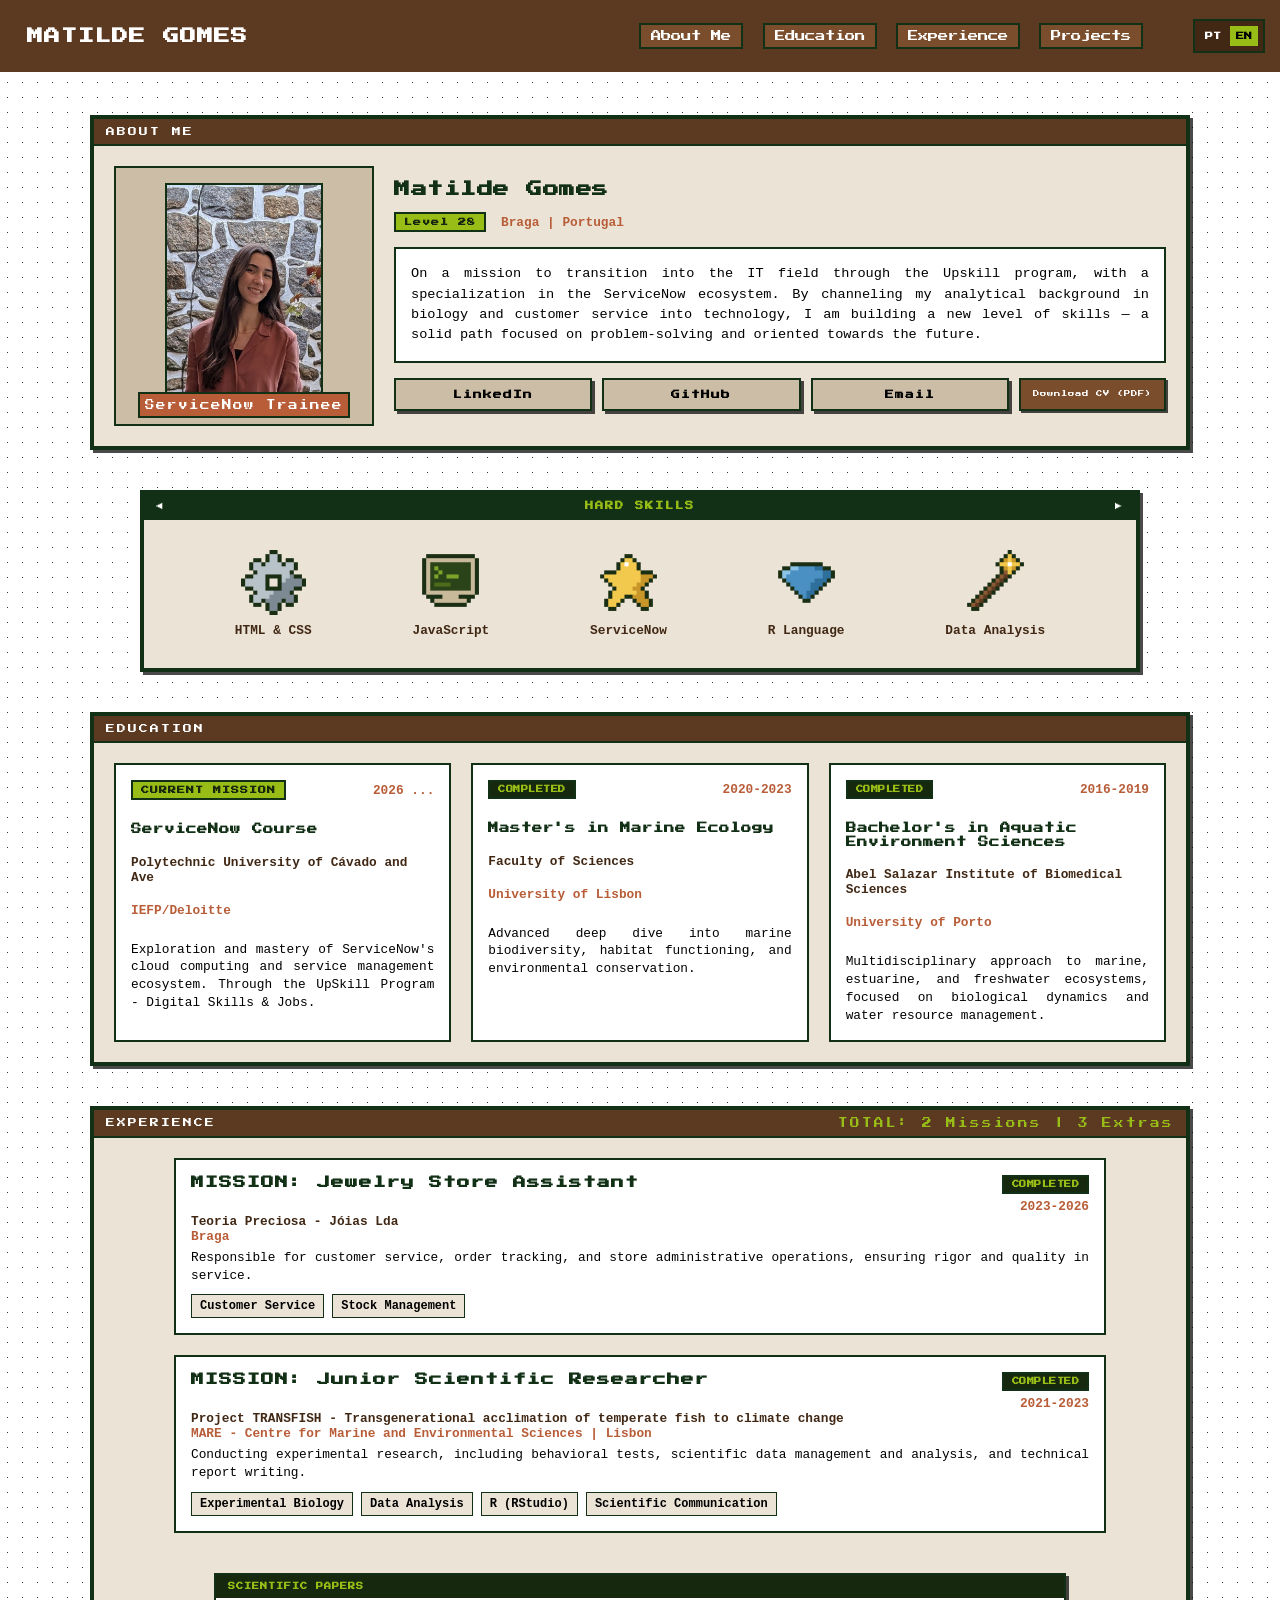
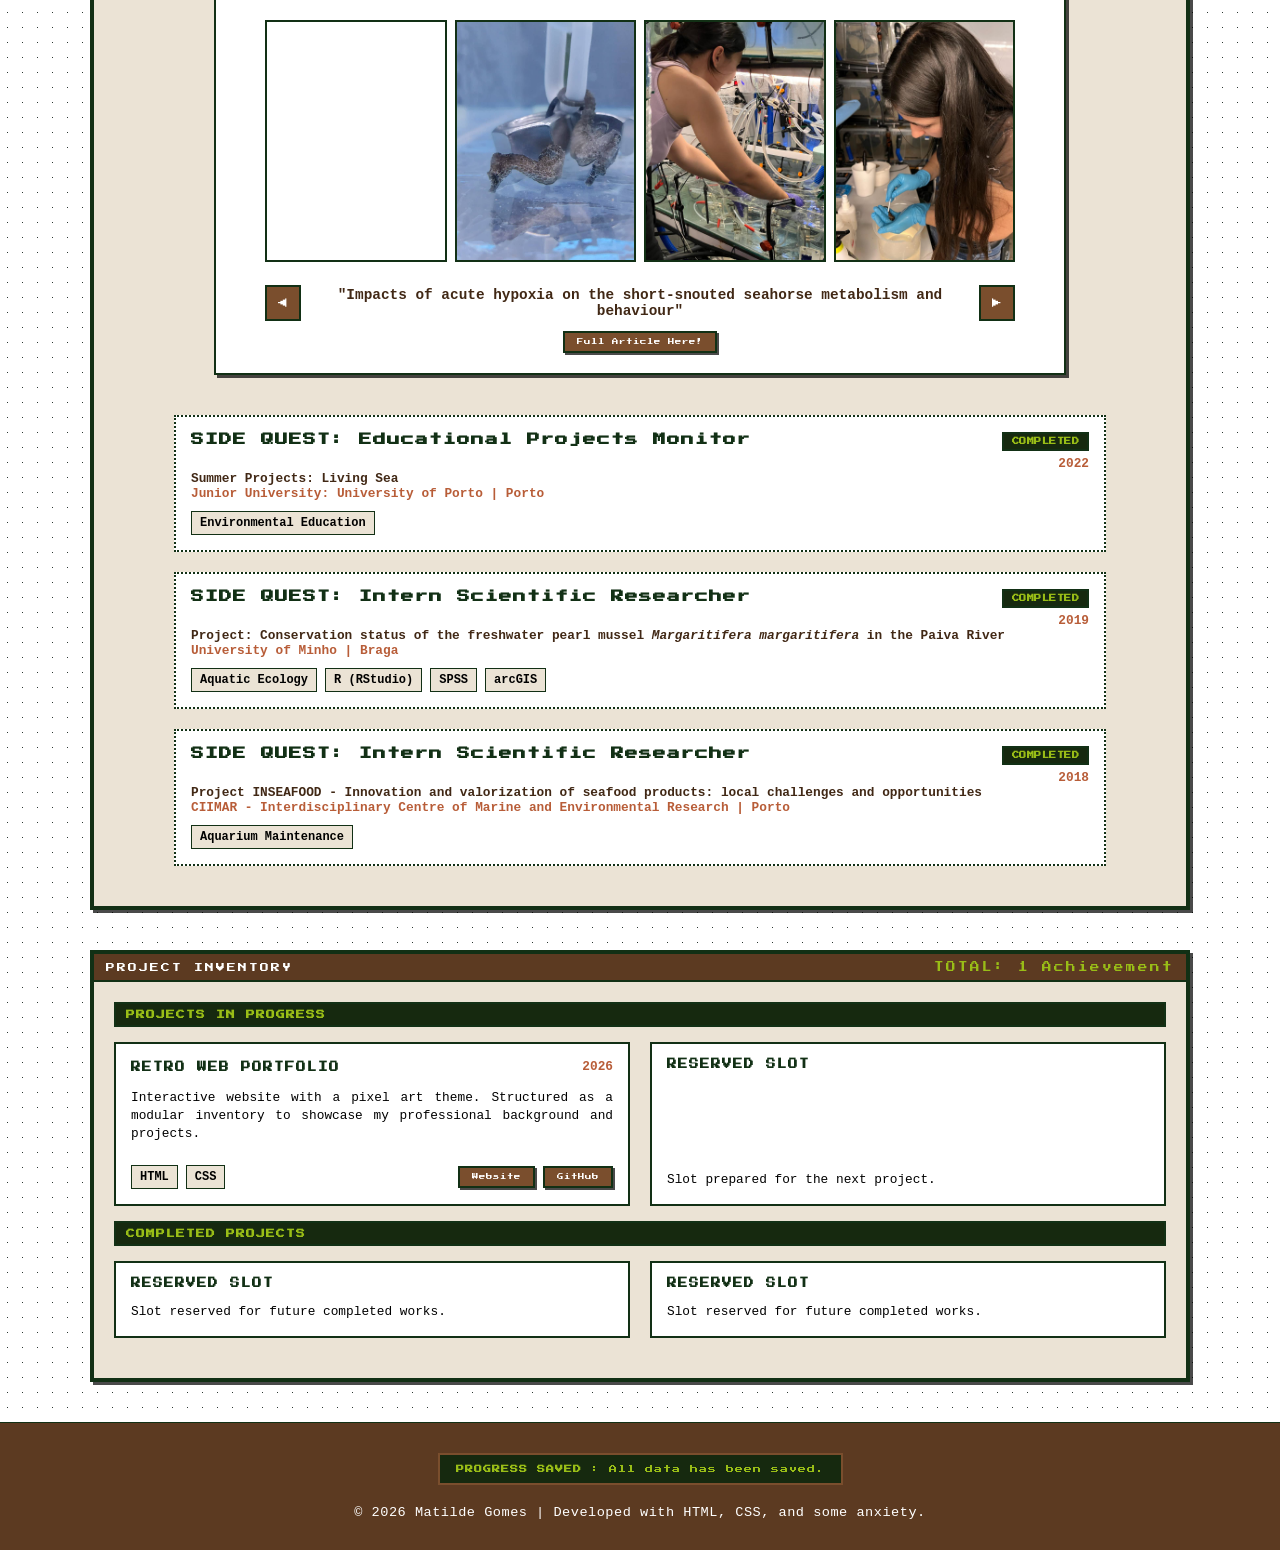
==== commit 9f5840be: "refactor:update menu, refactor code and add CV download button" ====
--- a/index-en.html
+++ b/index-en.html
@@ -17,14 +17,15 @@
             <h1 class="header-name">MATILDE GOMES</h1>
             <!-- Navigation Menu  -->
             <nav class="header-nav">
-                <!-- Mobile Menu -->
-                <a href="#menu" class="menu-btn-mobile">MENU ☰</a>
-                <div id="menu" class="nav-links-wrapper">
-                    <a href="#" class="nav-link">About Me</a>
-                    <a href="#education" class="nav-link">Education</a>
-                    <a href="#experience" class="nav-link">Experience</a>
-                    <details class="nav-dropdown">
-                        <summary class="nav-link">Projects</summary>
+                <a href="#menu" class="mobile-menu-btn">MENU ☰ </a>
+                <div id="menu" class="nav-panel">
+                    <div class="nav-links-wrapper">
+                        <a href="#" class="nav-link">About Me</a>
+                        <a href="#education" class="nav-link">Education</a>
+                        <a href="#experience" class="nav-link">Experience</a>
+                    </div>
+                    <div class="nav-dropdown">
+                        <a href="#projects" class="nav-link dropdown">Projects </a>
                         <div class="dropdown-menu">
                             <a href="#in-progress" class="dropdown-item">
                                 <span>In Progress</span>
@@ -35,7 +36,7 @@
                                 <span class="item-counter">0</span>
                             </a>
                         </div>
-                    </details>
+                    </div>
                 </div>
             </nav>
             <!-- Languages -->
@@ -52,8 +53,8 @@
             <div class="about-container">
                 <div class="about-avatar-box">
                     <div class="avatar-placeholder">
-                        <img class="avatar-photo" src="ProfilePicture.jpeg" alt="Profile Picture">
-                        <img class="avatar-icon" src="AvatarBruxa.png" alt="Avatar Picture">
+                        <img class="avatar-photo" src="ProfilePicture.jpeg" alt="Profile picture">
+                        <img class="avatar-icon" src="AvatarBruxa.png" alt="Avatar picture">
                     </div>
                     <span class="profile-photo-tag">ServiceNow Trainee</span>
                 </div>
@@ -63,19 +64,20 @@
                         <span class="lime-green-box">Level 28</span>
                         <span class="complementary-info">Braga | Portugal</span>
                     </div>
-                    <p class="bio-box"> On a mission to transition into IT through the UpSkill program,
-                        specializing in the ServiceNow ecosystem. By channeling my analytical background
+                    <p class="bio-box">On a mission to transition into the IT field through the Upskill program,
+                        with a specialization in the ServiceNow ecosystem. By channeling my analytical background
                         in biology and customer service into technology, I am building
-                        a new level of skills — a solid path, focused on problem-solving
-                        and future-oriented.</p>
+                        a new level of skills — a solid path focused on problem-solving
+                        and oriented towards the future.</p>
                     <!-- Social Media -->
                     <div class="about-links">
-                        <a href="https://www.linkedin.com/in/matildegomes98/?locale=en_US" target="_blank"
+                        <a href="https://www.linkedin.com/in/matildegomes98/?locale=en" target="_blank"
                             rel="noopener noreferrer" class="social-media-btn">LinkedIn</a>
                         <a href="https://github.com/mjuliana98g" target="_blank" rel="noopener noreferrer"
                             class="social-media-btn">GitHub</a>
                         <a href="https://mail.google.com/mail/?view=cm&fs=1&to=m.juliana.98.g@gmail.com&&su=Contact%20via%20Portfolio"
                             target="_blank" rel="noopener noreferrer" class="social-media-btn">Email</a>
+                        <a href="CVMatildeGomes.pdf" download class="web-box">Download CV (PDF)</a>
                     </div>
                 </div>
             </div>
@@ -90,28 +92,28 @@
                 <div class="hard-skills">
                     <div class="skills-header">
                         <label for="slide-hobbies" class="slide-arrow" title="previous">◀</label>
-                        <h3>SKILLS</h3>
+                        <h3>HARD SKILLS</h3>
                         <label for="slide-soft-skills" class="slide-arrow" title="next">▶</label>
                     </div>
                     <div class="skills-grid-box">
                         <figure class="skill-item">
-                            <img src="HardSkills1.png" alt="HTML and CSS icon" class="skill-img">
+                            <img src="HardSkills1.png" alt="HTML and CSS hardskill icon" class="skill-img">
                             <figcaption class="skill-name">HTML & CSS</figcaption>
                         </figure>
                         <figure class="skill-item">
-                            <img src="HardSkills2.png" alt="JavaScript icon" class="skill-img">
+                            <img src="HardSkills2.png" alt="JavaScript hardskill icon" class="skill-img">
                             <figcaption class="skill-name">JavaScript</figcaption>
                         </figure>
                         <figure class="skill-item">
-                            <img src="HardSkills3.png" alt="ServiceNow icon" class="skill-img">
+                            <img src="HardSkills3.png" alt="ServiceNow hardskill icon" class="skill-img">
                             <figcaption class="skill-name">ServiceNow</figcaption>
                         </figure>
                         <figure class="skill-item">
-                            <img src="HardSkills4.png" alt="R language icon" class="skill-img">
+                            <img src="HardSkills4.png" alt="R hardskill icon" class="skill-img">
                             <figcaption class="skill-name">R Language</figcaption>
                         </figure>
                         <figure class="skill-item">
-                            <img src="HardSkills5.png" alt="Data analysis icon" class="skill-img">
+                            <img src="HardSkills5.png" alt="Data analysis hardskill icon" class="skill-img">
                             <figcaption class="skill-name">Data Analysis</figcaption>
                         </figure>
                     </div>
@@ -125,27 +127,27 @@
                     </div>
                     <div class="skills-grid-box">
                         <figure class="skill-item">
-                            <img src="SoftSkill1.png" alt="Problem solving icon" class="skill-img">
+                            <img src="SoftSkill1.png" alt="Problem resolution softskill icon" class="skill-img">
                             <figcaption class="skill-name">Problem Solving</figcaption>
                         </figure>
                         <figure class="skill-item">
-                            <img src="SoftSkill2.png" alt="Communication icon" class="skill-img">
+                            <img src="SoftSkill2.png" alt="Communication softskill icon" class="skill-img">
                             <figcaption class="skill-name">Communication</figcaption>
                         </figure>
                         <figure class="skill-item">
-                            <img src="SoftSkill3.png" alt="Teamwork icon" class="skill-img">
+                            <img src="SoftSkill3.png" alt="Teamwork softskill icon" class="skill-img">
                             <figcaption class="skill-name">Teamwork</figcaption>
                         </figure>
                         <figure class="skill-item">
-                            <img src="SoftSkills4.png" alt="Adaptability icon" class="skill-img">
+                            <img src="SoftSkills4.png" alt="Adaptability softskill icon" class="skill-img">
                             <figcaption class="skill-name">Adaptability</figcaption>
                         </figure>
                         <figure class="skill-item">
-                            <img src="SoftSkills5.png" alt="Time management icon" class="skill-img">
+                            <img src="SoftSkills5.png" alt="Time management softskill icon" class="skill-img">
                             <figcaption class="skill-name">Time Management</figcaption>
                         </figure>
                         <figure class="skill-item">
-                            <img src="SoftSkills6.png" alt="Critical thinking icon" class="skill-img">
+                            <img src="SoftSkills6.png" alt="Critical thinking softskill icon" class="skill-img">
                             <figcaption class="skill-name">Critical Thinking</figcaption>
                         </figure>
                     </div>
@@ -159,37 +161,37 @@
                     </div>
                     <div class="skills-grid-box">
                         <figure class="skill-item">
-                            <img src="Hobbie1.png" alt="Books icon" class="skill-img">
+                            <img src="Hobbie1.png" alt="Books hobbies icon" class="skill-img">
                             <figcaption class="skill-name">Books</figcaption>
                         </figure>
                         <figure class="skill-item">
-                            <img src="Hobbie2.png" alt="Movies icon" class="skill-img">
+                            <img src="Hobbie2.png" alt="Movies hobbies icon" class="skill-img">
                             <figcaption class="skill-name">Movies</figcaption>
                         </figure>
                         <figure class="skill-item">
-                            <img src="Hobbie3.png" alt="TV series icon" class="skill-img">
+                            <img src="Hobbie3.png" alt="Series hobbies icon" class="skill-img">
                             <figcaption class="skill-name">Series</figcaption>
                         </figure>
                         <figure class="skill-item">
-                            <img src="Hobbie4.png" alt="Hiking icon" class="skill-img">
+                            <img src="Hobbie4.png" alt="Hiking hobbies icon" class="skill-img">
                             <figcaption class="skill-name">Hiking</figcaption>
                         </figure>
                         <figure class="skill-item">
-                            <img src="Hobbie5.png" alt="Journaling icon" class="skill-img">
+                            <img src="Hobbie5.png" alt="Journaling hobbies icon" class="skill-img">
                             <figcaption class="skill-name">Journaling</figcaption>
                         </figure>
                         <figure class="skill-item">
-                            <img src="Hobbie6.png" alt="Socializing icon" class="skill-img">
+                            <img src="Hobbie6.png" alt="Socializing hobbies icon" class="skill-img">
                             <figcaption class="skill-name">Socializing</figcaption>
                         </figure>
                     </div>
-                    <!-- Suggestions -->
+                    <!-- Sugestões -->
                     <div class="suggestion-form-box">
                         <label for="suggestion-input" class="suggestion-label">Leave your recommendation:</label>
                         <div class="suggestion-input-row">
-                            <input type="text" id="suggestion-input" placeholder="Type a book, movie, series, ..."
+                            <input type="text" id="suggestion-input" placeholder="Type a book, movie, series here, ..."
                                 class="suggestion-text-input">
-                            <button type="button" class="web-box">Send</button>
+                            <button type="button" class="web-box">Submit</button>
                         </div>
                     </div>
                 </div>
@@ -208,8 +210,8 @@
                     <h3>ServiceNow Course</h3>
                     <p class="institution">Polytechnic University of Cávado and Ave</p>
                     <p class="complementary-info">IEFP/Deloitte</p>
-                    <p class="description">Exploration and mastery of the cloud computing and service management
-                        ecosystem of ServiceNow. Through the UpSkill Program - Digital Skills & Jobs.</p>
+                    <p class="description">Exploration and mastery of ServiceNow's cloud computing and service
+                        management ecosystem. Through the UpSkill Program - Digital Skills & Jobs.</p>
                 </article>
                 <!-- Card 2 -->
                 <article class="education-card">
@@ -220,8 +222,8 @@
                     <h3>Master's in Marine Ecology</h3>
                     <p class="institution">Faculty of Sciences</p>
                     <p class="complementary-info">University of Lisbon</p>
-                    <p class="description">Advanced study of marine biodiversity, habitat functioning, and environmental
-                        conservation.</p>
+                    <p class="description">Advanced deep dive into marine biodiversity, habitat functioning, and
+                        environmental conservation.</p>
                 </article>
                 <!-- Card 3 -->
                 <article class="education-card">
@@ -230,7 +232,7 @@
                         <span class="complementary-info">2016-2019</span>
                     </div>
                     <h3>Bachelor's in Aquatic Environment Sciences</h3>
-                    <p class="institution">Abel Salazar Biomedical Sciences Institute</p>
+                    <p class="institution">Abel Salazar Institute of Biomedical Sciences</p>
                     <p class="complementary-info">University of Porto</p>
                     <p class="description">Multidisciplinary approach to marine, estuarine, and freshwater ecosystems,
                         focused on biological dynamics and water resource management.</p>
@@ -247,7 +249,7 @@
                 <!-- Card 1 -->
                 <article class="experience-card">
                     <div class="experience-card-top">
-                        <h3>MISSION: Jewelry Store Associate</h3>
+                        <h3>MISSION: Jewelry Store Assistant</h3>
                         <div class="experience-card-meta">
                             <span class="dark-green-box">COMPLETED</span>
                             <span class="complementary-info">2023-2026</span>
@@ -271,7 +273,7 @@
                             <span class="complementary-info">2021-2023</span>
                         </div>
                     </div>
-                    <p class="institution"><strong>TRANSFISH</strong> Project - Transgenerational acclimation of
+                    <p class="institution">Project <strong>TRANSFISH</strong> - Transgenerational acclimation of
                         temperate fish to climate change</p>
                     <p class="complementary-info">MARE - Centre for Marine and Environmental Sciences | Lisbon</p>
                     <p class="description">Conducting experimental research, including behavioral tests, scientific data
@@ -285,7 +287,7 @@
                 </article>
                 <!-- scientific reports -->
                 <div class="reports-section">
-                    <h3 class="reports-title">SCIENTIFIC ARTICLES</h3>
+                    <h3 class="reports-title">SCIENTIFIC PAPERS</h3>
                     <!-- hidden carousel control inputs -->
                     <input type="radio" name="report-slider" id="report-1" checked>
                     <input type="radio" name="report-slider" id="report-2">
@@ -294,10 +296,9 @@
                             <video src="VID_seahorse.mp4" autoplay muted loop playsinline class="report-video">
                                 Your browser does not support video playback.
                             </video>
-                            <img src="seahorse.jpg" alt="Seahorse photographed in a scientific research context"
-                                class="report-img">
-                            <img src="seahorse3.jpg" alt="Laboratory photographic record" class="report-img">
-                            <img src="seahorse4.jpg" alt="Laboratory photographic record, assay 2" class="report-img">
+                            <img src="seahorse.jpg" alt="Seahorse picture" class="report-img">
+                            <img src="seahorse3.jpg" alt="lab research picture" class="report-img">
+                            <img src="seahorse4.jpg" alt="seahorse lab research picture" class="report-img">
                             <figcaption class="sr-only"></figcaption>
                         </figure>
                         <div class="report-slide">
@@ -315,9 +316,8 @@
                         <div class="report-slide">
                             <div class="report-title-row">
                                 <label for="report-1" class="report-arrow" title="previous">◀</label>
-                                <h4 class="report-title">"Physiological and behavioral responses of seahorse
-                                    newborns
-                                    to acute hypoxia"</h4>
+                                <h4 class="report-title">"Physiological and behavioral responses of seahorse newborns to
+                                    acute hypoxia"</h4>
                                 <label for="report-1" class="report-arrow" title="next">▶</label>
                             </div>
                             <a href="https://www.sciencedirect.com/science/article/abs/pii/S0141113625004015"
@@ -330,7 +330,7 @@
                 <!-- Card 3 -->
                 <article class="experience-card-side-quest">
                     <div class="experience-card-top">
-                        <h3>EXTRA: Educational Projects Monitor</h3>
+                        <h3>SIDE QUEST: Educational Projects Monitor</h3>
                         <div class="experience-card-meta">
                             <span class="dark-green-box">COMPLETED</span>
                             <span class="complementary-info">2022</span>
@@ -345,7 +345,7 @@
                 <!-- Card 4 -->
                 <article class="experience-card-side-quest">
                     <div class="experience-card-top">
-                        <h3>EXTRA: Trainee Scientific Researcher</h3>
+                        <h3>SIDE QUEST: Intern Scientific Researcher</h3>
                         <div class="experience-card-meta">
                             <span class="dark-green-box">COMPLETED</span>
                             <span class="complementary-info">2019</span>
@@ -364,13 +364,13 @@
                 <!-- Card 5 -->
                 <article class="experience-card-side-quest">
                     <div class="experience-card-top">
-                        <h3>EXTRA: Trainee Scientific Researcher</h3>
+                        <h3>SIDE QUEST: Intern Scientific Researcher</h3>
                         <div class="experience-card-meta">
                             <span class="dark-green-box">COMPLETED</span>
                             <span class="complementary-info">2018</span>
                         </div>
                     </div>
-                    <p class="institution"><strong>INSEAFOOD</strong> Project - Innovation and valorization of seafood
+                    <p class="institution">Project <strong>INSEAFOOD</strong> - Innovation and valorization of seafood
                         products: local challenges and opportunities</p>
                     <p class="complementary-info">CIIMAR - Interdisciplinary Centre of Marine and Environmental Research
                         | Porto</p>
@@ -383,13 +383,13 @@
         <!-- PROJECTS SECTION -->
         <section class="section-box" id="projects">
             <div class="section-title">
-                <h2>PROJECTS INVENTORY</h2>
+                <h2>PROJECT INVENTORY</h2>
                 <span class="title-complement">TOTAL: 1 Achievement</span>
             </div>
             <div class="projects-category-wrapper">
                 <!-- in progress -->
                 <div id="in-progress" class="project-category-title">
-                    <h3>IN PROGRESS PROJECTS</h3>
+                    <h3>PROJECTS IN PROGRESS</h3>
                 </div>
                 <div class="projects-container">
                     <!-- SLOT 1-->
@@ -399,16 +399,17 @@
                             <span class="complementary-info">2026</span>
                         </div>
                         <div class="project-info">
-                            <p class="description">Interactive website with pixel art theme.
-                                Structured as a modular inventory to present my
-                                professional background and projects.</p>
+                            <p class="description">Interactive website with a pixel art theme.
+                                Structured as a modular inventory to showcase
+                                my professional background and projects.</p>
                             <div class="card-tags-projects">
                                 <div class="card-web-tags-projects">
                                     <span class="grey-box">HTML</span>
                                     <span class="grey-box">CSS</span>
                                 </div>
                                 <div class="card-web-tags-projects">
-                                    <a href="#" target="_blank" rel="noopener noreferrer" class="web-box">
+                                    <a href="http://127.0.0.1:5500/matilde-gomes-portfolio/matilde-gomes-portfolio/index.html"
+                                        target="_blank" rel="noopener noreferrer" class="web-box">
                                         <span>Website</span>
                                     </a>
                                     <a href="https://github.com/mjuliana98g/matilde-gomes-portfolio" target="_blank"
--- a/style.css
+++ b/style.css
@@ -20,9 +20,14 @@
     /* Borders */
     --border-pixel: 2px solid var(--dark-green);
     --border-pixel-dotted: 2px dotted var(--dark-green);
-}
-
+
+    /* Spacing */
+    --nav-gap: clamp(10px, 1.5vw, 20px);
+}
+
+/* -------------------------------------------------- */
 /* Global */
+/* -------------------------------------------------- */
 
 html {
     scroll-behavior: smooth;
@@ -41,7 +46,9 @@
     background-size: 15px 15px;
 }
 
+/* -------------------------------------------------- */
 /* Header */
+/* -------------------------------------------------- */
 
 .site-header {
     position: fixed;
@@ -72,13 +79,25 @@
 }
 
 .header-nav {
+    display: flex;
+    align-items: center;
+    gap: var(--nav-gap);
     margin-left: auto;
     margin-right: 4%;
 }
 
+.mobile-menu-btn {
+    display: none;
+}
+
+.nav-panel,
 .nav-links-wrapper {
     display: flex;
-    gap: clamp(10px, 1.5vw, 20px);
+    gap: var(--nav-gap);
+}
+
+.nav-panel {
+    align-items: center;
 }
 
 .nav-link {
@@ -104,11 +123,6 @@
 
 .nav-dropdown {
     position: relative;
-}
-
-.nav-dropdown summary {
-    list-style: none;
-    cursor: pointer;
 }
 
 .nav-dropdown:hover>.dropdown-menu {
@@ -157,10 +171,6 @@
     border: 0.5px solid var(--lime-green);
 }
 
-.menu-btn-mobile {
-    display: none;
-}
-
 .header-languages {
     display: flex;
     justify-content: center;
@@ -194,7 +204,9 @@
     background-color: var(--light-brown);
 }
 
-/*Main global components */
+/* -------------------------------------------------- */
+/* Main global components shared across sections      */
+/* -------------------------------------------------- */
 
 .section-box {
     width: calc(100% - 40px);
@@ -322,7 +334,9 @@
     transform: translate(-1px, -1px);
 }
 
-/* Section About Me*/
+/* -------------------------------------------------- */
+/* Section About Me                                   */
+/* -------------------------------------------------- */
 
 .about-container {
     display: flex;
@@ -446,7 +460,9 @@
     transform: translate(-1px, -1px);
 }
 
-/* Section Skills */
+/* -------------------------------------------------- */
+/* Section Skills                                     */
+/* -------------------------------------------------- */
 
 .skills-section {
     width: calc(100% - 40px);
@@ -566,7 +582,9 @@
     transform: translate(-2px, -2px);
 }
 
-/* Section Education */
+/* -------------------------------------------------- */
+/* Section Education                                  */
+/* -------------------------------------------------- */
 
 .education-container {
     display: grid;
@@ -601,7 +619,9 @@
     letter-spacing: 1px;
 }
 
-/* Section Experience */
+/* -------------------------------------------------- */
+/* Section Experience                                 */
+/* -------------------------------------------------- */
 
 .experience-container {
     display: grid;
@@ -651,7 +671,9 @@
     gap: 5px;
 }
 
-/* Section Scientific Reports */
+/* -------------------------------------------------- */
+/* Section Scientific Reports                         */
+/* -------------------------------------------------- */
 
 .reports-section {
     display: flex;
@@ -762,7 +784,9 @@
     transform: translate(-1px, -1px);
 }
 
-/* Section Projects*/
+/* -------------------------------------------------- */
+/* Section Projects                                   */
+/* -------------------------------------------------- */
 
 .projects-category-wrapper {
     display: flex;
@@ -832,7 +856,9 @@
     gap: 8px;
 }
 
-/* Footer*/
+/* -------------------------------------------------- */
+/* Footer                                             */
+/* -------------------------------------------------- */
 
 .site-footer {
     display: flex;
@@ -866,7 +892,9 @@
     text-align: center;
 }
 
-
+/* -------------------------------------------------- */
+/* Mobile (max-width: 767px)                          */
+/* -------------------------------------------------- */
 @media screen and (max-width: 767px) {
 
     /* Header */
@@ -891,31 +919,33 @@
         margin: 0;
     }
 
-    .menu-btn-mobile {
+    .mobile-menu-btn {
         display: flex;
         justify-content: center;
         align-items: center;
+        width: 100%;
         padding: 10px 12px;
         color: white;
         font-size: 0.7rem;
         text-decoration: none;
+        cursor: pointer;
         background-color: var(--light-brown);
         border: var(--border-pixel);
         transition: transform 0.2s ease, background-color 0.2s ease, box-shadow 0.2s ease, color 0.2s ease;
     }
 
-    .menu-btn-mobile:hover {
+    .mobile-menu-btn:hover {
         color: black;
         background-color: var(--lime-green);
         box-shadow: 0 2px 0 var(--dark-green);
         transform: translateY(-2px);
     }
 
-    .nav-links-wrapper {
+    .nav-panel {
         display: none;
     }
 
-    .nav-links-wrapper:target {
+    #menu:target {
         display: flex;
         flex-direction: column;
         align-items: stretch;
@@ -926,8 +956,15 @@
         padding: 15px 10px;
         gap: 10px;
         background-color: var(--dark-brown);
-    }
-    
+        z-index: 1001;
+    }
+
+    .nav-links-wrapper {
+        flex-direction: column;
+        align-items: stretch;
+        gap: 10px;
+    }
+
     .nav-dropdown .dropdown-menu {
         position: static;
         width: 100%;
@@ -937,7 +974,7 @@
         display: none;
     }
 
-    .nav-dropdown[open] .dropdown-menu {
+    .nav-dropdown:hover .dropdown-menu {
         display: flex;
     }
 
@@ -945,6 +982,8 @@
         width: 100%;
         padding: 10px;
         font-size: 0.65rem;
+        background-color: var(--light-brown);
+        border: var(--border-pixel);
     }
 
     .header-languages {
@@ -1000,7 +1039,7 @@
     }
 
     .skill-name {
-        font-size: 0.65rem;
+        font-size: 0.6rem;
         line-height: 1.25;
         word-break: break-word;
         hyphens: auto;
@@ -1087,6 +1126,10 @@
     }
 }
 
+/* -------------------------------------------------- */
+/* Tablet / intermediate screen (768px to 1224px)     */
+/* -------------------------------------------------- */
+
 @media screen and (min-width: 768px) and (max-width: 1224px) {
 
     /* Skills */
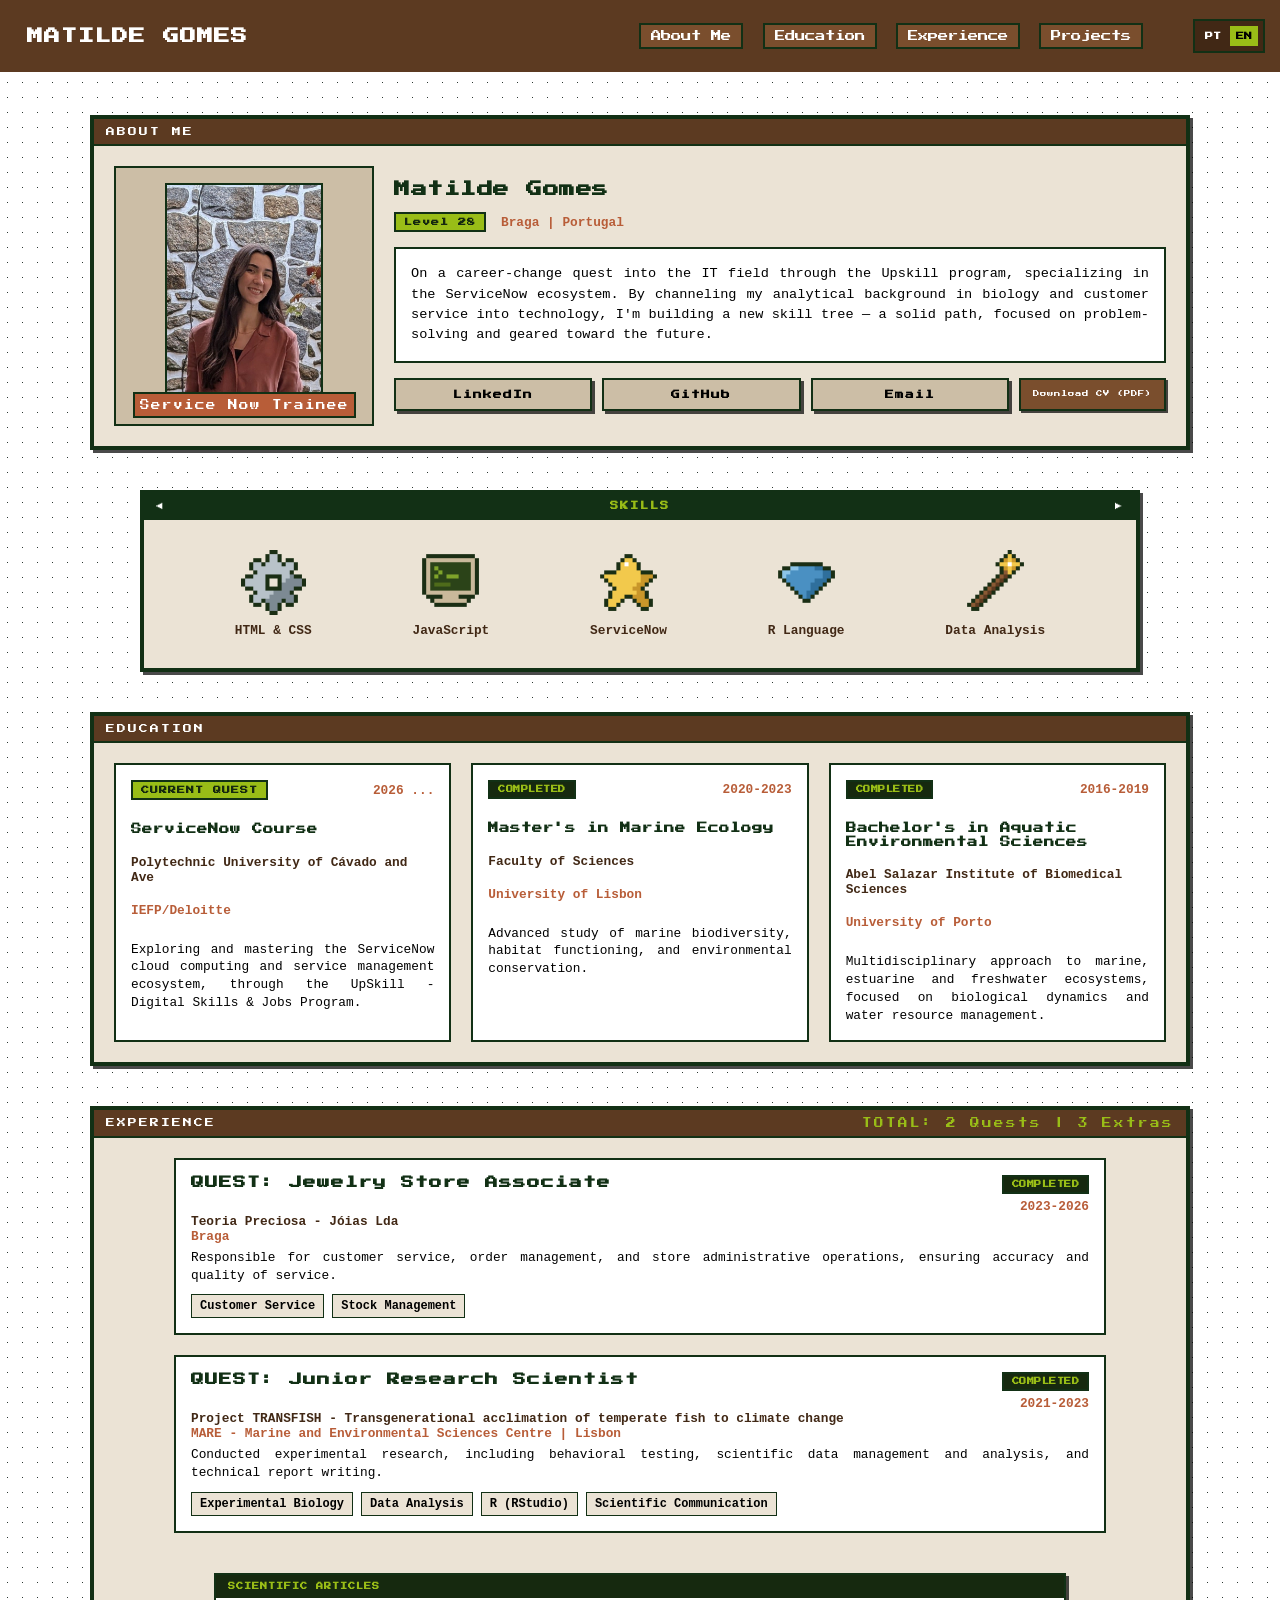
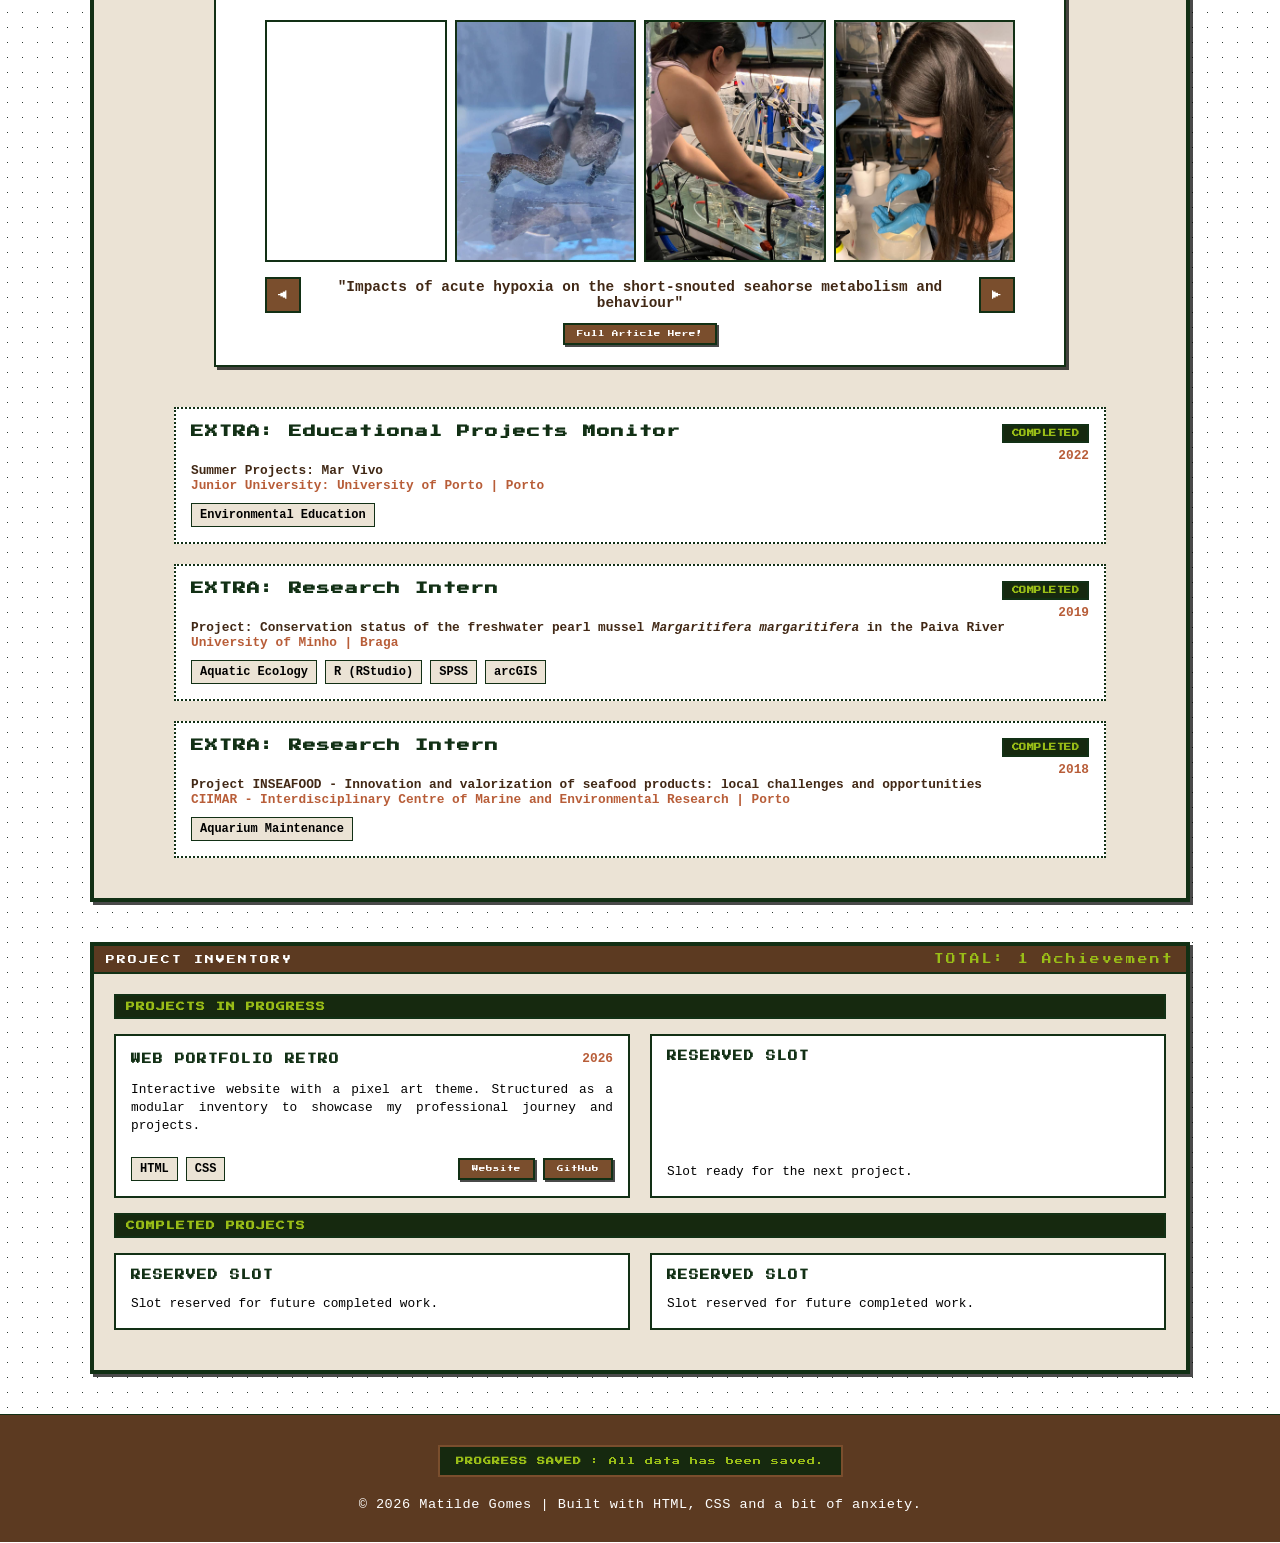
==== commit aa9336bf: "Improve accessibility, add image alts, reorganize assets, update README" ====
--- a/index-en.html
+++ b/index-en.html
@@ -5,7 +5,7 @@
     <meta charset="UTF-8">
     <meta name="viewport" content="width=device-width, initial-scale=1.0">
     <title>Matilde Gomes | Profile</title>
-    <link rel="icon" href="AvatarBruxa.png">
+    <link rel="icon" href="media/AvatarBruxa.png">
     <link href="https://fonts.googleapis.com/css2?family=Press+Start+2P&display=swap" rel="stylesheet">
     <link rel="stylesheet" href="style.css">
 </head>
@@ -20,15 +20,15 @@
                 <a href="#menu" class="mobile-menu-btn">MENU ☰ </a>
                 <div id="menu" class="nav-panel">
                     <div class="nav-links-wrapper">
-                        <a href="#" class="nav-link">About Me</a>
+                        <a href="#about-me" class="nav-link">About Me</a>
                         <a href="#education" class="nav-link">Education</a>
                         <a href="#experience" class="nav-link">Experience</a>
                     </div>
                     <div class="nav-dropdown">
-                        <a href="#projects" class="nav-link dropdown">Projects </a>
+                        <a href="#projects" class="nav-link dropdown">Projects</a>
                         <div class="dropdown-menu">
                             <a href="#in-progress" class="dropdown-item">
-                                <span>In Progress</span>
+                                <span>In progress</span>
                                 <span class="item-counter">1</span>
                             </a>
                             <a href="#completed" class="dropdown-item">
@@ -53,10 +53,10 @@
             <div class="about-container">
                 <div class="about-avatar-box">
                     <div class="avatar-placeholder">
-                        <img class="avatar-photo" src="ProfilePicture.jpeg" alt="Profile picture">
-                        <img class="avatar-icon" src="AvatarBruxa.png" alt="Avatar picture">
-                    </div>
-                    <span class="profile-photo-tag">ServiceNow Trainee</span>
+                        <img class="avatar-photo" src="media/ProfilePicture.jpeg" alt="Profile picture of Matilde Gomes">
+                        <img class="avatar-icon" src="media/AvatarBruxa.png" alt="Pixel art witch avatar">
+                    </div>
+                    <span class="profile-photo-tag">Service Now Trainee</span>
                 </div>
                 <div class="about-content">
                     <h3>Matilde Gomes</h3>
@@ -64,11 +64,11 @@
                         <span class="lime-green-box">Level 28</span>
                         <span class="complementary-info">Braga | Portugal</span>
                     </div>
-                    <p class="bio-box">On a mission to transition into the IT field through the Upskill program,
-                        with a specialization in the ServiceNow ecosystem. By channeling my analytical background
-                        in biology and customer service into technology, I am building
-                        a new level of skills — a solid path focused on problem-solving
-                        and oriented towards the future.</p>
+                    <p class="bio-box"> On a career-change quest into the IT field through the Upskill program,
+                        specializing in the ServiceNow ecosystem. By channeling my analytical background in
+                        biology and customer service into technology, I'm building
+                        a new skill tree — a solid path, focused on problem-solving
+                        and geared toward the future.</p>
                     <!-- Social Media -->
                     <div class="about-links">
                         <a href="https://www.linkedin.com/in/matildegomes98/?locale=en" target="_blank"
@@ -92,28 +92,28 @@
                 <div class="hard-skills">
                     <div class="skills-header">
                         <label for="slide-hobbies" class="slide-arrow" title="previous">◀</label>
-                        <h3>HARD SKILLS</h3>
+                        <h3>SKILLS</h3>
                         <label for="slide-soft-skills" class="slide-arrow" title="next">▶</label>
                     </div>
                     <div class="skills-grid-box">
                         <figure class="skill-item">
-                            <img src="HardSkills1.png" alt="HTML and CSS hardskill icon" class="skill-img">
+                            <img src="media/icons/HardSkills1.png" alt="HTML and CSS icon" class="skill-img">
                             <figcaption class="skill-name">HTML & CSS</figcaption>
                         </figure>
                         <figure class="skill-item">
-                            <img src="HardSkills2.png" alt="JavaScript hardskill icon" class="skill-img">
+                            <img src="media/icons/HardSkills2.png" alt="JavaScript icon" class="skill-img">
                             <figcaption class="skill-name">JavaScript</figcaption>
                         </figure>
                         <figure class="skill-item">
-                            <img src="HardSkills3.png" alt="ServiceNow hardskill icon" class="skill-img">
+                            <img src="media/icons/HardSkills3.png" alt="ServiceNow icon" class="skill-img">
                             <figcaption class="skill-name">ServiceNow</figcaption>
                         </figure>
                         <figure class="skill-item">
-                            <img src="HardSkills4.png" alt="R hardskill icon" class="skill-img">
+                            <img src="media/icons/HardSkills4.png" alt="R language icon" class="skill-img">
                             <figcaption class="skill-name">R Language</figcaption>
                         </figure>
                         <figure class="skill-item">
-                            <img src="HardSkills5.png" alt="Data analysis hardskill icon" class="skill-img">
+                            <img src="media/icons/HardSkills5.png" alt="Data analysis icon" class="skill-img">
                             <figcaption class="skill-name">Data Analysis</figcaption>
                         </figure>
                     </div>
@@ -127,27 +127,27 @@
                     </div>
                     <div class="skills-grid-box">
                         <figure class="skill-item">
-                            <img src="SoftSkill1.png" alt="Problem resolution softskill icon" class="skill-img">
+                            <img src="media/icons/SoftSkill1.png" alt="Problem-solving icon" class="skill-img">
                             <figcaption class="skill-name">Problem Solving</figcaption>
                         </figure>
                         <figure class="skill-item">
-                            <img src="SoftSkill2.png" alt="Communication softskill icon" class="skill-img">
+                            <img src="media/icons/SoftSkill2.png" alt="Communication icon" class="skill-img">
                             <figcaption class="skill-name">Communication</figcaption>
                         </figure>
                         <figure class="skill-item">
-                            <img src="SoftSkill3.png" alt="Teamwork softskill icon" class="skill-img">
+                            <img src="media/icons/SoftSkill3.png" alt="Teamwork icon" class="skill-img">
                             <figcaption class="skill-name">Teamwork</figcaption>
                         </figure>
                         <figure class="skill-item">
-                            <img src="SoftSkills4.png" alt="Adaptability softskill icon" class="skill-img">
+                            <img src="media/icons/SoftSkills4.png" alt="Adaptability icon" class="skill-img">
                             <figcaption class="skill-name">Adaptability</figcaption>
                         </figure>
                         <figure class="skill-item">
-                            <img src="SoftSkills5.png" alt="Time management softskill icon" class="skill-img">
+                            <img src="media/icons/SoftSkills5.png" alt="Time management icon" class="skill-img">
                             <figcaption class="skill-name">Time Management</figcaption>
                         </figure>
                         <figure class="skill-item">
-                            <img src="SoftSkills6.png" alt="Critical thinking softskill icon" class="skill-img">
+                            <img src="media/icons/SoftSkills6.png" alt="Critical thinking icon" class="skill-img">
                             <figcaption class="skill-name">Critical Thinking</figcaption>
                         </figure>
                     </div>
@@ -161,37 +161,37 @@
                     </div>
                     <div class="skills-grid-box">
                         <figure class="skill-item">
-                            <img src="Hobbie1.png" alt="Books hobbies icon" class="skill-img">
+                            <img src="media/icons/Hobbie1.png" alt="Books icon" class="skill-img">
                             <figcaption class="skill-name">Books</figcaption>
                         </figure>
                         <figure class="skill-item">
-                            <img src="Hobbie2.png" alt="Movies hobbies icon" class="skill-img">
+                            <img src="media/icons/Hobbie2.png" alt="Movies icon" class="skill-img">
                             <figcaption class="skill-name">Movies</figcaption>
                         </figure>
                         <figure class="skill-item">
-                            <img src="Hobbie3.png" alt="Series hobbies icon" class="skill-img">
-                            <figcaption class="skill-name">Series</figcaption>
-                        </figure>
-                        <figure class="skill-item">
-                            <img src="Hobbie4.png" alt="Hiking hobbies icon" class="skill-img">
+                            <img src="media/icons/Hobbie3.png" alt="TV shows icon" class="skill-img">
+                            <figcaption class="skill-name">TV Shows</figcaption>
+                        </figure>
+                        <figure class="skill-item">
+                            <img src="media/icons/Hobbie4.png" alt="Hiking icon" class="skill-img">
                             <figcaption class="skill-name">Hiking</figcaption>
                         </figure>
                         <figure class="skill-item">
-                            <img src="Hobbie5.png" alt="Journaling hobbies icon" class="skill-img">
+                            <img src="media/icons/Hobbie5.png" alt="Journaling icon" class="skill-img">
                             <figcaption class="skill-name">Journaling</figcaption>
                         </figure>
                         <figure class="skill-item">
-                            <img src="Hobbie6.png" alt="Socializing hobbies icon" class="skill-img">
+                            <img src="media/icons/Hobbie6.png" alt="Socializing icon" class="skill-img">
                             <figcaption class="skill-name">Socializing</figcaption>
                         </figure>
                     </div>
-                    <!-- Sugestões -->
+                    <!-- Suggestions -->
                     <div class="suggestion-form-box">
                         <label for="suggestion-input" class="suggestion-label">Leave your recommendation:</label>
                         <div class="suggestion-input-row">
-                            <input type="text" id="suggestion-input" placeholder="Type a book, movie, series here, ..."
-                                class="suggestion-text-input">
-                            <button type="button" class="web-box">Submit</button>
+                            <input type="text" id="suggestion-input"
+                                placeholder="Write a book, movie, show, ..." class="suggestion-text-input">
+                            <button type="button" class="web-box">Send</button>
                         </div>
                     </div>
                 </div>
@@ -204,14 +204,14 @@
                 <!-- Card 1 -->
                 <article class="education-card">
                     <div class="education-card-container">
-                        <span class="lime-green-box">CURRENT MISSION</span>
+                        <span class="lime-green-box">CURRENT QUEST</span>
                         <span class="complementary-info">2026 ...</span>
                     </div>
                     <h3>ServiceNow Course</h3>
                     <p class="institution">Polytechnic University of Cávado and Ave</p>
                     <p class="complementary-info">IEFP/Deloitte</p>
-                    <p class="description">Exploration and mastery of ServiceNow's cloud computing and service
-                        management ecosystem. Through the UpSkill Program - Digital Skills & Jobs.</p>
+                    <p class="description">Exploring and mastering the ServiceNow cloud computing and service
+                        management ecosystem, through the UpSkill - Digital Skills & Jobs Program.</p>
                 </article>
                 <!-- Card 2 -->
                 <article class="education-card">
@@ -222,8 +222,8 @@
                     <h3>Master's in Marine Ecology</h3>
                     <p class="institution">Faculty of Sciences</p>
                     <p class="complementary-info">University of Lisbon</p>
-                    <p class="description">Advanced deep dive into marine biodiversity, habitat functioning, and
-                        environmental conservation.</p>
+                    <p class="description">Advanced study of marine biodiversity, habitat functioning,
+                        and environmental conservation.</p>
                 </article>
                 <!-- Card 3 -->
                 <article class="education-card">
@@ -231,11 +231,11 @@
                         <span class="dark-green-box">COMPLETED</span>
                         <span class="complementary-info">2016-2019</span>
                     </div>
-                    <h3>Bachelor's in Aquatic Environment Sciences</h3>
+                    <h3>Bachelor's in Aquatic Environmental Sciences</h3>
                     <p class="institution">Abel Salazar Institute of Biomedical Sciences</p>
                     <p class="complementary-info">University of Porto</p>
-                    <p class="description">Multidisciplinary approach to marine, estuarine, and freshwater ecosystems,
-                        focused on biological dynamics and water resource management.</p>
+                    <p class="description">Multidisciplinary approach to marine, estuarine and
+                        freshwater ecosystems, focused on biological dynamics and water resource management.</p>
                 </article>
             </div>
         </section>
@@ -243,13 +243,13 @@
         <section class="section-box" id="experience">
             <div class="section-title">
                 <h2>EXPERIENCE</h2>
-                <span class="title-complement">TOTAL: 2 Missions | 3 Extras</span>
+                <span class="title-complement">TOTAL: 2 Quests | 3 Extras</span>
             </div>
             <div class="experience-container">
                 <!-- Card 1 -->
                 <article class="experience-card">
                     <div class="experience-card-top">
-                        <h3>MISSION: Jewelry Store Assistant</h3>
+                        <h3>QUEST: Jewelry Store Associate</h3>
                         <div class="experience-card-meta">
                             <span class="dark-green-box">COMPLETED</span>
                             <span class="complementary-info">2023-2026</span>
@@ -257,8 +257,9 @@
                     </div>
                     <p class="institution">Teoria Preciosa - Jóias Lda</p>
                     <p class="complementary-info">Braga</p>
-                    <p class="description">Responsible for customer service, order tracking, and store administrative
-                        operations, ensuring rigor and quality in service.</p>
+                    <p class="description">Responsible for customer service, order management, and
+                        store administrative operations,
+                        ensuring accuracy and quality of service.</p>
                     <div class="card-tags">
                         <span class="grey-box">Customer Service</span>
                         <span class="grey-box">Stock Management</span>
@@ -267,7 +268,7 @@
                 <!-- Card 2 -->
                 <article class="experience-card">
                     <div class="experience-card-top">
-                        <h3>MISSION: Junior Scientific Researcher</h3>
+                        <h3>QUEST: Junior Research Scientist</h3>
                         <div class="experience-card-meta">
                             <span class="dark-green-box">COMPLETED</span>
                             <span class="complementary-info">2021-2023</span>
@@ -275,9 +276,10 @@
                     </div>
                     <p class="institution">Project <strong>TRANSFISH</strong> - Transgenerational acclimation of
                         temperate fish to climate change</p>
-                    <p class="complementary-info">MARE - Centre for Marine and Environmental Sciences | Lisbon</p>
-                    <p class="description">Conducting experimental research, including behavioral tests, scientific data
-                        management and analysis, and technical report writing.</p>
+                    <p class="complementary-info">MARE - Marine and Environmental Sciences Centre | Lisbon</p>
+                    <p class="description">Conducted experimental research, including behavioral
+                        testing, scientific data management and analysis,
+                        and technical report writing.</p>
                     <div class="card-tags">
                         <span class="grey-box">Experimental Biology</span>
                         <span class="grey-box">Data Analysis</span>
@@ -287,19 +289,18 @@
                 </article>
                 <!-- scientific reports -->
                 <div class="reports-section">
-                    <h3 class="reports-title">SCIENTIFIC PAPERS</h3>
+                    <h3 class="reports-title">SCIENTIFIC ARTICLES</h3>
                     <!-- hidden carousel control inputs -->
                     <input type="radio" name="report-slider" id="report-1" checked>
                     <input type="radio" name="report-slider" id="report-2">
                     <div class="reports-carousel-container">
                         <figure class="report-images-row">
-                            <video src="VID_seahorse.mp4" autoplay muted loop playsinline class="report-video">
+                            <video src="media/VID_seahorse.mp4" autoplay muted loop playsinline class="report-video">
                                 Your browser does not support video playback.
                             </video>
-                            <img src="seahorse.jpg" alt="Seahorse picture" class="report-img">
-                            <img src="seahorse3.jpg" alt="lab research picture" class="report-img">
-                            <img src="seahorse4.jpg" alt="seahorse lab research picture" class="report-img">
-                            <figcaption class="sr-only"></figcaption>
+                            <img src="media/seahorse.jpg" alt="Seahorse photographed in close-up" class="report-img">
+                            <img src="media/seahorse3.jpg" alt="Lab work for the seahorse research" class="report-img">
+                            <img src="media/seahorse4.jpg" alt="Seahorse being observed in the lab" class="report-img">
                         </figure>
                         <div class="report-slide">
                             <div class="report-title-row">
@@ -316,8 +317,9 @@
                         <div class="report-slide">
                             <div class="report-title-row">
                                 <label for="report-1" class="report-arrow" title="previous">◀</label>
-                                <h4 class="report-title">"Physiological and behavioral responses of seahorse newborns to
-                                    acute hypoxia"</h4>
+                                <h4 class="report-title">"Physiological and behavioral responses of seahorse
+                                    newborns
+                                    to acute hypoxia"</h4>
                                 <label for="report-1" class="report-arrow" title="next">▶</label>
                             </div>
                             <a href="https://www.sciencedirect.com/science/article/abs/pii/S0141113625004015"
@@ -330,13 +332,13 @@
                 <!-- Card 3 -->
                 <article class="experience-card-side-quest">
                     <div class="experience-card-top">
-                        <h3>SIDE QUEST: Educational Projects Monitor</h3>
+                        <h3>EXTRA: Educational Projects Monitor</h3>
                         <div class="experience-card-meta">
                             <span class="dark-green-box">COMPLETED</span>
                             <span class="complementary-info">2022</span>
                         </div>
                     </div>
-                    <p class="institution">Summer Projects: Living Sea</p>
+                    <p class="institution">Summer Projects: Mar Vivo</p>
                     <p class="complementary-info">Junior University: University of Porto | Porto</p>
                     <div class="card-tags">
                         <span class="grey-box">Environmental Education</span>
@@ -345,7 +347,7 @@
                 <!-- Card 4 -->
                 <article class="experience-card-side-quest">
                     <div class="experience-card-top">
-                        <h3>SIDE QUEST: Intern Scientific Researcher</h3>
+                        <h3>EXTRA: Research Intern</h3>
                         <div class="experience-card-meta">
                             <span class="dark-green-box">COMPLETED</span>
                             <span class="complementary-info">2019</span>
@@ -364,16 +366,16 @@
                 <!-- Card 5 -->
                 <article class="experience-card-side-quest">
                     <div class="experience-card-top">
-                        <h3>SIDE QUEST: Intern Scientific Researcher</h3>
+                        <h3>EXTRA: Research Intern</h3>
                         <div class="experience-card-meta">
                             <span class="dark-green-box">COMPLETED</span>
                             <span class="complementary-info">2018</span>
                         </div>
                     </div>
-                    <p class="institution">Project <strong>INSEAFOOD</strong> - Innovation and valorization of seafood
-                        products: local challenges and opportunities</p>
-                    <p class="complementary-info">CIIMAR - Interdisciplinary Centre of Marine and Environmental Research
-                        | Porto</p>
+                    <p class="institution">Project <strong>INSEAFOOD</strong> - Innovation and valorization of
+                        seafood products: local challenges and opportunities</p>
+                    <p class="complementary-info">CIIMAR - Interdisciplinary Centre of Marine and Environmental
+                        Research | Porto</p>
                     <div class="card-tags">
                         <span class="grey-box">Aquarium Maintenance</span>
                     </div>
@@ -395,21 +397,21 @@
                     <!-- SLOT 1-->
                     <article class="project-card">
                         <div class="project-card-header">
-                            <h4 class="project-title">RETRO WEB PORTFOLIO</h4>
+                            <h4 class="project-title">WEB PORTFOLIO RETRO</h4>
                             <span class="complementary-info">2026</span>
                         </div>
                         <div class="project-info">
                             <p class="description">Interactive website with a pixel art theme.
                                 Structured as a modular inventory to showcase
-                                my professional background and projects.</p>
+                                my professional journey and projects.</p>
                             <div class="card-tags-projects">
                                 <div class="card-web-tags-projects">
                                     <span class="grey-box">HTML</span>
                                     <span class="grey-box">CSS</span>
                                 </div>
                                 <div class="card-web-tags-projects">
-                                    <a href="http://127.0.0.1:5500/matilde-gomes-portfolio/matilde-gomes-portfolio/index.html"
-                                        target="_blank" rel="noopener noreferrer" class="web-box">
+                                    <a href="https://mjuliana98g.github.io/matilde-gomes-portfolio/" target="_blank"
+                                        rel="noopener noreferrer" class="web-box">
                                         <span>Website</span>
                                     </a>
                                     <a href="https://github.com/mjuliana98g/matilde-gomes-portfolio" target="_blank"
@@ -426,7 +428,7 @@
                             <h4 class="project-title">RESERVED SLOT</h4>
                         </div>
                         <div class="project-info">
-                            <p class="description">Slot prepared for the next project.</p>
+                            <p class="description">Slot ready for the next project.</p>
                         </div>
                     </article>
                 </div>
@@ -441,7 +443,7 @@
                             <h4 class="project-title">RESERVED SLOT</h4>
                         </div>
                         <div class="project-info">
-                            <p class="description">Slot reserved for future completed works.</p>
+                            <p class="description">Slot reserved for future completed work.</p>
                         </div>
                     </article>
                     <!-- SLOT 4-->
@@ -450,7 +452,7 @@
                             <h4 class="project-title">RESERVED SLOT</h4>
                         </div>
                         <div class="project-info">
-                            <p class="description">Slot reserved for future completed works.</p>
+                            <p class="description">Slot reserved for future completed work.</p>
                         </div>
                     </article>
                 </div>
@@ -459,7 +461,7 @@
         <!-- FOOTER -->
         <footer class="site-footer">
             <p class="save-title"><strong> PROGRESS SAVED </strong>: All data has been saved.</p>
-            <p class="footer-copy">&copy; 2026 Matilde Gomes | Developed with HTML, CSS, and some anxiety.</p>
+            <p class="footer-copy">&copy; 2026 Matilde Gomes | Built with HTML, CSS and a bit of anxiety.</p>
         </footer>
     </main>
 </body>
--- a/style.css
+++ b/style.css
@@ -114,7 +114,8 @@
     transition: transform 0.1s ease, box-shadow 0.1s ease, background-color 0.1s ease, color 0.1s ease;
 }
 
-.nav-link:hover {
+.nav-link:hover,
+.nav-link:focus-visible {
     color: black;
     background-color: var(--lime-green);
     box-shadow: 3px 3px 0 var(--dark-green);
@@ -158,7 +159,8 @@
     transition: background-color 0.1s ease, color 0.1s ease;
 }
 
-.dropdown-item:hover {
+.dropdown-item:hover,
+.dropdown-item:focus-visible {
     color: black;
     background-color: var(--lime-green);
 }
@@ -327,7 +329,8 @@
     transition: transform 0.1s ease, background-color 0.1s ease, color 0.1s ease, box-shadow 0.1s ease;
 }
 
-.web-box:hover {
+.web-box:hover,
+.web-box:focus-visible {
     color: black;
     background-color: var(--lime-green);
     box-shadow: 3px 3px 0 var(--dark-green);
@@ -454,7 +457,8 @@
     transition: transform 0.1s ease, box-shadow 0.1s ease, background-color 0.1s ease;
 }
 
-.social-media-btn:hover {
+.social-media-btn:hover,
+.social-media-btn:focus-visible {
     background-color: var(--lime-green);
     box-shadow: 4px 4px 0 var(--dark-green);
     transform: translate(-1px, -1px);
@@ -476,7 +480,22 @@
 }
 
 .skills-section input[type="radio"] {
-    display: none;
+    /* Escondido visualmente mas continua no fluxo do documento,
+       para se manter focável e navegável por teclado (Tab + setas) */
+    position: absolute;
+    width: 1px;
+    height: 1px;
+    padding: 0;
+    margin: -1px;
+    overflow: hidden;
+    clip: rect(0, 0, 0, 0);
+    white-space: nowrap;
+    border: 0;
+}
+
+.skills-section:has(input[type="radio"]:focus-visible) {
+    outline: 3px solid var(--lime-green);
+    outline-offset: -3px;
 }
 
 .skills-carousel-wrapper>div {
@@ -532,6 +551,7 @@
     font-size: 0.8rem;
     font-weight: bold;
     text-align: center;
+    text-wrap: balance;
 }
 
 .suggestion-form-box {
@@ -697,7 +717,22 @@
 }
 
 .reports-section input[type="radio"] {
-    display: none;
+    /* Escondido visualmente mas continua no fluxo do documento,
+       para se manter focável e navegável por teclado (Tab + setas) */
+    position: absolute;
+    width: 1px;
+    height: 1px;
+    padding: 0;
+    margin: -1px;
+    overflow: hidden;
+    clip: rect(0, 0, 0, 0);
+    white-space: nowrap;
+    border: 0;
+}
+
+.reports-section:has(input[type="radio"]:focus-visible) {
+    outline: 3px solid var(--lime-green);
+    outline-offset: -3px;
 }
 
 .reports-carousel-container {
@@ -895,6 +930,7 @@
 /* -------------------------------------------------- */
 /* Mobile (max-width: 767px)                          */
 /* -------------------------------------------------- */
+
 @media screen and (max-width: 767px) {
 
     /* Header */
@@ -966,24 +1002,7 @@
     }
 
     .nav-dropdown .dropdown-menu {
-        position: static;
-        width: 100%;
-        min-width: 0;
-        margin-top: 4px;
-        background-color: var(--medium-green);
-        display: none;
-    }
-
-    .nav-dropdown:hover .dropdown-menu {
-        display: flex;
-    }
-
-    .dropdown-item {
-        width: 100%;
-        padding: 10px;
-        font-size: 0.65rem;
-        background-color: var(--light-brown);
-        border: var(--border-pixel);
+        display: none !important;
     }
 
     .header-languages {
@@ -1002,19 +1021,34 @@
         flex-direction: column;
         align-items: center;
         gap: 15px;
-        margin: 20px;
+        margin: 15px;
     }
 
     .about-avatar-box {
-        width: clamp(150px, 50vw, 180px);
-        min-width: 0;
-        height: clamp(150px, 50vw, 180px);
-        padding: 15px;
+        width: 180px;
+        min-width: unset;
+        height: 220px;
+    }
+
+    .about-content {
+        width: 100%;
     }
 
     .avatar-placeholder {
         width: 100%;
         height: 100%;
+    }
+
+    .about-links {
+        flex-wrap: wrap;
+        gap: 8px;
+    }
+
+    .about-links .social-media-btn,
+    .about-links .web-box {
+        flex: 1 1 calc(50% - 4px);
+        min-width: 120px;
+        text-align: center;
     }
 
     /* Skills */
@@ -1041,8 +1075,7 @@
     .skill-name {
         font-size: 0.6rem;
         line-height: 1.25;
-        word-break: break-word;
-        hyphens: auto;
+        overflow-wrap: break-word;
     }
 
     .suggestion-form-box {
@@ -1145,7 +1178,6 @@
 
     .skill-name {
         line-height: 1.25;
-        word-break: break-word;
-        hyphens: auto;
+        overflow-wrap: break-word;
     }
 }
